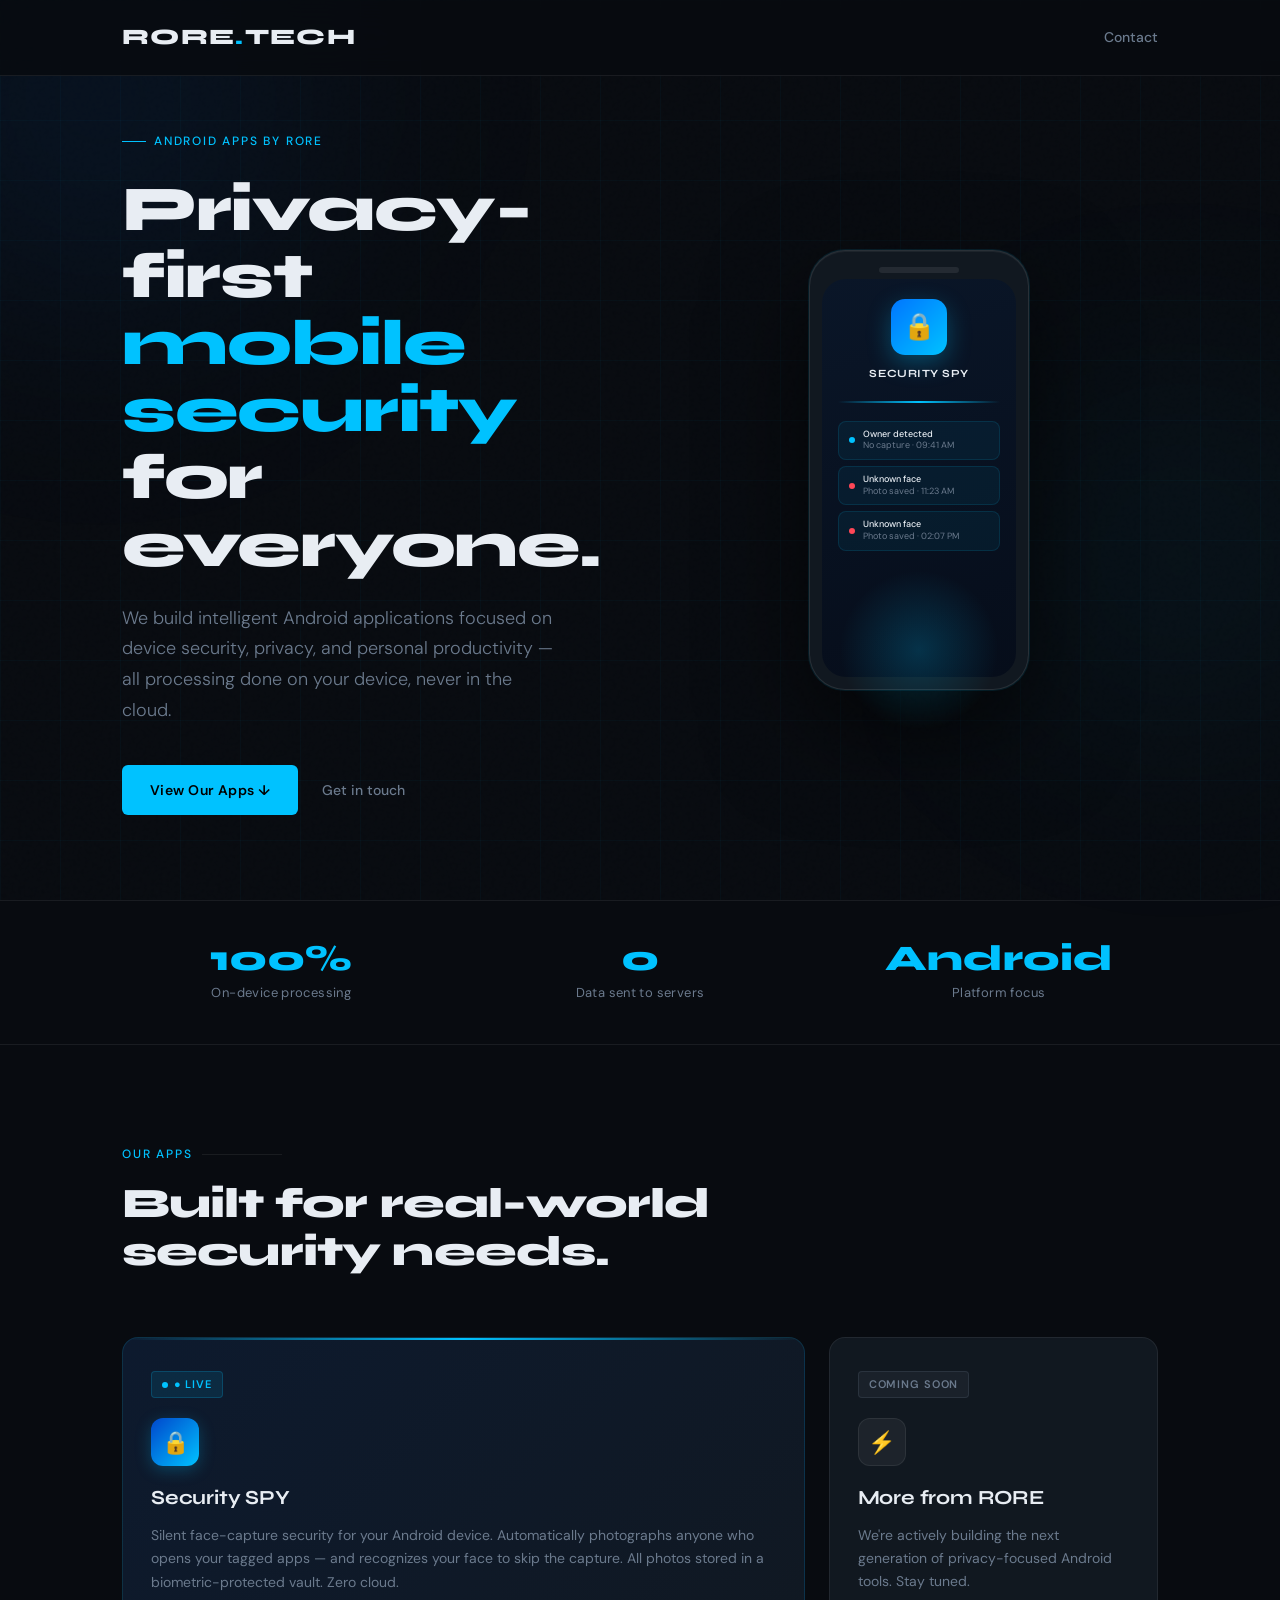
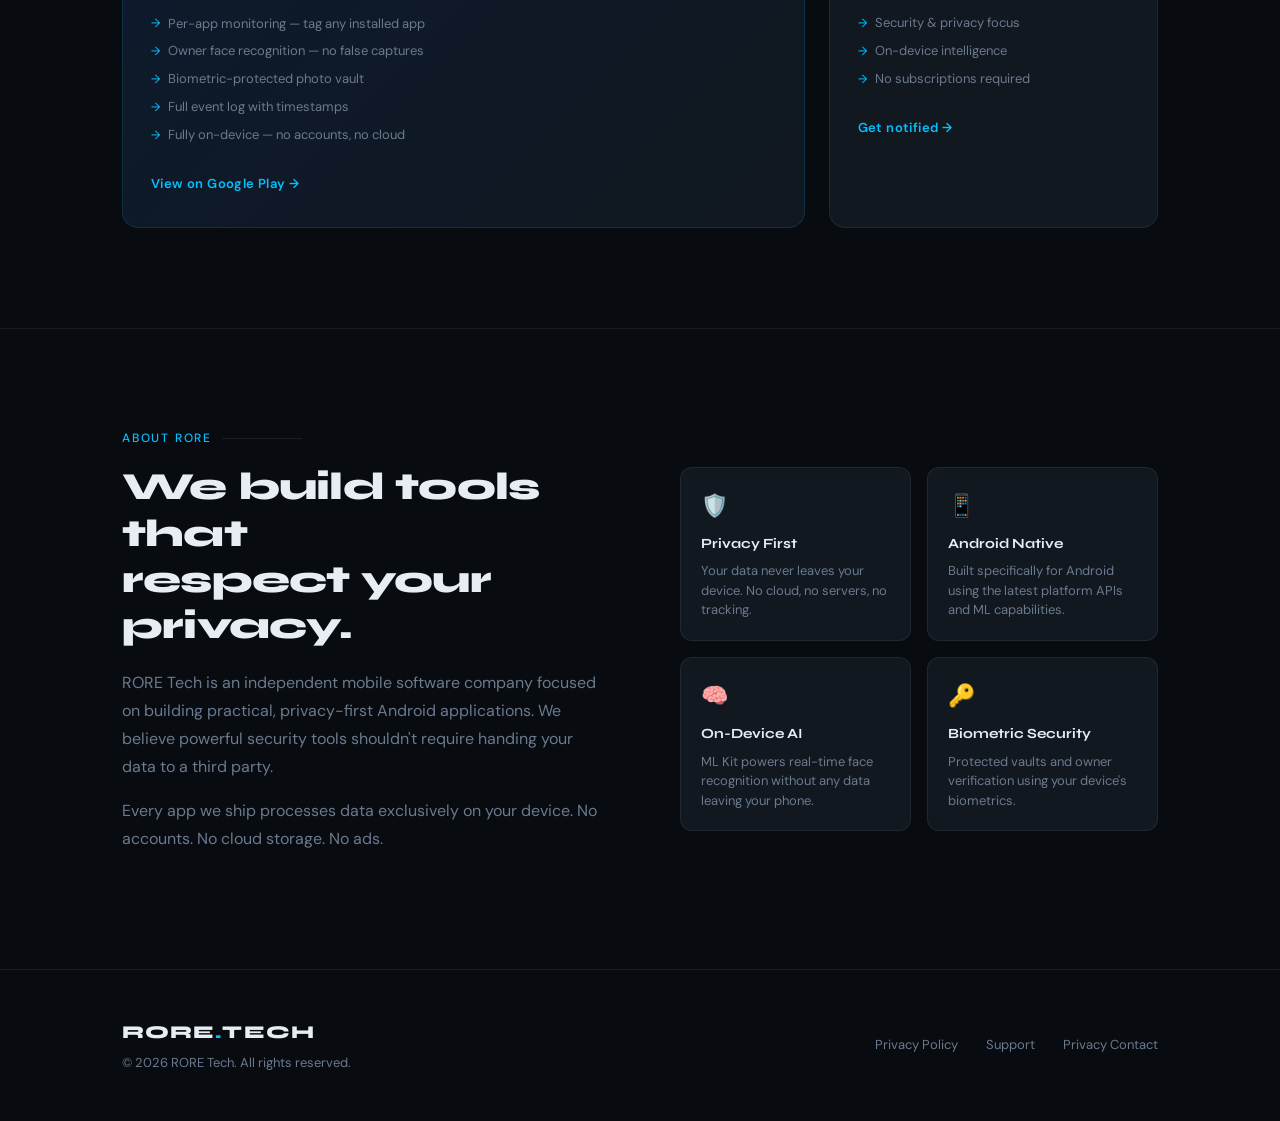
==== index.html @ 44d368b2 "Add files via upload" ====
<!DOCTYPE html>
<html lang="en">
<head>
  <meta charset="UTF-8">
  <meta name="viewport" content="width=device-width, initial-scale=1.0">
  <title>RORE Tech — Mobile Security & Productivity Apps</title>
  <meta name="description" content="RORE Tech builds intelligent mobile applications focused on security, privacy, and productivity. Made for Android.">
  <link rel="preconnect" href="https://fonts.googleapis.com">
  <link rel="preconnect" href="https://fonts.gstatic.com" crossorigin>
  <link href="https://fonts.googleapis.com/css2?family=Syne:wght@400;600;700;800&family=DM+Sans:ital,opsz,wght@0,9..40,300;0,9..40,400;0,9..40,500;1,9..40,300&display=swap" rel="stylesheet">
  <style>
    *, *::before, *::after { box-sizing: border-box; margin: 0; padding: 0; }

    :root {
      --bg:        #080B10;
      --bg2:       #0D1117;
      --surface:   #111820;
      --border:    rgba(255,255,255,0.07);
      --accent:    #00C2FF;
      --accent2:   #0076FF;
      --text:      #E8EDF3;
      --muted:     #6B7A8D;
      --card-glow: rgba(0,194,255,0.08);
    }

    html { scroll-behavior: smooth; }

    body {
      background: var(--bg);
      color: var(--text);
      font-family: 'DM Sans', sans-serif;
      font-size: 16px;
      line-height: 1.6;
      overflow-x: hidden;
    }

    /* ── NOISE OVERLAY ── */
    body::before {
      content: '';
      position: fixed; inset: 0;
      background-image: url("data:image/svg+xml,%3Csvg viewBox='0 0 256 256' xmlns='http://www.w3.org/2000/svg'%3E%3Cfilter id='noise'%3E%3CfeTurbulence type='fractalNoise' baseFrequency='0.9' numOctaves='4' stitchTiles='stitch'/%3E%3C/filter%3E%3Crect width='100%25' height='100%25' filter='url(%23noise)' opacity='0.04'/%3E%3C/svg%3E");
      pointer-events: none;
      z-index: 0;
      opacity: 0.4;
    }

    /* ── GRID BACKGROUND ── */
    .grid-bg {
      position: fixed; inset: 0;
      background-image:
        linear-gradient(rgba(0,194,255,0.03) 1px, transparent 1px),
        linear-gradient(90deg, rgba(0,194,255,0.03) 1px, transparent 1px);
      background-size: 60px 60px;
      pointer-events: none;
      z-index: 0;
    }

    /* ── GLOW ORBS ── */
    .orb {
      position: fixed;
      border-radius: 50%;
      filter: blur(120px);
      pointer-events: none;
      z-index: 0;
    }
    .orb-1 {
      width: 600px; height: 600px;
      background: radial-gradient(circle, rgba(0,118,255,0.12), transparent 70%);
      top: -200px; left: -200px;
    }
    .orb-2 {
      width: 500px; height: 500px;
      background: radial-gradient(circle, rgba(0,194,255,0.08), transparent 70%);
      bottom: 10%; right: -150px;
    }

    /* ── LAYOUT ── */
    .container {
      max-width: 1100px;
      margin: 0 auto;
      padding: 0 32px;
      position: relative;
      z-index: 1;
    }

    /* ── NAV ── */
    nav {
      position: fixed; top: 0; left: 0; right: 0;
      z-index: 100;
      padding: 20px 0;
      background: rgba(8,11,16,0.85);
      backdrop-filter: blur(20px);
      border-bottom: 1px solid var(--border);
    }
    nav .container {
      display: flex;
      align-items: center;
      justify-content: space-between;
    }
    .logo {
      font-family: 'Syne', sans-serif;
      font-weight: 800;
      font-size: 22px;
      letter-spacing: 0.06em;
      color: var(--text);
      text-decoration: none;
    }
    .logo span {
      color: var(--accent);
    }
    nav a.nav-link {
      font-size: 14px;
      font-weight: 500;
      color: var(--muted);
      text-decoration: none;
      transition: color 0.2s;
    }
    nav a.nav-link:hover { color: var(--text); }

    /* ── HERO ── */
    .hero {
      min-height: 100vh;
      display: flex;
      align-items: center;
      padding: 120px 0 80px;
    }
    .hero-inner {
      display: grid;
      grid-template-columns: 1fr 1fr;
      gap: 80px;
      align-items: center;
    }
    .hero-eyebrow {
      display: inline-flex;
      align-items: center;
      gap: 8px;
      font-size: 12px;
      font-weight: 500;
      letter-spacing: 0.15em;
      text-transform: uppercase;
      color: var(--accent);
      margin-bottom: 24px;
    }
    .hero-eyebrow::before {
      content: '';
      display: block;
      width: 24px; height: 1px;
      background: var(--accent);
    }
    h1 {
      font-family: 'Syne', sans-serif;
      font-weight: 800;
      font-size: clamp(42px, 5vw, 64px);
      line-height: 1.05;
      letter-spacing: -0.02em;
      margin-bottom: 24px;
    }
    h1 .line-accent { color: var(--accent); }
    .hero-sub {
      font-size: 18px;
      font-weight: 300;
      color: var(--muted);
      line-height: 1.7;
      max-width: 440px;
      margin-bottom: 40px;
    }
    .btn-primary {
      display: inline-flex;
      align-items: center;
      gap: 10px;
      background: var(--accent);
      color: #000;
      font-family: 'DM Sans', sans-serif;
      font-size: 14px;
      font-weight: 600;
      letter-spacing: 0.03em;
      padding: 14px 28px;
      border-radius: 6px;
      text-decoration: none;
      transition: all 0.2s;
    }
    .btn-primary:hover {
      background: #33CEFF;
      transform: translateY(-1px);
      box-shadow: 0 8px 32px rgba(0,194,255,0.25);
    }
    .btn-ghost {
      display: inline-flex;
      align-items: center;
      gap: 10px;
      color: var(--muted);
      font-size: 14px;
      font-weight: 500;
      text-decoration: none;
      margin-left: 20px;
      transition: color 0.2s;
    }
    .btn-ghost:hover { color: var(--text); }

    /* ── HERO VISUAL ── */
    .hero-visual {
      display: flex;
      justify-content: center;
      align-items: center;
      animation: float 6s ease-in-out infinite;
    }
    @keyframes float {
      0%, 100% { transform: translateY(0); }
      50% { transform: translateY(-16px); }
    }
    .phone-mockup {
      width: 220px;
      height: 440px;
      background: var(--surface);
      border-radius: 36px;
      border: 1.5px solid rgba(255,255,255,0.1);
      position: relative;
      box-shadow:
        0 0 0 1px rgba(0,194,255,0.1),
        0 40px 100px rgba(0,0,0,0.6),
        inset 0 1px 0 rgba(255,255,255,0.05);
      overflow: hidden;
    }
    .phone-mockup::before {
      content: '';
      position: absolute;
      top: 16px; left: 50%; transform: translateX(-50%);
      width: 80px; height: 6px;
      background: rgba(255,255,255,0.08);
      border-radius: 3px;
    }
    .phone-screen {
      position: absolute;
      inset: 28px 12px 12px;
      background: linear-gradient(160deg, #0a1628 0%, #060d1a 100%);
      border-radius: 24px;
      overflow: hidden;
      display: flex;
      flex-direction: column;
      align-items: center;
      padding: 20px 16px;
    }
    .phone-app-icon {
      width: 56px; height: 56px;
      background: linear-gradient(135deg, var(--accent2), var(--accent));
      border-radius: 14px;
      margin-bottom: 10px;
      display: flex;
      align-items: center;
      justify-content: center;
      font-size: 26px;
      box-shadow: 0 8px 24px rgba(0,194,255,0.3);
    }
    .phone-app-name {
      font-family: 'Syne', sans-serif;
      font-size: 11px;
      font-weight: 700;
      color: var(--text);
      letter-spacing: 0.05em;
      margin-bottom: 18px;
    }
    .phone-scan-line {
      width: 100%;
      height: 2px;
      background: linear-gradient(90deg, transparent, var(--accent), transparent);
      animation: scan 2.5s ease-in-out infinite;
    }
    @keyframes scan {
      0% { transform: translateY(0); opacity: 0; }
      20% { opacity: 1; }
      80% { opacity: 1; }
      100% { transform: translateY(120px); opacity: 0; }
    }
    .phone-log-items {
      width: 100%;
      margin-top: 18px;
      display: flex;
      flex-direction: column;
      gap: 6px;
    }
    .phone-log-item {
      background: rgba(0,194,255,0.06);
      border: 1px solid rgba(0,194,255,0.12);
      border-radius: 8px;
      padding: 7px 10px;
      display: flex;
      align-items: center;
      gap: 8px;
    }
    .log-dot {
      width: 6px; height: 6px;
      border-radius: 50%;
      background: var(--accent);
      flex-shrink: 0;
    }
    .log-dot.red { background: #FF4757; }
    .log-text {
      font-size: 9px;
      color: var(--muted);
      line-height: 1.3;
    }
    .log-text strong { color: var(--text); font-weight: 500; }
    .phone-glow {
      position: absolute;
      bottom: -40px; left: 50%; transform: translateX(-50%);
      width: 160px; height: 160px;
      background: radial-gradient(circle, rgba(0,194,255,0.2), transparent 70%);
      border-radius: 50%;
      pointer-events: none;
    }

    /* ── STATS ── */
    .stats-bar {
      border-top: 1px solid var(--border);
      border-bottom: 1px solid var(--border);
      padding: 40px 0;
      margin: 0;
    }
    .stats-bar .container {
      display: grid;
      grid-template-columns: repeat(3, 1fr);
      gap: 40px;
      text-align: center;
    }
    .stat-num {
      font-family: 'Syne', sans-serif;
      font-size: 36px;
      font-weight: 800;
      color: var(--accent);
      line-height: 1;
      margin-bottom: 6px;
    }
    .stat-label {
      font-size: 13px;
      color: var(--muted);
      font-weight: 400;
      letter-spacing: 0.03em;
    }

    /* ── PRODUCTS ── */
    .section {
      padding: 100px 0;
    }
    .section-label {
      font-size: 12px;
      font-weight: 500;
      letter-spacing: 0.15em;
      text-transform: uppercase;
      color: var(--accent);
      margin-bottom: 16px;
      display: flex;
      align-items: center;
      gap: 10px;
    }
    .section-label::after {
      content: '';
      flex: 1;
      height: 1px;
      background: var(--border);
      max-width: 80px;
    }
    .section-title {
      font-family: 'Syne', sans-serif;
      font-weight: 800;
      font-size: clamp(28px, 3.5vw, 42px);
      letter-spacing: -0.02em;
      margin-bottom: 60px;
      line-height: 1.15;
    }

    .products-grid {
      display: grid;
      grid-template-columns: repeat(3, 1fr);
      gap: 24px;
    }

    .product-card {
      background: var(--surface);
      border: 1px solid var(--border);
      border-radius: 16px;
      padding: 32px 28px;
      position: relative;
      overflow: hidden;
      transition: all 0.3s;
    }
    .product-card:hover {
      border-color: rgba(0,194,255,0.2);
      transform: translateY(-4px);
      box-shadow: 0 20px 60px rgba(0,0,0,0.4), 0 0 0 1px rgba(0,194,255,0.1);
    }
    .product-card.featured {
      grid-column: span 2;
      background: linear-gradient(135deg, #0D1A2E 0%, var(--surface) 100%);
      border-color: rgba(0,194,255,0.15);
    }
    .product-card::before {
      content: '';
      position: absolute;
      top: 0; left: 0; right: 0;
      height: 2px;
      background: linear-gradient(90deg, transparent, var(--accent), transparent);
      opacity: 0;
      transition: opacity 0.3s;
    }
    .product-card:hover::before { opacity: 1; }
    .product-card.featured::before { opacity: 1; }

    .product-badge {
      display: inline-flex;
      align-items: center;
      gap: 6px;
      font-size: 11px;
      font-weight: 600;
      letter-spacing: 0.08em;
      text-transform: uppercase;
      padding: 4px 10px;
      border-radius: 4px;
      margin-bottom: 20px;
    }
    .badge-live {
      background: rgba(0,194,255,0.1);
      color: var(--accent);
      border: 1px solid rgba(0,194,255,0.2);
    }
    .badge-live::before {
      content: '';
      width: 6px; height: 6px;
      background: var(--accent);
      border-radius: 50%;
      animation: pulse 2s infinite;
    }
    @keyframes pulse {
      0%, 100% { opacity: 1; transform: scale(1); }
      50% { opacity: 0.5; transform: scale(0.8); }
    }
    .badge-soon {
      background: rgba(107,122,141,0.1);
      color: var(--muted);
      border: 1px solid rgba(107,122,141,0.2);
    }

    .product-icon {
      width: 48px; height: 48px;
      border-radius: 12px;
      display: flex;
      align-items: center;
      justify-content: center;
      font-size: 22px;
      margin-bottom: 16px;
    }
    .icon-blue { background: linear-gradient(135deg, #0047CC, #00C2FF); box-shadow: 0 4px 16px rgba(0,194,255,0.25); }
    .icon-muted { background: rgba(255,255,255,0.05); border: 1px solid var(--border); }

    .product-name {
      font-family: 'Syne', sans-serif;
      font-weight: 700;
      font-size: 20px;
      letter-spacing: -0.01em;
      margin-bottom: 10px;
    }
    .product-desc {
      font-size: 14px;
      color: var(--muted);
      line-height: 1.65;
      margin-bottom: 20px;
    }
    .product-features {
      list-style: none;
      display: flex;
      flex-direction: column;
      gap: 7px;
      margin-bottom: 24px;
    }
    .product-features li {
      font-size: 13px;
      color: var(--muted);
      display: flex;
      align-items: center;
      gap: 8px;
    }
    .product-features li::before {
      content: '→';
      color: var(--accent);
      font-size: 12px;
      flex-shrink: 0;
    }
    .product-link {
      font-size: 13px;
      font-weight: 600;
      color: var(--accent);
      text-decoration: none;
      letter-spacing: 0.03em;
      display: inline-flex;
      align-items: center;
      gap: 6px;
      transition: gap 0.2s;
    }
    .product-link:hover { gap: 10px; }

    /* ── ABOUT ── */
    .about-section {
      padding: 100px 0;
      border-top: 1px solid var(--border);
    }
    .about-grid {
      display: grid;
      grid-template-columns: 1fr 1fr;
      gap: 80px;
      align-items: center;
    }
    .about-text h2 {
      font-family: 'Syne', sans-serif;
      font-weight: 800;
      font-size: clamp(28px, 3vw, 40px);
      letter-spacing: -0.02em;
      margin-bottom: 20px;
      line-height: 1.2;
    }
    .about-text p {
      font-size: 16px;
      color: var(--muted);
      line-height: 1.75;
      margin-bottom: 16px;
    }
    .pillars {
      display: grid;
      grid-template-columns: 1fr 1fr;
      gap: 16px;
    }
    .pillar {
      background: var(--surface);
      border: 1px solid var(--border);
      border-radius: 12px;
      padding: 20px;
      transition: border-color 0.2s;
    }
    .pillar:hover { border-color: rgba(0,194,255,0.2); }
    .pillar-icon { font-size: 22px; margin-bottom: 10px; }
    .pillar-title {
      font-family: 'Syne', sans-serif;
      font-weight: 700;
      font-size: 14px;
      margin-bottom: 6px;
    }
    .pillar-text { font-size: 13px; color: var(--muted); line-height: 1.5; }

    /* ── FOOTER ── */
    footer {
      border-top: 1px solid var(--border);
      padding: 48px 0;
    }
    footer .container {
      display: flex;
      align-items: center;
      justify-content: space-between;
      flex-wrap: wrap;
      gap: 16px;
    }
    .footer-left .logo { font-size: 18px; }
    .footer-copy {
      font-size: 13px;
      color: var(--muted);
      margin-top: 6px;
    }
    .footer-links {
      display: flex;
      gap: 28px;
    }
    .footer-links a {
      font-size: 13px;
      color: var(--muted);
      text-decoration: none;
      transition: color 0.2s;
    }
    .footer-links a:hover { color: var(--text); }

    /* ── ANIMATIONS ── */
    .fade-up {
      opacity: 0;
      transform: translateY(24px);
      animation: fadeUp 0.7s ease forwards;
    }
    @keyframes fadeUp {
      to { opacity: 1; transform: translateY(0); }
    }
    .delay-1 { animation-delay: 0.1s; }
    .delay-2 { animation-delay: 0.2s; }
    .delay-3 { animation-delay: 0.35s; }
    .delay-4 { animation-delay: 0.5s; }

    /* ── RESPONSIVE ── */
    @media (max-width: 768px) {
      .hero-inner, .about-grid { grid-template-columns: 1fr; gap: 40px; }
      .hero-visual { display: none; }
      .products-grid { grid-template-columns: 1fr; }
      .product-card.featured { grid-column: span 1; }
      .stats-bar .container { grid-template-columns: 1fr; gap: 24px; }
      .pillars { grid-template-columns: 1fr; }
      footer .container { flex-direction: column; align-items: flex-start; }
    }
  </style>
</head>
<body>

<div class="grid-bg"></div>
<div class="orb orb-1"></div>
<div class="orb orb-2"></div>

<!-- NAV -->
<nav>
  <div class="container">
    <a href="/" class="logo">RORE<span>.</span>TECH</a>
    <a href="mailto:support@roretech.com" class="nav-link">Contact</a>
  </div>
</nav>

<!-- HERO -->
<section class="hero">
  <div class="container">
    <div class="hero-inner">
      <div>
        <div class="hero-eyebrow fade-up">Android Apps by RORE</div>
        <h1 class="fade-up delay-1">
          Privacy-first<br>
          <span class="line-accent">mobile security</span><br>
          for everyone.
        </h1>
        <p class="hero-sub fade-up delay-2">
          We build intelligent Android applications focused on device security, privacy, and personal productivity — all processing done on your device, never in the cloud.
        </p>
        <div class="fade-up delay-3">
          <a href="#products" class="btn-primary">View Our Apps ↓</a>
          <a href="mailto:support@roretech.com" class="btn-ghost">Get in touch</a>
        </div>
      </div>
      <div class="hero-visual fade-up delay-4">
        <div style="position:relative;">
          <div class="phone-mockup">
            <div class="phone-screen">
              <div class="phone-app-icon">🔒</div>
              <div class="phone-app-name">SECURITY SPY</div>
              <div class="phone-scan-line"></div>
              <div class="phone-log-items">
                <div class="phone-log-item">
                  <div class="log-dot"></div>
                  <div class="log-text"><strong>Owner detected</strong><br>No capture · 09:41 AM</div>
                </div>
                <div class="phone-log-item">
                  <div class="log-dot red"></div>
                  <div class="log-text"><strong>Unknown face</strong><br>Photo saved · 11:23 AM</div>
                </div>
                <div class="phone-log-item">
                  <div class="log-dot red"></div>
                  <div class="log-text"><strong>Unknown face</strong><br>Photo saved · 02:07 PM</div>
                </div>
              </div>
            </div>
          </div>
          <div class="phone-glow"></div>
        </div>
      </div>
    </div>
  </div>
</section>

<!-- STATS -->
<div class="stats-bar">
  <div class="container">
    <div>
      <div class="stat-num">100%</div>
      <div class="stat-label">On-device processing</div>
    </div>
    <div>
      <div class="stat-num">0</div>
      <div class="stat-label">Data sent to servers</div>
    </div>
    <div>
      <div class="stat-num">Android</div>
      <div class="stat-label">Platform focus</div>
    </div>
  </div>
</div>

<!-- PRODUCTS -->
<section class="section" id="products">
  <div class="container">
    <div class="section-label">Our Apps</div>
    <h2 class="section-title">Built for real-world<br>security needs.</h2>

    <div class="products-grid">
      <!-- Security SPY — featured -->
      <div class="product-card featured">
        <div class="product-badge badge-live">● Live</div>
        <div class="product-icon icon-blue">🔒</div>
        <div class="product-name">Security SPY</div>
        <p class="product-desc">
          Silent face-capture security for your Android device. Automatically photographs anyone who opens your tagged apps — and recognizes your face to skip the capture. All photos stored in a biometric-protected vault. Zero cloud.
        </p>
        <ul class="product-features">
          <li>Per-app monitoring — tag any installed app</li>
          <li>Owner face recognition — no false captures</li>
          <li>Biometric-protected photo vault</li>
          <li>Full event log with timestamps</li>
          <li>Fully on-device — no accounts, no cloud</li>
        </ul>
        <a href="https://play.google.com/store/apps/details?id=com.rore.securityspy" class="product-link">
          View on Google Play →
        </a>
      </div>

      <!-- Coming soon cards -->
      <div class="product-card">
        <div class="product-badge badge-soon">Coming Soon</div>
        <div class="product-icon icon-muted">⚡</div>
        <div class="product-name">More from RORE</div>
        <p class="product-desc">
          We're actively building the next generation of privacy-focused Android tools. Stay tuned.
        </p>
        <ul class="product-features">
          <li>Security & privacy focus</li>
          <li>On-device intelligence</li>
          <li>No subscriptions required</li>
        </ul>
        <a href="mailto:support@roretech.com" class="product-link">
          Get notified →
        </a>
      </div>
    </div>
  </div>
</section>

<!-- ABOUT -->
<section class="about-section">
  <div class="container">
    <div class="about-grid">
      <div class="about-text">
        <div class="section-label">About RORE</div>
        <h2>We build tools that<br>respect your privacy.</h2>
        <p>
          RORE Tech is an independent mobile software company focused on building practical, privacy-first Android applications. We believe powerful security tools shouldn't require handing your data to a third party.
        </p>
        <p>
          Every app we ship processes data exclusively on your device. No accounts. No cloud storage. No ads.
        </p>
      </div>
      <div class="pillars">
        <div class="pillar">
          <div class="pillar-icon">🛡️</div>
          <div class="pillar-title">Privacy First</div>
          <p class="pillar-text">Your data never leaves your device. No cloud, no servers, no tracking.</p>
        </div>
        <div class="pillar">
          <div class="pillar-icon">📱</div>
          <div class="pillar-title">Android Native</div>
          <p class="pillar-text">Built specifically for Android using the latest platform APIs and ML capabilities.</p>
        </div>
        <div class="pillar">
          <div class="pillar-icon">🧠</div>
          <div class="pillar-title">On-Device AI</div>
          <p class="pillar-text">ML Kit powers real-time face recognition without any data leaving your phone.</p>
        </div>
        <div class="pillar">
          <div class="pillar-icon">🔑</div>
          <div class="pillar-title">Biometric Security</div>
          <p class="pillar-text">Protected vaults and owner verification using your device's biometrics.</p>
        </div>
      </div>
    </div>
  </div>
</section>

<!-- FOOTER -->
<footer>
  <div class="container">
    <div class="footer-left">
      <a href="/" class="logo">RORE<span>.</span>TECH</a>
      <p class="footer-copy">© 2026 RORE Tech. All rights reserved.</p>
    </div>
    <div class="footer-links">
      <a href="/privacy.html">Privacy Policy</a>
      <a href="mailto:support@roretech.com">Support</a>
      <a href="mailto:privacy@roretech.com">Privacy Contact</a>
    </div>
  </div>
</footer>

</body>
</html>
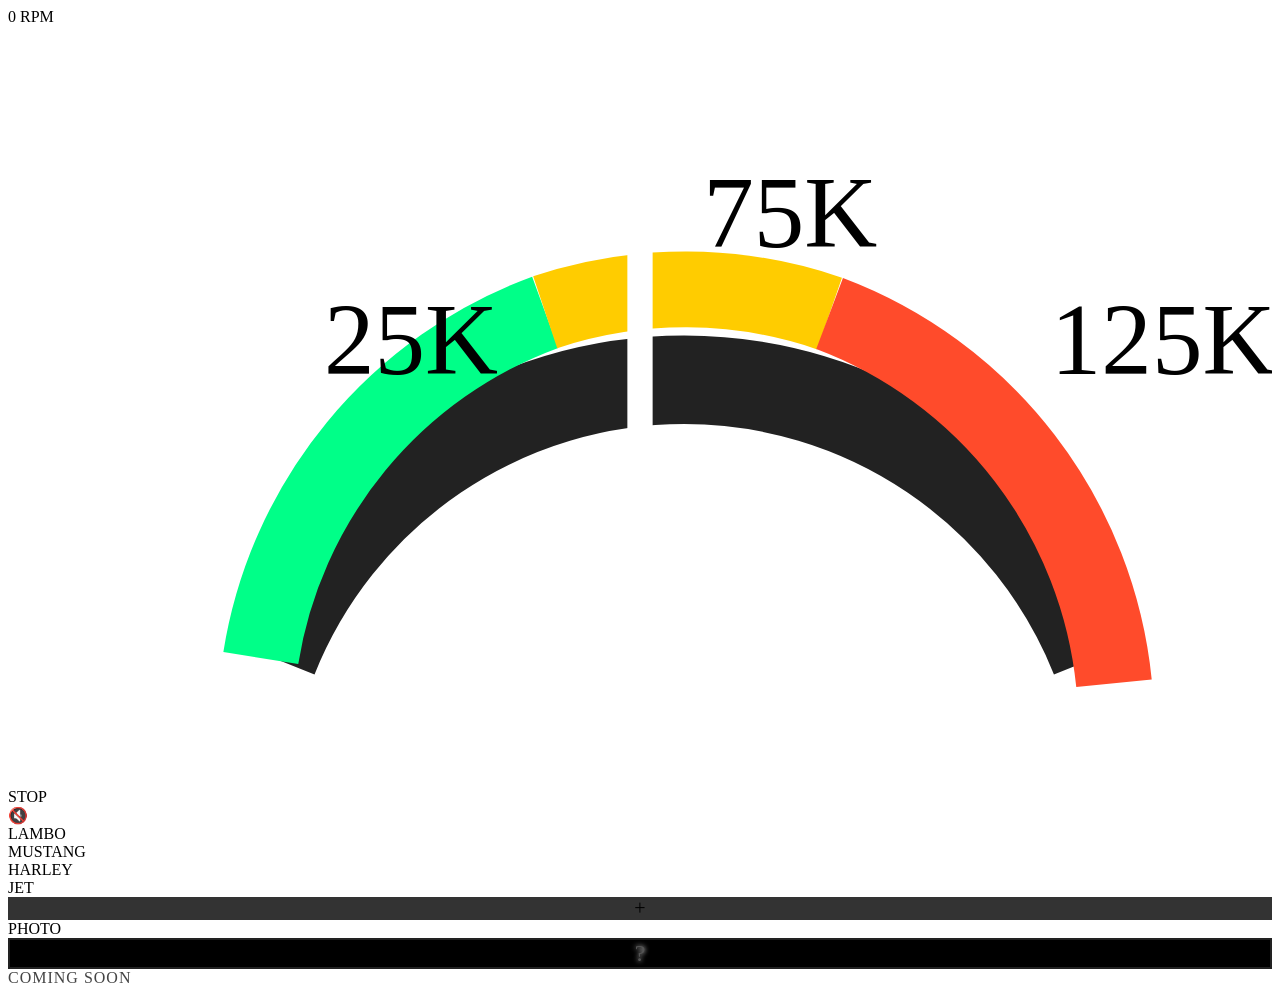
==== commit c6bd1a25: "Fix manifest and SW paths for vibespinner subfolder" ====
--- a/index.html
+++ b/index.html
@@ -1,788 +1,91 @@
 <!DOCTYPE html>
 <html lang="en">
+
+<link rel="manifest" href="/games/vibespinner/manifest.json">
+<script>
+  if ('serviceWorker' in navigator) {
+    window.addEventListener('load', () => {
+      navigator.serviceWorker.register('/games/vibespinner/service-worker.js')
+        .then(reg => console.log('SW registered:', reg.scope))
+        .catch(err => console.log('SW failed:', err));
+    });
+  }
+</script>
+
 <head>
-  <meta charset="UTF-8">
-  <meta name="viewport" content="width=device-width, initial-scale=1.0">
-  <title>RORE Tech — Mobile Security & Productivity Apps</title>
-  <meta name="description" content="RORE Tech builds intelligent mobile applications focused on security, privacy, and productivity. Made for Android.">
-  <link rel="preconnect" href="https://fonts.googleapis.com">
-  <link rel="preconnect" href="https://fonts.gstatic.com" crossorigin>
-  <link href="https://fonts.googleapis.com/css2?family=Syne:wght@400;600;700;800&family=DM+Sans:ital,opsz,wght@0,9..40,300;0,9..40,400;0,9..40,500;1,9..40,300&display=swap" rel="stylesheet">
-  <style>
-    *, *::before, *::after { box-sizing: border-box; margin: 0; padding: 0; }
-
-    :root {
-      --bg:        #080B10;
-      --bg2:       #0D1117;
-      --surface:   #111820;
-      --border:    rgba(255,255,255,0.07);
-      --accent:    #00C2FF;
-      --accent2:   #0076FF;
-      --text:      #E8EDF3;
-      --muted:     #6B7A8D;
-      --card-glow: rgba(0,194,255,0.08);
-    }
-
-    html { scroll-behavior: smooth; }
-
-    body {
-      background: var(--bg);
-      color: var(--text);
-      font-family: 'DM Sans', sans-serif;
-      font-size: 16px;
-      line-height: 1.6;
-      overflow-x: hidden;
-    }
-
-    /* ── NOISE OVERLAY ── */
-    body::before {
-      content: '';
-      position: fixed; inset: 0;
-      background-image: url("data:image/svg+xml,%3Csvg viewBox='0 0 256 256' xmlns='http://www.w3.org/2000/svg'%3E%3Cfilter id='noise'%3E%3CfeTurbulence type='fractalNoise' baseFrequency='0.9' numOctaves='4' stitchTiles='stitch'/%3E%3C/filter%3E%3Crect width='100%25' height='100%25' filter='url(%23noise)' opacity='0.04'/%3E%3C/svg%3E");
-      pointer-events: none;
-      z-index: 0;
-      opacity: 0.4;
-    }
-
-    /* ── GRID BACKGROUND ── */
-    .grid-bg {
-      position: fixed; inset: 0;
-      background-image:
-        linear-gradient(rgba(0,194,255,0.03) 1px, transparent 1px),
-        linear-gradient(90deg, rgba(0,194,255,0.03) 1px, transparent 1px);
-      background-size: 60px 60px;
-      pointer-events: none;
-      z-index: 0;
-    }
-
-    /* ── GLOW ORBS ── */
-    .orb {
-      position: fixed;
-      border-radius: 50%;
-      filter: blur(120px);
-      pointer-events: none;
-      z-index: 0;
-    }
-    .orb-1 {
-      width: 600px; height: 600px;
-      background: radial-gradient(circle, rgba(0,118,255,0.12), transparent 70%);
-      top: -200px; left: -200px;
-    }
-    .orb-2 {
-      width: 500px; height: 500px;
-      background: radial-gradient(circle, rgba(0,194,255,0.08), transparent 70%);
-      bottom: 10%; right: -150px;
-    }
-
-    /* ── LAYOUT ── */
-    .container {
-      max-width: 1100px;
-      margin: 0 auto;
-      padding: 0 32px;
-      position: relative;
-      z-index: 1;
-    }
-
-    /* ── NAV ── */
-    nav {
-      position: fixed; top: 0; left: 0; right: 0;
-      z-index: 100;
-      padding: 20px 0;
-      background: rgba(8,11,16,0.85);
-      backdrop-filter: blur(20px);
-      border-bottom: 1px solid var(--border);
-    }
-    nav .container {
-      display: flex;
-      align-items: center;
-      justify-content: space-between;
-    }
-    .logo {
-      font-family: 'Syne', sans-serif;
-      font-weight: 800;
-      font-size: 22px;
-      letter-spacing: 0.06em;
-      color: var(--text);
-      text-decoration: none;
-    }
-    .logo span {
-      color: var(--accent);
-    }
-    nav a.nav-link {
-      font-size: 14px;
-      font-weight: 500;
-      color: var(--muted);
-      text-decoration: none;
-      transition: color 0.2s;
-    }
-    nav a.nav-link:hover { color: var(--text); }
-
-    /* ── HERO ── */
-    .hero {
-      min-height: 100vh;
-      display: flex;
-      align-items: center;
-      padding: 120px 0 80px;
-    }
-    .hero-inner {
-      display: grid;
-      grid-template-columns: 1fr 1fr;
-      gap: 80px;
-      align-items: center;
-    }
-    .hero-eyebrow {
-      display: inline-flex;
-      align-items: center;
-      gap: 8px;
-      font-size: 12px;
-      font-weight: 500;
-      letter-spacing: 0.15em;
-      text-transform: uppercase;
-      color: var(--accent);
-      margin-bottom: 24px;
-    }
-    .hero-eyebrow::before {
-      content: '';
-      display: block;
-      width: 24px; height: 1px;
-      background: var(--accent);
-    }
-    h1 {
-      font-family: 'Syne', sans-serif;
-      font-weight: 800;
-      font-size: clamp(42px, 5vw, 64px);
-      line-height: 1.05;
-      letter-spacing: -0.02em;
-      margin-bottom: 24px;
-    }
-    h1 .line-accent { color: var(--accent); }
-    .hero-sub {
-      font-size: 18px;
-      font-weight: 300;
-      color: var(--muted);
-      line-height: 1.7;
-      max-width: 440px;
-      margin-bottom: 40px;
-    }
-    .btn-primary {
-      display: inline-flex;
-      align-items: center;
-      gap: 10px;
-      background: var(--accent);
-      color: #000;
-      font-family: 'DM Sans', sans-serif;
-      font-size: 14px;
-      font-weight: 600;
-      letter-spacing: 0.03em;
-      padding: 14px 28px;
-      border-radius: 6px;
-      text-decoration: none;
-      transition: all 0.2s;
-    }
-    .btn-primary:hover {
-      background: #33CEFF;
-      transform: translateY(-1px);
-      box-shadow: 0 8px 32px rgba(0,194,255,0.25);
-    }
-    .btn-ghost {
-      display: inline-flex;
-      align-items: center;
-      gap: 10px;
-      color: var(--muted);
-      font-size: 14px;
-      font-weight: 500;
-      text-decoration: none;
-      margin-left: 20px;
-      transition: color 0.2s;
-    }
-    .btn-ghost:hover { color: var(--text); }
-
-    /* ── HERO VISUAL ── */
-    .hero-visual {
-      display: flex;
-      justify-content: center;
-      align-items: center;
-      animation: float 6s ease-in-out infinite;
-    }
-    @keyframes float {
-      0%, 100% { transform: translateY(0); }
-      50% { transform: translateY(-16px); }
-    }
-    .phone-mockup {
-      width: 220px;
-      height: 440px;
-      background: var(--surface);
-      border-radius: 36px;
-      border: 1.5px solid rgba(255,255,255,0.1);
-      position: relative;
-      box-shadow:
-        0 0 0 1px rgba(0,194,255,0.1),
-        0 40px 100px rgba(0,0,0,0.6),
-        inset 0 1px 0 rgba(255,255,255,0.05);
-      overflow: hidden;
-    }
-    .phone-mockup::before {
-      content: '';
-      position: absolute;
-      top: 16px; left: 50%; transform: translateX(-50%);
-      width: 80px; height: 6px;
-      background: rgba(255,255,255,0.08);
-      border-radius: 3px;
-    }
-    .phone-screen {
-      position: absolute;
-      inset: 28px 12px 12px;
-      background: linear-gradient(160deg, #0a1628 0%, #060d1a 100%);
-      border-radius: 24px;
-      overflow: hidden;
-      display: flex;
-      flex-direction: column;
-      align-items: center;
-      padding: 20px 16px;
-    }
-    .phone-app-icon {
-      width: 56px; height: 56px;
-      background: linear-gradient(135deg, var(--accent2), var(--accent));
-      border-radius: 14px;
-      margin-bottom: 10px;
-      display: flex;
-      align-items: center;
-      justify-content: center;
-      font-size: 26px;
-      box-shadow: 0 8px 24px rgba(0,194,255,0.3);
-    }
-    .phone-app-name {
-      font-family: 'Syne', sans-serif;
-      font-size: 11px;
-      font-weight: 700;
-      color: var(--text);
-      letter-spacing: 0.05em;
-      margin-bottom: 18px;
-    }
-    .phone-scan-line {
-      width: 100%;
-      height: 2px;
-      background: linear-gradient(90deg, transparent, var(--accent), transparent);
-      animation: scan 2.5s ease-in-out infinite;
-    }
-    @keyframes scan {
-      0% { transform: translateY(0); opacity: 0; }
-      20% { opacity: 1; }
-      80% { opacity: 1; }
-      100% { transform: translateY(120px); opacity: 0; }
-    }
-    .phone-log-items {
-      width: 100%;
-      margin-top: 18px;
-      display: flex;
-      flex-direction: column;
-      gap: 6px;
-    }
-    .phone-log-item {
-      background: rgba(0,194,255,0.06);
-      border: 1px solid rgba(0,194,255,0.12);
-      border-radius: 8px;
-      padding: 7px 10px;
-      display: flex;
-      align-items: center;
-      gap: 8px;
-    }
-    .log-dot {
-      width: 6px; height: 6px;
-      border-radius: 50%;
-      background: var(--accent);
-      flex-shrink: 0;
-    }
-    .log-dot.red { background: #FF4757; }
-    .log-text {
-      font-size: 9px;
-      color: var(--muted);
-      line-height: 1.3;
-    }
-    .log-text strong { color: var(--text); font-weight: 500; }
-    .phone-glow {
-      position: absolute;
-      bottom: -40px; left: 50%; transform: translateX(-50%);
-      width: 160px; height: 160px;
-      background: radial-gradient(circle, rgba(0,194,255,0.2), transparent 70%);
-      border-radius: 50%;
-      pointer-events: none;
-    }
-
-    /* ── STATS ── */
-    .stats-bar {
-      border-top: 1px solid var(--border);
-      border-bottom: 1px solid var(--border);
-      padding: 40px 0;
-      margin: 0;
-    }
-    .stats-bar .container {
-      display: grid;
-      grid-template-columns: repeat(3, 1fr);
-      gap: 40px;
-      text-align: center;
-    }
-    .stat-num {
-      font-family: 'Syne', sans-serif;
-      font-size: 36px;
-      font-weight: 800;
-      color: var(--accent);
-      line-height: 1;
-      margin-bottom: 6px;
-    }
-    .stat-label {
-      font-size: 13px;
-      color: var(--muted);
-      font-weight: 400;
-      letter-spacing: 0.03em;
-    }
-
-    /* ── PRODUCTS ── */
-    .section {
-      padding: 100px 0;
-    }
-    .section-label {
-      font-size: 12px;
-      font-weight: 500;
-      letter-spacing: 0.15em;
-      text-transform: uppercase;
-      color: var(--accent);
-      margin-bottom: 16px;
-      display: flex;
-      align-items: center;
-      gap: 10px;
-    }
-    .section-label::after {
-      content: '';
-      flex: 1;
-      height: 1px;
-      background: var(--border);
-      max-width: 80px;
-    }
-    .section-title {
-      font-family: 'Syne', sans-serif;
-      font-weight: 800;
-      font-size: clamp(28px, 3.5vw, 42px);
-      letter-spacing: -0.02em;
-      margin-bottom: 60px;
-      line-height: 1.15;
-    }
-
-    .products-grid {
-      display: grid;
-      grid-template-columns: repeat(3, 1fr);
-      gap: 24px;
-    }
-
-    .product-card {
-      background: var(--surface);
-      border: 1px solid var(--border);
-      border-radius: 16px;
-      padding: 32px 28px;
-      position: relative;
-      overflow: hidden;
-      transition: all 0.3s;
-    }
-    .product-card:hover {
-      border-color: rgba(0,194,255,0.2);
-      transform: translateY(-4px);
-      box-shadow: 0 20px 60px rgba(0,0,0,0.4), 0 0 0 1px rgba(0,194,255,0.1);
-    }
-    .product-card.featured {
-      grid-column: span 2;
-      background: linear-gradient(135deg, #0D1A2E 0%, var(--surface) 100%);
-      border-color: rgba(0,194,255,0.15);
-    }
-    .product-card::before {
-      content: '';
-      position: absolute;
-      top: 0; left: 0; right: 0;
-      height: 2px;
-      background: linear-gradient(90deg, transparent, var(--accent), transparent);
-      opacity: 0;
-      transition: opacity 0.3s;
-    }
-    .product-card:hover::before { opacity: 1; }
-    .product-card.featured::before { opacity: 1; }
-
-    .product-badge {
-      display: inline-flex;
-      align-items: center;
-      gap: 6px;
-      font-size: 11px;
-      font-weight: 600;
-      letter-spacing: 0.08em;
-      text-transform: uppercase;
-      padding: 4px 10px;
-      border-radius: 4px;
-      margin-bottom: 20px;
-    }
-    .badge-live {
-      background: rgba(0,194,255,0.1);
-      color: var(--accent);
-      border: 1px solid rgba(0,194,255,0.2);
-    }
-    .badge-live::before {
-      content: '';
-      width: 6px; height: 6px;
-      background: var(--accent);
-      border-radius: 50%;
-      animation: pulse 2s infinite;
-    }
-    @keyframes pulse {
-      0%, 100% { opacity: 1; transform: scale(1); }
-      50% { opacity: 0.5; transform: scale(0.8); }
-    }
-    .badge-soon {
-      background: rgba(107,122,141,0.1);
-      color: var(--muted);
-      border: 1px solid rgba(107,122,141,0.2);
-    }
-
-    .product-icon {
-      width: 48px; height: 48px;
-      border-radius: 12px;
-      display: flex;
-      align-items: center;
-      justify-content: center;
-      font-size: 22px;
-      margin-bottom: 16px;
-    }
-    .icon-blue { background: linear-gradient(135deg, #0047CC, #00C2FF); box-shadow: 0 4px 16px rgba(0,194,255,0.25); }
-    .icon-muted { background: rgba(255,255,255,0.05); border: 1px solid var(--border); }
-
-    .product-name {
-      font-family: 'Syne', sans-serif;
-      font-weight: 700;
-      font-size: 20px;
-      letter-spacing: -0.01em;
-      margin-bottom: 10px;
-    }
-    .product-desc {
-      font-size: 14px;
-      color: var(--muted);
-      line-height: 1.65;
-      margin-bottom: 20px;
-    }
-    .product-features {
-      list-style: none;
-      display: flex;
-      flex-direction: column;
-      gap: 7px;
-      margin-bottom: 24px;
-    }
-    .product-features li {
-      font-size: 13px;
-      color: var(--muted);
-      display: flex;
-      align-items: center;
-      gap: 8px;
-    }
-    .product-features li::before {
-      content: '→';
-      color: var(--accent);
-      font-size: 12px;
-      flex-shrink: 0;
-    }
-    .product-link {
-      font-size: 13px;
-      font-weight: 600;
-      color: var(--accent);
-      text-decoration: none;
-      letter-spacing: 0.03em;
-      display: inline-flex;
-      align-items: center;
-      gap: 6px;
-      transition: gap 0.2s;
-    }
-    .product-link:hover { gap: 10px; }
-
-    /* ── ABOUT ── */
-    .about-section {
-      padding: 100px 0;
-      border-top: 1px solid var(--border);
-    }
-    .about-grid {
-      display: grid;
-      grid-template-columns: 1fr 1fr;
-      gap: 80px;
-      align-items: center;
-    }
-    .about-text h2 {
-      font-family: 'Syne', sans-serif;
-      font-weight: 800;
-      font-size: clamp(28px, 3vw, 40px);
-      letter-spacing: -0.02em;
-      margin-bottom: 20px;
-      line-height: 1.2;
-    }
-    .about-text p {
-      font-size: 16px;
-      color: var(--muted);
-      line-height: 1.75;
-      margin-bottom: 16px;
-    }
-    .pillars {
-      display: grid;
-      grid-template-columns: 1fr 1fr;
-      gap: 16px;
-    }
-    .pillar {
-      background: var(--surface);
-      border: 1px solid var(--border);
-      border-radius: 12px;
-      padding: 20px;
-      transition: border-color 0.2s;
-    }
-    .pillar:hover { border-color: rgba(0,194,255,0.2); }
-    .pillar-icon { font-size: 22px; margin-bottom: 10px; }
-    .pillar-title {
-      font-family: 'Syne', sans-serif;
-      font-weight: 700;
-      font-size: 14px;
-      margin-bottom: 6px;
-    }
-    .pillar-text { font-size: 13px; color: var(--muted); line-height: 1.5; }
-
-    /* ── FOOTER ── */
-    footer {
-      border-top: 1px solid var(--border);
-      padding: 48px 0;
-    }
-    footer .container {
-      display: flex;
-      align-items: center;
-      justify-content: space-between;
-      flex-wrap: wrap;
-      gap: 16px;
-    }
-    .footer-left .logo { font-size: 18px; }
-    .footer-copy {
-      font-size: 13px;
-      color: var(--muted);
-      margin-top: 6px;
-    }
-    .footer-links {
-      display: flex;
-      gap: 28px;
-    }
-    .footer-links a {
-      font-size: 13px;
-      color: var(--muted);
-      text-decoration: none;
-      transition: color 0.2s;
-    }
-    .footer-links a:hover { color: var(--text); }
-
-    /* ── ANIMATIONS ── */
-    .fade-up {
-      opacity: 0;
-      transform: translateY(24px);
-      animation: fadeUp 0.7s ease forwards;
-    }
-    @keyframes fadeUp {
-      to { opacity: 1; transform: translateY(0); }
-    }
-    .delay-1 { animation-delay: 0.1s; }
-    .delay-2 { animation-delay: 0.2s; }
-    .delay-3 { animation-delay: 0.35s; }
-    .delay-4 { animation-delay: 0.5s; }
-
-    /* ── RESPONSIVE ── */
-    @media (max-width: 768px) {
-      .hero-inner, .about-grid { grid-template-columns: 1fr; gap: 40px; }
-      .hero-visual { display: none; }
-      .products-grid { grid-template-columns: 1fr; }
-      .product-card.featured { grid-column: span 1; }
-      .stats-bar .container { grid-template-columns: 1fr; gap: 24px; }
-      .pillars { grid-template-columns: 1fr; }
-      footer .container { flex-direction: column; align-items: flex-start; }
-    }
-  </style>
+    <meta charset="UTF-8">
+    <meta name="viewport" content="width=device-width, initial-scale=1.0, maximum-scale=1.0, user-scalable=no">
+    <meta name="description" content="The ultimate high-RPM engine spinner. Feel the physics of 150,000 RPM with real engine sounds.">
+    <meta name="theme-color" content="#000000">
+    <title>Vibe Studios Spinner</title>
+    <link rel="stylesheet" href="vibe.css">
 </head>
 <body>
+    
+    <header id="header-bar">
+        <div class="header-section left">
+            <span id="stats">0</span>
+            <span id="unit">RPM</span>
+        </div>
+        
+        <div class="header-section center">
+            <div id="gauge-box">
+                <svg viewBox="0 0 200 120" id="gauge-svg">
+                    <path d="M 42 100 A 70 70 0 0 1 172 100" fill="none" stroke="#222" stroke-width="14" />
+                    <path d="M 40 100 A 70 70 0 0 1 85 45.3" fill="none" stroke="#00ff88" stroke-width="12" /> 
+                    <path d="M 85 45.3 A 70 70 0 0 1 130 45.5" fill="none" stroke="#ffcc00" stroke-width="12" />
+                    <path d="M 130 45.5 A 70 70 0 0 1 175 104" fill="none" stroke="#ff4b2b" stroke-width="12" />
+                    <text x="50" y="55" class="g-num">25K</text>
+                    <text x="110" y="35" class="g-num">75K</text>
+                    <text x="165" y="55" class="g-num">125K</text>
+                    <line x1="100" y1="100" x2="100" y2="35" id="needle" stroke="#fff" stroke-width="4" stroke-linecap="round" />
+                    <circle cx="100" cy="100" r="6" fill="#fff" />
+                </svg>
+            </div>
+        </div>
 
-<div class="grid-bg"></div>
-<div class="orb orb-1"></div>
-<div class="orb orb-2"></div>
-
-<!-- NAV -->
-<nav>
-  <div class="container">
-    <a href="/" class="logo">RORE<span>.</span>TECH</a>
-    <a href="mailto:support@roretech.com" class="nav-link">Contact</a>
-  </div>
-</nav>
-
-<!-- HERO -->
-<section class="hero">
-  <div class="container">
-    <div class="hero-inner">
-      <div>
-        <div class="hero-eyebrow fade-up">Android Apps by RORE</div>
-        <h1 class="fade-up delay-1">
-          Privacy-first<br>
-          <span class="line-accent">mobile security</span><br>
-          for everyone.
-        </h1>
-        <p class="hero-sub fade-up delay-2">
-          We build intelligent Android applications focused on device security, privacy, and personal productivity — all processing done on your device, never in the cloud.
-        </p>
-        <div class="fade-up delay-3">
-          <a href="#products" class="btn-primary">View Our Apps ↓</a>
-          <a href="mailto:support@roretech.com" class="btn-ghost">Get in touch</a>
+        <div class="header-section right" onclick="hardStop()">
+            <div id="stop-square"></div>
+            <span id="stop-label">STOP</span>
         </div>
-      </div>
-      <div class="hero-visual fade-up delay-4">
-        <div style="position:relative;">
-          <div class="phone-mockup">
-            <div class="phone-screen">
-              <div class="phone-app-icon">🔒</div>
-              <div class="phone-app-name">SECURITY SPY</div>
-              <div class="phone-scan-line"></div>
-              <div class="phone-log-items">
-                <div class="phone-log-item">
-                  <div class="log-dot"></div>
-                  <div class="log-text"><strong>Owner detected</strong><br>No capture · 09:41 AM</div>
-                </div>
-                <div class="phone-log-item">
-                  <div class="log-dot red"></div>
-                  <div class="log-text"><strong>Unknown face</strong><br>Photo saved · 11:23 AM</div>
-                </div>
-                <div class="phone-log-item">
-                  <div class="log-dot red"></div>
-                  <div class="log-text"><strong>Unknown face</strong><br>Photo saved · 02:07 PM</div>
-                </div>
-              </div>
+    </header>
+    
+    <div id="spinner-container">
+        <div id="spinner"></div>
+    </div>
+    
+    <div id="menu">
+        <div id="power-toggle" onclick="handlePowerClick()">🔇</div>
+        
+        <div id="skin-scroll">
+            <div class="skin-option" onclick="setSkin('lambo')">
+                <div class="skin-btn" style="background-image: url('https://www.car-logos.org/wp-content/uploads/2011/09/lamborghini.png'); background-color: #ffcc00;"></div>
+                <span>LAMBO</span>
             </div>
-          </div>
-          <div class="phone-glow"></div>
+            <div class="skin-option" onclick="setSkin('mustang')">
+                <div class="skin-btn" style="background-image: url('https://www.car-logos.org/wp-content/uploads/2011/09/ford_mustang.png'); background-color: #ff4b2b;"></div>
+                <span>MUSTANG</span>
+            </div>
+            <div class="skin-option" onclick="setSkin('harley')">
+                <div class="skin-btn" style="background-image: url('https://www.car-logos.org/wp-content/uploads/2011/09/harley-davidson.png'); background-color: #ff6600;"></div>
+                <span>HARLEY</span>
+            </div>
+            <div class="skin-option" onclick="setSkin('jet')">
+                <div class="skin-btn jet-solid"></div>
+                <span>JET</span>
+            </div>
+            <div class="skin-option" onclick="document.getElementById('photo-input').click()">
+                <div class="skin-btn" style="background:#333; display:flex; align-items:center; justify-content:center; font-size:20px;">+</div>
+                <span>PHOTO</span>
+            </div>
+            <div class="skin-option" style="cursor: help;">
+                <div class="skin-btn" style="background: #000; border: 2px solid #222; display: flex; align-items: center; justify-content: center; font-size: 24px; color: #555; text-shadow: 0 0 5px #fff;">?</div>
+                <span style="color: #444; letter-spacing: 1px;">COMING SOON</span>
+            </div>
         </div>
-      </div>
     </div>
-  </div>
-</section>
-
-<!-- STATS -->
-<div class="stats-bar">
-  <div class="container">
-    <div>
-      <div class="stat-num">100%</div>
-      <div class="stat-label">On-device processing</div>
-    </div>
-    <div>
-      <div class="stat-num">0</div>
-      <div class="stat-label">Data sent to servers</div>
-    </div>
-    <div>
-      <div class="stat-num">Android</div>
-      <div class="stat-label">Platform focus</div>
-    </div>
-  </div>
-</div>
-
-<!-- PRODUCTS -->
-<section class="section" id="products">
-  <div class="container">
-    <div class="section-label">Our Apps</div>
-    <h2 class="section-title">Built for real-world<br>security needs.</h2>
-
-    <div class="products-grid">
-      <!-- Security SPY — featured -->
-      <div class="product-card featured">
-        <div class="product-badge badge-live">● Live</div>
-        <div class="product-icon icon-blue">🔒</div>
-        <div class="product-name">Security SPY</div>
-        <p class="product-desc">
-          Silent face-capture security for your Android device. Automatically photographs anyone who opens your tagged apps — and recognizes your face to skip the capture. All photos stored in a biometric-protected vault. Zero cloud.
-        </p>
-        <ul class="product-features">
-          <li>Per-app monitoring — tag any installed app</li>
-          <li>Owner face recognition — no false captures</li>
-          <li>Biometric-protected photo vault</li>
-          <li>Full event log with timestamps</li>
-          <li>Fully on-device — no accounts, no cloud</li>
-        </ul>
-        <a href="https://play.google.com/store/apps/details?id=com.rore.securityspy" class="product-link">
-          View on Google Play →
-        </a>
-      </div>
-
-      <!-- Coming soon cards -->
-      <div class="product-card">
-        <div class="product-badge badge-soon">Coming Soon</div>
-        <div class="product-icon icon-muted">⚡</div>
-        <div class="product-name">More from RORE</div>
-        <p class="product-desc">
-          We're actively building the next generation of privacy-focused Android tools. Stay tuned.
-        </p>
-        <ul class="product-features">
-          <li>Security & privacy focus</li>
-          <li>On-device intelligence</li>
-          <li>No subscriptions required</li>
-        </ul>
-        <a href="mailto:support@roretech.com" class="product-link">
-          Get notified →
-        </a>
-      </div>
-    </div>
-  </div>
-</section>
-
-<!-- ABOUT -->
-<section class="about-section">
-  <div class="container">
-    <div class="about-grid">
-      <div class="about-text">
-        <div class="section-label">About RORE</div>
-        <h2>We build tools that<br>respect your privacy.</h2>
-        <p>
-          RORE Tech is an independent mobile software company focused on building practical, privacy-first Android applications. We believe powerful security tools shouldn't require handing your data to a third party.
-        </p>
-        <p>
-          Every app we ship processes data exclusively on your device. No accounts. No cloud storage. No ads.
-        </p>
-      </div>
-      <div class="pillars">
-        <div class="pillar">
-          <div class="pillar-icon">🛡️</div>
-          <div class="pillar-title">Privacy First</div>
-          <p class="pillar-text">Your data never leaves your device. No cloud, no servers, no tracking.</p>
-        </div>
-        <div class="pillar">
-          <div class="pillar-icon">📱</div>
-          <div class="pillar-title">Android Native</div>
-          <p class="pillar-text">Built specifically for Android using the latest platform APIs and ML capabilities.</p>
-        </div>
-        <div class="pillar">
-          <div class="pillar-icon">🧠</div>
-          <div class="pillar-title">On-Device AI</div>
-          <p class="pillar-text">ML Kit powers real-time face recognition without any data leaving your phone.</p>
-        </div>
-        <div class="pillar">
-          <div class="pillar-icon">🔑</div>
-          <div class="pillar-title">Biometric Security</div>
-          <p class="pillar-text">Protected vaults and owner verification using your device's biometrics.</p>
-        </div>
-      </div>
-    </div>
-  </div>
-</section>
-
-<!-- FOOTER -->
-<footer>
-  <div class="container">
-    <div class="footer-left">
-      <a href="/" class="logo">RORE<span>.</span>TECH</a>
-      <p class="footer-copy">© 2026 RORE Tech. All rights reserved.</p>
-    </div>
-    <div class="footer-links">
-      <a href="/privacy.html">Privacy Policy</a>
-      <a href="mailto:support@roretech.com">Support</a>
-      <a href="mailto:privacy@roretech.com">Privacy Contact</a>
-    </div>
-  </div>
-</footer>
-
+    
+    <input type="file" id="photo-input" accept="image/*" style="display: none;" onchange="loadPhoto(event)">
+    <script src="logic.js"></script>
 </body>
-</html>
+</html>
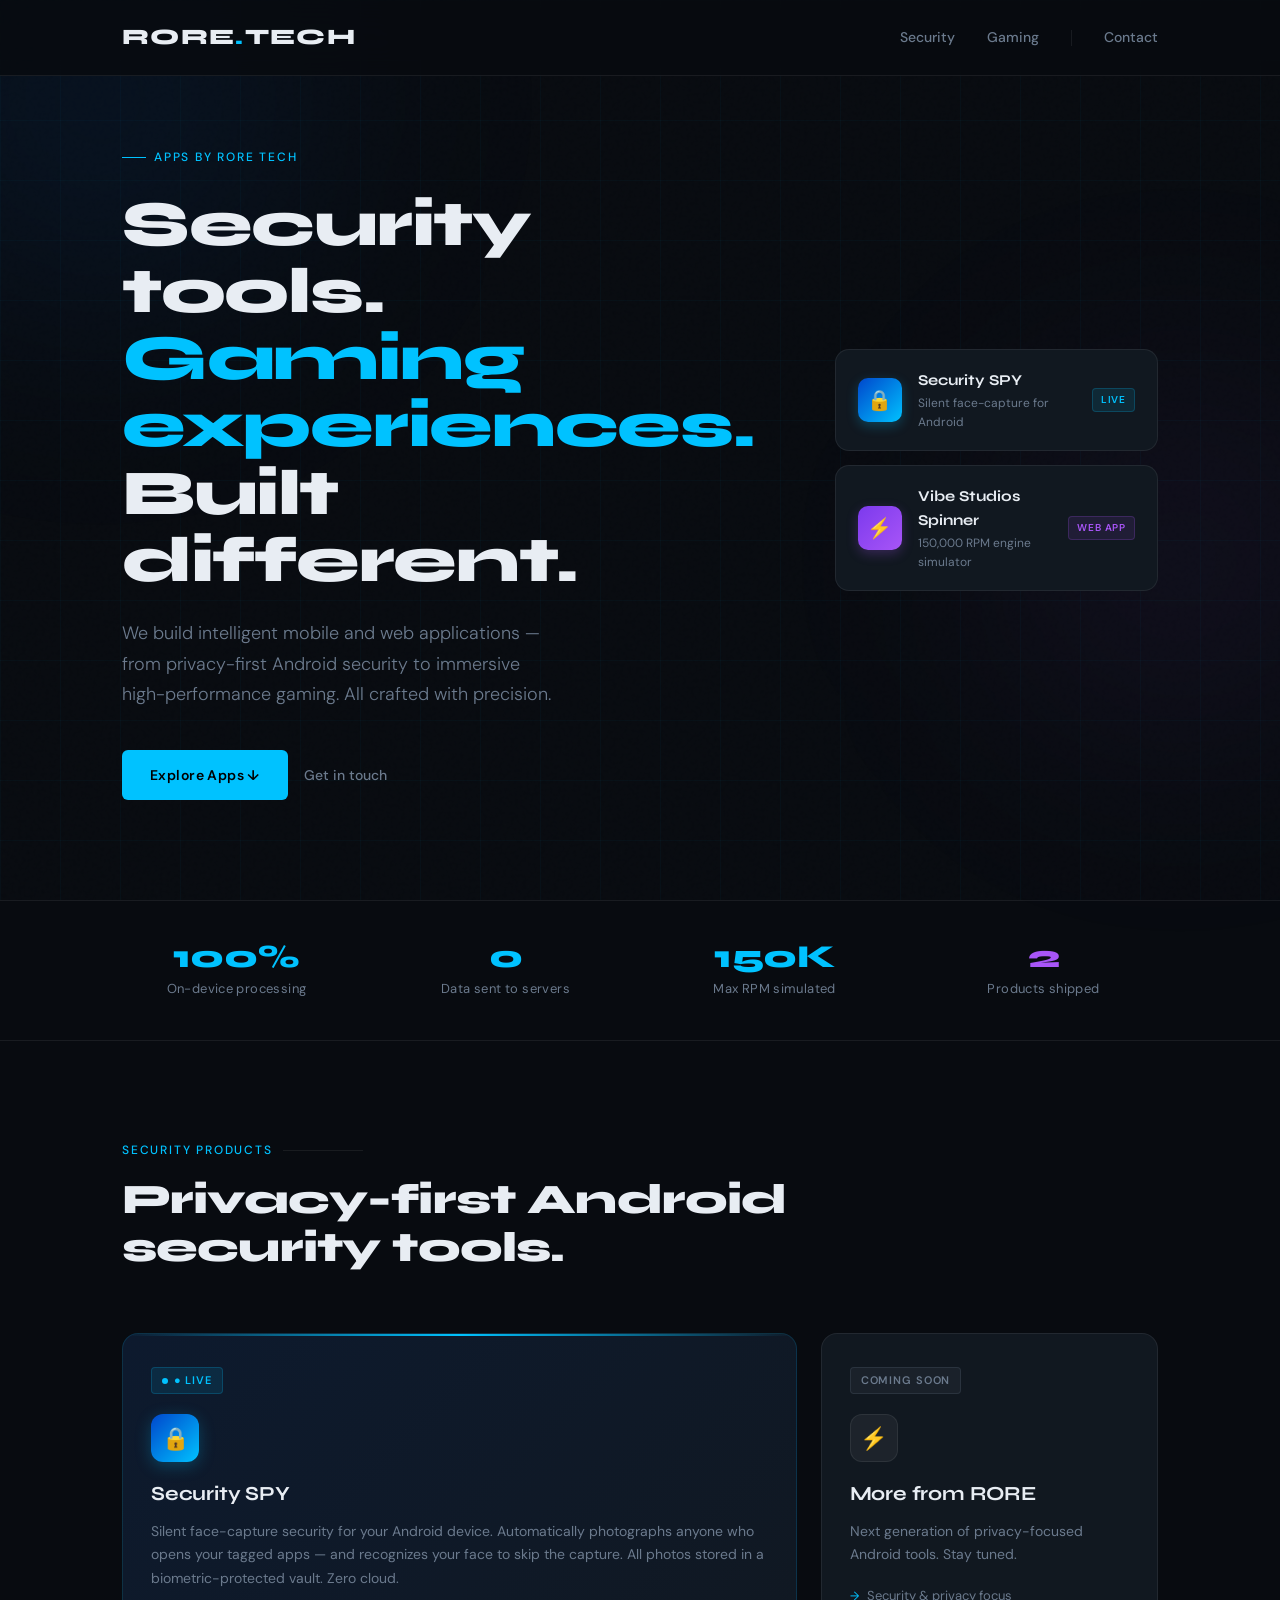
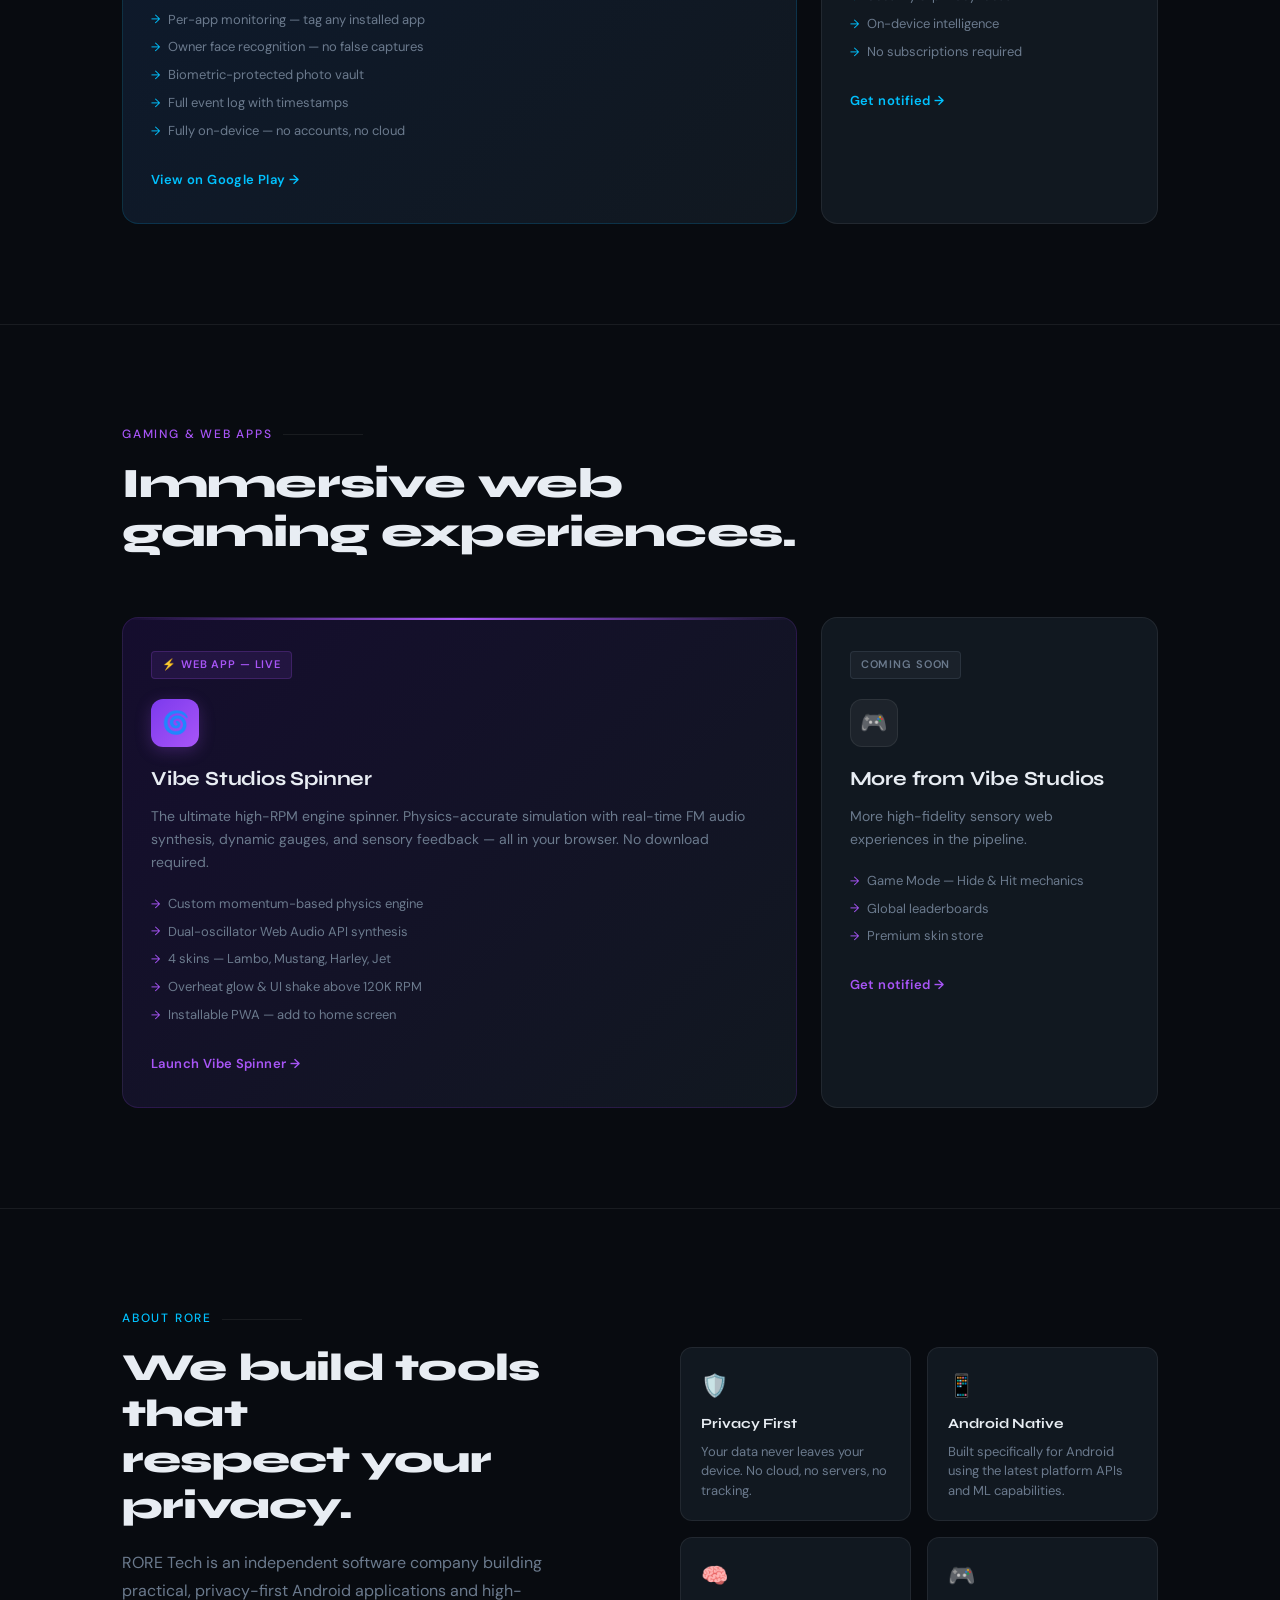
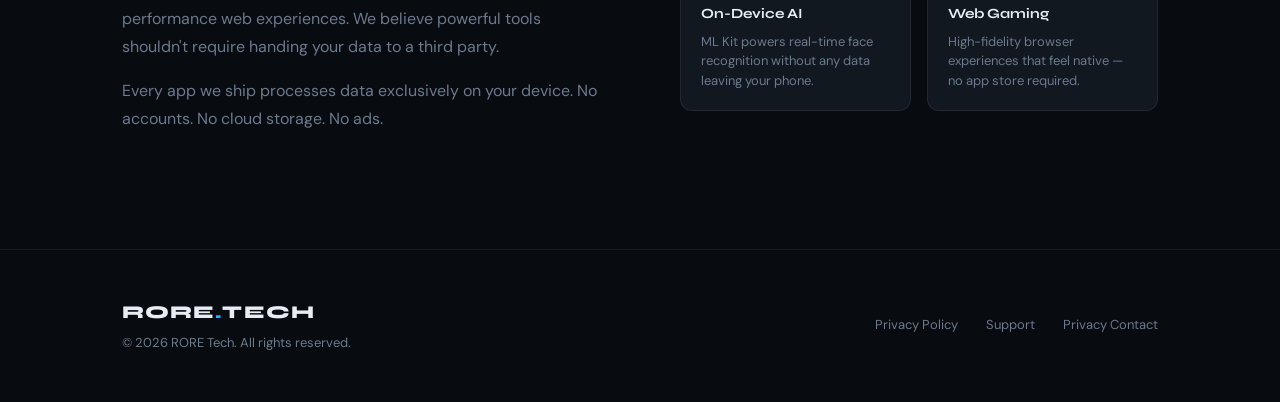
==== commit 1ca3a4e6: "Redesign homepage — Security SPY + Vibe Studios Gaming section" ====
--- a/index.html
+++ b/index.html
@@ -1,91 +1,335 @@
 <!DOCTYPE html>
 <html lang="en">
-
-<link rel="manifest" href="/games/vibespinner/manifest.json">
-<script>
-  if ('serviceWorker' in navigator) {
-    window.addEventListener('load', () => {
-      navigator.serviceWorker.register('/games/vibespinner/service-worker.js')
-        .then(reg => console.log('SW registered:', reg.scope))
-        .catch(err => console.log('SW failed:', err));
-    });
-  }
-</script>
-
 <head>
-    <meta charset="UTF-8">
-    <meta name="viewport" content="width=device-width, initial-scale=1.0, maximum-scale=1.0, user-scalable=no">
-    <meta name="description" content="The ultimate high-RPM engine spinner. Feel the physics of 150,000 RPM with real engine sounds.">
-    <meta name="theme-color" content="#000000">
-    <title>Vibe Studios Spinner</title>
-    <link rel="stylesheet" href="vibe.css">
+  <meta charset="UTF-8">
+  <meta name="viewport" content="width=device-width, initial-scale=1.0">
+  <title>RORE Tech — Mobile Security & Gaming Apps</title>
+  <meta name="description" content="RORE Tech builds intelligent mobile applications — privacy-first Android security tools and immersive web gaming experiences.">
+  <link rel="preconnect" href="https://fonts.googleapis.com">
+  <link rel="preconnect" href="https://fonts.gstatic.com" crossorigin>
+  <link href="https://fonts.googleapis.com/css2?family=Syne:wght@400;600;700;800&family=DM+Sans:ital,opsz,wght@0,9..40,300;0,9..40,400;0,9..40,500;1,9..40,300&display=swap" rel="stylesheet">
+  <style>
+    *, *::before, *::after { box-sizing: border-box; margin: 0; padding: 0; }
+    :root {
+      --bg:#080B10; --bg2:#0D1117; --surface:#111820; --border:rgba(255,255,255,0.07);
+      --accent:#00C2FF; --accent2:#0076FF; --vibe:#A855F7; --vibe2:#7C3AED;
+      --text:#E8EDF3; --muted:#6B7A8D;
+    }
+    html { scroll-behavior: smooth; }
+    body { background:var(--bg); color:var(--text); font-family:'DM Sans',sans-serif; font-size:16px; line-height:1.6; overflow-x:hidden; }
+    body::before { content:''; position:fixed; inset:0; background-image:url("data:image/svg+xml,%3Csvg viewBox='0 0 256 256' xmlns='http://www.w3.org/2000/svg'%3E%3Cfilter id='noise'%3E%3CfeTurbulence type='fractalNoise' baseFrequency='0.9' numOctaves='4' stitchTiles='stitch'/%3E%3C/filter%3E%3Crect width='100%25' height='100%25' filter='url(%23noise)' opacity='0.04'/%3E%3C/svg%3E"); pointer-events:none; z-index:0; opacity:0.4; }
+    .grid-bg { position:fixed; inset:0; background-image:linear-gradient(rgba(0,194,255,0.03) 1px,transparent 1px),linear-gradient(90deg,rgba(0,194,255,0.03) 1px,transparent 1px); background-size:60px 60px; pointer-events:none; z-index:0; }
+    .orb { position:fixed; border-radius:50%; filter:blur(120px); pointer-events:none; z-index:0; }
+    .orb-1 { width:600px; height:600px; background:radial-gradient(circle,rgba(0,118,255,0.12),transparent 70%); top:-200px; left:-200px; }
+    .orb-2 { width:500px; height:500px; background:radial-gradient(circle,rgba(168,85,247,0.1),transparent 70%); bottom:10%; right:-150px; }
+    .container { max-width:1100px; margin:0 auto; padding:0 32px; position:relative; z-index:1; }
+
+    /* NAV */
+    nav { position:fixed; top:0; left:0; right:0; z-index:100; padding:20px 0; background:rgba(8,11,16,0.85); backdrop-filter:blur(20px); border-bottom:1px solid var(--border); }
+    nav .container { display:flex; align-items:center; justify-content:space-between; }
+    .logo { font-family:'Syne',sans-serif; font-weight:800; font-size:22px; letter-spacing:0.06em; color:var(--text); text-decoration:none; }
+    .logo span { color:var(--accent); }
+    .nav-links { display:flex; gap:32px; align-items:center; }
+    nav a.nav-link { font-size:14px; font-weight:500; color:var(--muted); text-decoration:none; transition:color 0.2s; }
+    nav a.nav-link:hover { color:var(--text); }
+    .nav-divider { width:1px; height:16px; background:var(--border); }
+
+    /* HERO */
+    .hero { min-height:100vh; display:flex; align-items:center; padding:120px 0 80px; }
+    .hero-inner { display:grid; grid-template-columns:1fr 1fr; gap:80px; align-items:center; }
+    .hero-eyebrow { display:inline-flex; align-items:center; gap:8px; font-size:12px; font-weight:500; letter-spacing:0.15em; text-transform:uppercase; color:var(--accent); margin-bottom:24px; }
+    .hero-eyebrow::before { content:''; display:block; width:24px; height:1px; background:var(--accent); }
+    h1 { font-family:'Syne',sans-serif; font-weight:800; font-size:clamp(42px,5vw,64px); line-height:1.05; letter-spacing:-0.02em; margin-bottom:24px; }
+    h1 .line-accent { color:var(--accent); }
+    .hero-sub { font-size:18px; font-weight:300; color:var(--muted); line-height:1.7; max-width:440px; margin-bottom:40px; }
+    .btn-group { display:flex; align-items:center; gap:16px; flex-wrap:wrap; }
+    .btn-primary { display:inline-flex; align-items:center; gap:10px; background:var(--accent); color:#000; font-family:'DM Sans',sans-serif; font-size:14px; font-weight:600; letter-spacing:0.03em; padding:14px 28px; border-radius:6px; text-decoration:none; transition:all 0.2s; }
+    .btn-primary:hover { background:#33CEFF; transform:translateY(-1px); box-shadow:0 8px 32px rgba(0,194,255,0.25); }
+    .btn-ghost { display:inline-flex; align-items:center; gap:8px; color:var(--muted); font-size:14px; font-weight:500; text-decoration:none; transition:color 0.2s; }
+    .btn-ghost:hover { color:var(--text); }
+
+    /* HERO PILLS */
+    .hero-pills { display:flex; flex-direction:column; gap:14px; animation:float 6s ease-in-out infinite; }
+    @keyframes float { 0%,100%{transform:translateY(0)} 50%{transform:translateY(-12px)} }
+    .product-pill { display:flex; align-items:center; gap:16px; background:var(--surface); border:1px solid var(--border); border-radius:14px; padding:18px 22px; transition:all 0.3s; text-decoration:none; color:var(--text); }
+    .product-pill:hover { transform:translateX(6px); border-color:rgba(0,194,255,0.25); }
+    .product-pill.vibe:hover { border-color:rgba(168,85,247,0.25); }
+    .pill-icon { width:44px; height:44px; border-radius:10px; display:flex; align-items:center; justify-content:center; font-size:20px; flex-shrink:0; }
+    .pill-icon.security { background:linear-gradient(135deg,#0047CC,#00C2FF); box-shadow:0 4px 12px rgba(0,194,255,0.25); }
+    .pill-icon.gaming { background:linear-gradient(135deg,#7C3AED,#A855F7); box-shadow:0 4px 12px rgba(168,85,247,0.25); }
+    .pill-info { flex:1; }
+    .pill-name { font-family:'Syne',sans-serif; font-weight:700; font-size:15px; margin-bottom:2px; }
+    .pill-desc { font-size:12px; color:var(--muted); }
+    .pill-badge { font-size:10px; font-weight:600; letter-spacing:0.08em; text-transform:uppercase; padding:3px 8px; border-radius:4px; white-space:nowrap; }
+    .pill-badge.live { background:rgba(0,194,255,0.1); color:var(--accent); border:1px solid rgba(0,194,255,0.2); }
+    .pill-badge.web { background:rgba(168,85,247,0.1); color:var(--vibe); border:1px solid rgba(168,85,247,0.2); }
+
+    /* STATS */
+    .stats-bar { border-top:1px solid var(--border); border-bottom:1px solid var(--border); padding:40px 0; }
+    .stats-bar .container { display:grid; grid-template-columns:repeat(4,1fr); gap:40px; text-align:center; }
+    .stat-num { font-family:'Syne',sans-serif; font-size:32px; font-weight:800; color:var(--accent); line-height:1; margin-bottom:6px; }
+    .stat-num.purple { color:var(--vibe); }
+    .stat-label { font-size:13px; color:var(--muted); font-weight:400; letter-spacing:0.03em; }
+
+    /* SECTIONS */
+    .section { padding:100px 0; }
+    .section-label { font-size:12px; font-weight:500; letter-spacing:0.15em; text-transform:uppercase; color:var(--accent); margin-bottom:16px; display:flex; align-items:center; gap:10px; }
+    .section-label.purple { color:var(--vibe); }
+    .section-label::after { content:''; flex:1; height:1px; background:var(--border); max-width:80px; }
+    .section-title { font-family:'Syne',sans-serif; font-weight:800; font-size:clamp(28px,3.5vw,42px); letter-spacing:-0.02em; margin-bottom:60px; line-height:1.15; }
+
+    /* CARDS */
+    .security-grid { display:grid; grid-template-columns:2fr 1fr; gap:24px; }
+    .vibe-grid { display:grid; grid-template-columns:2fr 1fr; gap:24px; }
+    .product-card { background:var(--surface); border:1px solid var(--border); border-radius:16px; padding:32px 28px; position:relative; overflow:hidden; transition:all 0.3s; }
+    .product-card:hover { border-color:rgba(0,194,255,0.2); transform:translateY(-4px); box-shadow:0 20px 60px rgba(0,0,0,0.4),0 0 0 1px rgba(0,194,255,0.1); }
+    .product-card::before { content:''; position:absolute; top:0; left:0; right:0; height:2px; background:linear-gradient(90deg,transparent,var(--accent),transparent); opacity:0; transition:opacity 0.3s; }
+    .product-card:hover::before,.product-card.featured::before { opacity:1; }
+    .product-card.featured { background:linear-gradient(135deg,#0D1A2E 0%,var(--surface) 100%); border-color:rgba(0,194,255,0.15); }
+    .vibe-card { background:var(--surface); border:1px solid var(--border); border-radius:16px; padding:32px 28px; position:relative; overflow:hidden; transition:all 0.3s; }
+    .vibe-card:hover { border-color:rgba(168,85,247,0.25); transform:translateY(-4px); box-shadow:0 20px 60px rgba(0,0,0,0.4),0 0 0 1px rgba(168,85,247,0.1); }
+    .vibe-card::before { content:''; position:absolute; top:0; left:0; right:0; height:2px; background:linear-gradient(90deg,transparent,var(--vibe),transparent); opacity:0; transition:opacity 0.3s; }
+    .vibe-card:hover::before,.vibe-card.featured::before { opacity:1; }
+    .vibe-card.featured { background:linear-gradient(135deg,#150D2E 0%,var(--surface) 100%); border-color:rgba(168,85,247,0.15); }
+
+    .product-badge { display:inline-flex; align-items:center; gap:6px; font-size:11px; font-weight:600; letter-spacing:0.08em; text-transform:uppercase; padding:4px 10px; border-radius:4px; margin-bottom:20px; }
+    .badge-live { background:rgba(0,194,255,0.1); color:var(--accent); border:1px solid rgba(0,194,255,0.2); }
+    .badge-live::before { content:''; width:6px; height:6px; background:var(--accent); border-radius:50%; animation:pulse 2s infinite; }
+    .badge-web { background:rgba(168,85,247,0.1); color:var(--vibe); border:1px solid rgba(168,85,247,0.2); }
+    .badge-soon { background:rgba(107,122,141,0.1); color:var(--muted); border:1px solid rgba(107,122,141,0.2); }
+    @keyframes pulse { 0%,100%{opacity:1;transform:scale(1)} 50%{opacity:0.5;transform:scale(0.8)} }
+
+    .product-icon { width:48px; height:48px; border-radius:12px; display:flex; align-items:center; justify-content:center; font-size:22px; margin-bottom:16px; }
+    .icon-blue { background:linear-gradient(135deg,#0047CC,#00C2FF); box-shadow:0 4px 16px rgba(0,194,255,0.25); }
+    .icon-purple { background:linear-gradient(135deg,#7C3AED,#A855F7); box-shadow:0 4px 16px rgba(168,85,247,0.25); }
+    .icon-muted { background:rgba(255,255,255,0.05); border:1px solid var(--border); }
+    .product-name { font-family:'Syne',sans-serif; font-weight:700; font-size:20px; letter-spacing:-0.01em; margin-bottom:10px; }
+    .product-desc { font-size:14px; color:var(--muted); line-height:1.65; margin-bottom:20px; }
+    .product-features { list-style:none; display:flex; flex-direction:column; gap:7px; margin-bottom:24px; }
+    .product-features li { font-size:13px; color:var(--muted); display:flex; align-items:center; gap:8px; }
+    .product-features li::before { content:'→'; color:var(--accent); font-size:12px; flex-shrink:0; }
+    .product-features.purple li::before { color:var(--vibe); }
+    .product-link { font-size:13px; font-weight:600; color:var(--accent); text-decoration:none; letter-spacing:0.03em; display:inline-flex; align-items:center; gap:6px; transition:gap 0.2s; }
+    .product-link:hover { gap:10px; }
+    .product-link.purple { color:var(--vibe); }
+
+    /* ABOUT */
+    .about-section { padding:100px 0; border-top:1px solid var(--border); }
+    .about-grid { display:grid; grid-template-columns:1fr 1fr; gap:80px; align-items:center; }
+    .about-text h2 { font-family:'Syne',sans-serif; font-weight:800; font-size:clamp(28px,3vw,40px); letter-spacing:-0.02em; margin-bottom:20px; line-height:1.2; }
+    .about-text p { font-size:16px; color:var(--muted); line-height:1.75; margin-bottom:16px; }
+    .pillars { display:grid; grid-template-columns:1fr 1fr; gap:16px; }
+    .pillar { background:var(--surface); border:1px solid var(--border); border-radius:12px; padding:20px; transition:border-color 0.2s; }
+    .pillar:hover { border-color:rgba(0,194,255,0.2); }
+    .pillar-icon { font-size:22px; margin-bottom:10px; }
+    .pillar-title { font-family:'Syne',sans-serif; font-weight:700; font-size:14px; margin-bottom:6px; }
+    .pillar-text { font-size:13px; color:var(--muted); line-height:1.5; }
+
+    /* GAMING SECTION BORDER */
+    .vibe-section { padding:100px 0; border-top:1px solid var(--border); }
+
+    /* FOOTER */
+    footer { border-top:1px solid var(--border); padding:48px 0; }
+    footer .container { display:flex; align-items:center; justify-content:space-between; flex-wrap:wrap; gap:16px; }
+    .footer-left .logo { font-size:18px; }
+    .footer-copy { font-size:13px; color:var(--muted); margin-top:6px; }
+    .footer-links { display:flex; gap:28px; }
+    .footer-links a { font-size:13px; color:var(--muted); text-decoration:none; transition:color 0.2s; }
+    .footer-links a:hover { color:var(--text); }
+
+    /* ANIMATIONS */
+    .fade-up { opacity:0; transform:translateY(24px); animation:fadeUp 0.7s ease forwards; }
+    @keyframes fadeUp { to { opacity:1; transform:translateY(0); } }
+    .delay-1{animation-delay:0.1s} .delay-2{animation-delay:0.2s} .delay-3{animation-delay:0.35s} .delay-4{animation-delay:0.5s}
+
+    /* RESPONSIVE */
+    @media(max-width:768px){
+      .hero-inner,.about-grid{grid-template-columns:1fr;gap:40px}
+      .hero-pills{display:none}
+      .security-grid,.vibe-grid{grid-template-columns:1fr}
+      .stats-bar .container{grid-template-columns:repeat(2,1fr);gap:24px}
+      .pillars{grid-template-columns:1fr}
+      footer .container{flex-direction:column;align-items:flex-start}
+      .nav-links{gap:16px}
+    }
+  </style>
 </head>
 <body>
-    
-    <header id="header-bar">
-        <div class="header-section left">
-            <span id="stats">0</span>
-            <span id="unit">RPM</span>
+
+<div class="grid-bg"></div>
+<div class="orb orb-1"></div>
+<div class="orb orb-2"></div>
+
+<!-- NAV -->
+<nav>
+  <div class="container">
+    <a href="/" class="logo">RORE<span>.</span>TECH</a>
+    <div class="nav-links">
+      <a href="#security" class="nav-link">Security</a>
+      <a href="#gaming" class="nav-link">Gaming</a>
+      <div class="nav-divider"></div>
+      <a href="mailto:support@roretech.com" class="nav-link">Contact</a>
+    </div>
+  </div>
+</nav>
+
+<!-- HERO -->
+<section class="hero">
+  <div class="container">
+    <div class="hero-inner">
+      <div>
+        <div class="hero-eyebrow fade-up">Apps by RORE Tech</div>
+        <h1 class="fade-up delay-1">
+          Security tools.<br>
+          <span class="line-accent">Gaming experiences.</span><br>
+          Built different.
+        </h1>
+        <p class="hero-sub fade-up delay-2">
+          We build intelligent mobile and web applications — from privacy-first Android security to immersive high-performance gaming. All crafted with precision.
+        </p>
+        <div class="btn-group fade-up delay-3">
+          <a href="#security" class="btn-primary">Explore Apps ↓</a>
+          <a href="mailto:support@roretech.com" class="btn-ghost">Get in touch</a>
         </div>
-        
-        <div class="header-section center">
-            <div id="gauge-box">
-                <svg viewBox="0 0 200 120" id="gauge-svg">
-                    <path d="M 42 100 A 70 70 0 0 1 172 100" fill="none" stroke="#222" stroke-width="14" />
-                    <path d="M 40 100 A 70 70 0 0 1 85 45.3" fill="none" stroke="#00ff88" stroke-width="12" /> 
-                    <path d="M 85 45.3 A 70 70 0 0 1 130 45.5" fill="none" stroke="#ffcc00" stroke-width="12" />
-                    <path d="M 130 45.5 A 70 70 0 0 1 175 104" fill="none" stroke="#ff4b2b" stroke-width="12" />
-                    <text x="50" y="55" class="g-num">25K</text>
-                    <text x="110" y="35" class="g-num">75K</text>
-                    <text x="165" y="55" class="g-num">125K</text>
-                    <line x1="100" y1="100" x2="100" y2="35" id="needle" stroke="#fff" stroke-width="4" stroke-linecap="round" />
-                    <circle cx="100" cy="100" r="6" fill="#fff" />
-                </svg>
-            </div>
-        </div>
-
-        <div class="header-section right" onclick="hardStop()">
-            <div id="stop-square"></div>
-            <span id="stop-label">STOP</span>
-        </div>
-    </header>
-    
-    <div id="spinner-container">
-        <div id="spinner"></div>
-    </div>
-    
-    <div id="menu">
-        <div id="power-toggle" onclick="handlePowerClick()">🔇</div>
-        
-        <div id="skin-scroll">
-            <div class="skin-option" onclick="setSkin('lambo')">
-                <div class="skin-btn" style="background-image: url('https://www.car-logos.org/wp-content/uploads/2011/09/lamborghini.png'); background-color: #ffcc00;"></div>
-                <span>LAMBO</span>
-            </div>
-            <div class="skin-option" onclick="setSkin('mustang')">
-                <div class="skin-btn" style="background-image: url('https://www.car-logos.org/wp-content/uploads/2011/09/ford_mustang.png'); background-color: #ff4b2b;"></div>
-                <span>MUSTANG</span>
-            </div>
-            <div class="skin-option" onclick="setSkin('harley')">
-                <div class="skin-btn" style="background-image: url('https://www.car-logos.org/wp-content/uploads/2011/09/harley-davidson.png'); background-color: #ff6600;"></div>
-                <span>HARLEY</span>
-            </div>
-            <div class="skin-option" onclick="setSkin('jet')">
-                <div class="skin-btn jet-solid"></div>
-                <span>JET</span>
-            </div>
-            <div class="skin-option" onclick="document.getElementById('photo-input').click()">
-                <div class="skin-btn" style="background:#333; display:flex; align-items:center; justify-content:center; font-size:20px;">+</div>
-                <span>PHOTO</span>
-            </div>
-            <div class="skin-option" style="cursor: help;">
-                <div class="skin-btn" style="background: #000; border: 2px solid #222; display: flex; align-items: center; justify-content: center; font-size: 24px; color: #555; text-shadow: 0 0 5px #fff;">?</div>
-                <span style="color: #444; letter-spacing: 1px;">COMING SOON</span>
-            </div>
-        </div>
-    </div>
-    
-    <input type="file" id="photo-input" accept="image/*" style="display: none;" onchange="loadPhoto(event)">
-    <script src="logic.js"></script>
+      </div>
+      <div class="hero-pills fade-up delay-4">
+        <a href="#security" class="product-pill">
+          <div class="pill-icon security">🔒</div>
+          <div class="pill-info">
+            <div class="pill-name">Security SPY</div>
+            <div class="pill-desc">Silent face-capture for Android</div>
+          </div>
+          <span class="pill-badge live">Live</span>
+        </a>
+        <a href="#gaming" class="product-pill vibe">
+          <div class="pill-icon gaming">⚡</div>
+          <div class="pill-info">
+            <div class="pill-name">Vibe Studios Spinner</div>
+            <div class="pill-desc">150,000 RPM engine simulator</div>
+          </div>
+          <span class="pill-badge web">Web App</span>
+        </a>
+      </div>
+    </div>
+  </div>
+</section>
+
+<!-- STATS -->
+<div class="stats-bar">
+  <div class="container">
+    <div><div class="stat-num">100%</div><div class="stat-label">On-device processing</div></div>
+    <div><div class="stat-num">0</div><div class="stat-label">Data sent to servers</div></div>
+    <div><div class="stat-num">150K</div><div class="stat-label">Max RPM simulated</div></div>
+    <div><div class="stat-num purple">2</div><div class="stat-label">Products shipped</div></div>
+  </div>
+</div>
+
+<!-- SECURITY -->
+<section class="section" id="security">
+  <div class="container">
+    <div class="section-label">Security Products</div>
+    <h2 class="section-title">Privacy-first Android<br>security tools.</h2>
+    <div class="security-grid">
+      <div class="product-card featured">
+        <div class="product-badge badge-live">● Live</div>
+        <div class="product-icon icon-blue">🔒</div>
+        <div class="product-name">Security SPY</div>
+        <p class="product-desc">Silent face-capture security for your Android device. Automatically photographs anyone who opens your tagged apps — and recognizes your face to skip the capture. All photos stored in a biometric-protected vault. Zero cloud.</p>
+        <ul class="product-features">
+          <li>Per-app monitoring — tag any installed app</li>
+          <li>Owner face recognition — no false captures</li>
+          <li>Biometric-protected photo vault</li>
+          <li>Full event log with timestamps</li>
+          <li>Fully on-device — no accounts, no cloud</li>
+        </ul>
+        <a href="https://play.google.com/store/apps/details?id=com.rore.securityspy" class="product-link">View on Google Play →</a>
+      </div>
+      <div class="product-card">
+        <div class="product-badge badge-soon">Coming Soon</div>
+        <div class="product-icon icon-muted">⚡</div>
+        <div class="product-name">More from RORE</div>
+        <p class="product-desc">Next generation of privacy-focused Android tools. Stay tuned.</p>
+        <ul class="product-features">
+          <li>Security & privacy focus</li>
+          <li>On-device intelligence</li>
+          <li>No subscriptions required</li>
+        </ul>
+        <a href="mailto:support@roretech.com" class="product-link">Get notified →</a>
+      </div>
+    </div>
+  </div>
+</section>
+
+<!-- GAMING -->
+<section class="vibe-section" id="gaming">
+  <div class="container">
+    <div class="section-label purple">Gaming & Web Apps</div>
+    <h2 class="section-title">Immersive web<br>gaming experiences.</h2>
+    <div class="vibe-grid">
+      <div class="vibe-card featured">
+        <div class="product-badge badge-web">⚡ Web App — Live</div>
+        <div class="product-icon icon-purple">🌀</div>
+        <div class="product-name">Vibe Studios Spinner</div>
+        <p class="product-desc">The ultimate high-RPM engine spinner. Physics-accurate simulation with real-time FM audio synthesis, dynamic gauges, and sensory feedback — all in your browser. No download required.</p>
+        <ul class="product-features purple">
+          <li>Custom momentum-based physics engine</li>
+          <li>Dual-oscillator Web Audio API synthesis</li>
+          <li>4 skins — Lambo, Mustang, Harley, Jet</li>
+          <li>Overheat glow & UI shake above 120K RPM</li>
+          <li>Installable PWA — add to home screen</li>
+        </ul>
+        <a href="/games/vibespinner/" class="product-link purple">Launch Vibe Spinner →</a>
+      </div>
+      <div class="vibe-card">
+        <div class="product-badge badge-soon">Coming Soon</div>
+        <div class="product-icon icon-muted">🎮</div>
+        <div class="product-name">More from Vibe Studios</div>
+        <p class="product-desc">More high-fidelity sensory web experiences in the pipeline.</p>
+        <ul class="product-features purple">
+          <li>Game Mode — Hide & Hit mechanics</li>
+          <li>Global leaderboards</li>
+          <li>Premium skin store</li>
+        </ul>
+        <a href="mailto:support@roretech.com" class="product-link purple">Get notified →</a>
+      </div>
+    </div>
+  </div>
+</section>
+
+<!-- ABOUT -->
+<section class="about-section">
+  <div class="container">
+    <div class="about-grid">
+      <div class="about-text">
+        <div class="section-label">About RORE</div>
+        <h2>We build tools that<br>respect your privacy.</h2>
+        <p>RORE Tech is an independent software company building practical, privacy-first Android applications and high-performance web experiences. We believe powerful tools shouldn't require handing your data to a third party.</p>
+        <p>Every app we ship processes data exclusively on your device. No accounts. No cloud storage. No ads.</p>
+      </div>
+      <div class="pillars">
+        <div class="pillar"><div class="pillar-icon">🛡️</div><div class="pillar-title">Privacy First</div><p class="pillar-text">Your data never leaves your device. No cloud, no servers, no tracking.</p></div>
+        <div class="pillar"><div class="pillar-icon">📱</div><div class="pillar-title">Android Native</div><p class="pillar-text">Built specifically for Android using the latest platform APIs and ML capabilities.</p></div>
+        <div class="pillar"><div class="pillar-icon">🧠</div><div class="pillar-title">On-Device AI</div><p class="pillar-text">ML Kit powers real-time face recognition without any data leaving your phone.</p></div>
+        <div class="pillar"><div class="pillar-icon">🎮</div><div class="pillar-title">Web Gaming</div><p class="pillar-text">High-fidelity browser experiences that feel native — no app store required.</p></div>
+      </div>
+    </div>
+  </div>
+</section>
+
+<!-- FOOTER -->
+<footer>
+  <div class="container">
+    <div class="footer-left">
+      <a href="/" class="logo">RORE<span>.</span>TECH</a>
+      <p class="footer-copy">© 2026 RORE Tech. All rights reserved.</p>
+    </div>
+    <div class="footer-links">
+      <a href="/privacy.html">Privacy Policy</a>
+      <a href="mailto:support@roretech.com">Support</a>
+      <a href="mailto:privacy@roretech.com">Privacy Contact</a>
+    </div>
+  </div>
+</footer>
+
 </body>
-</html>+</html>
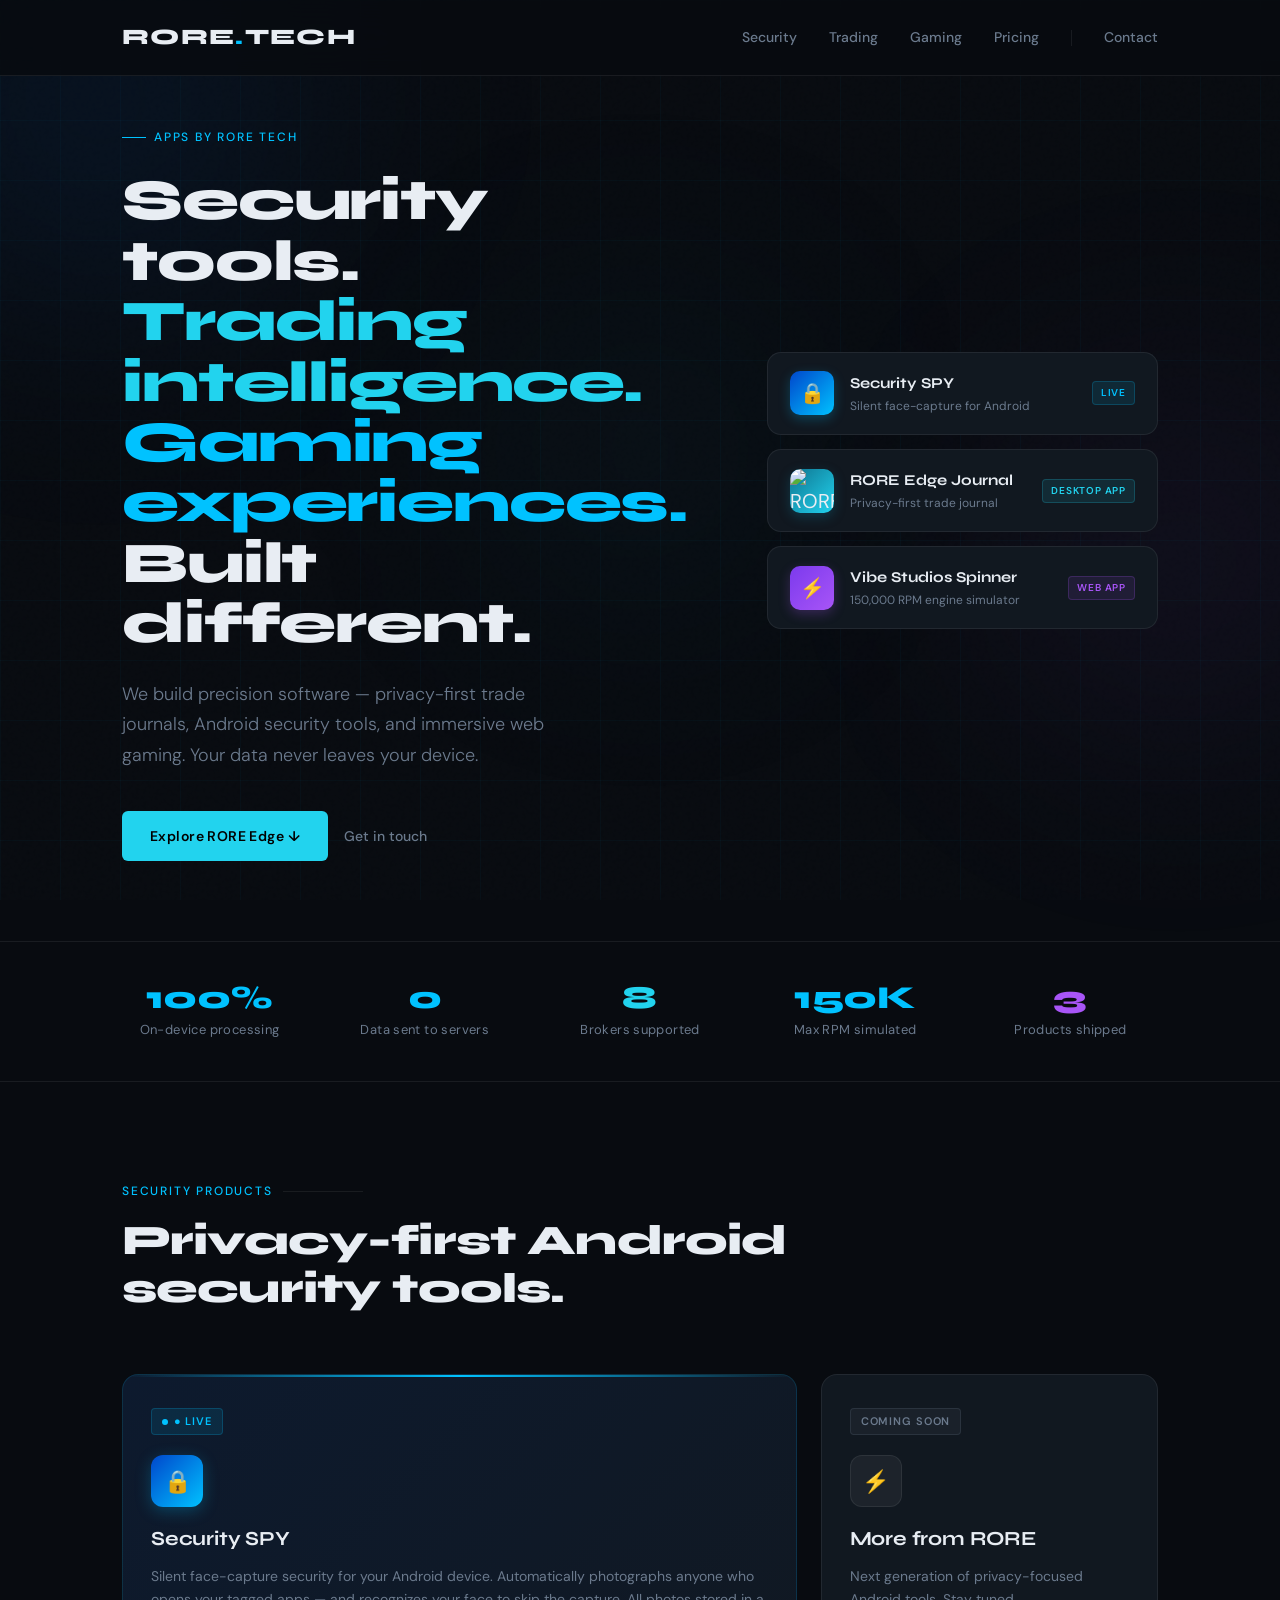
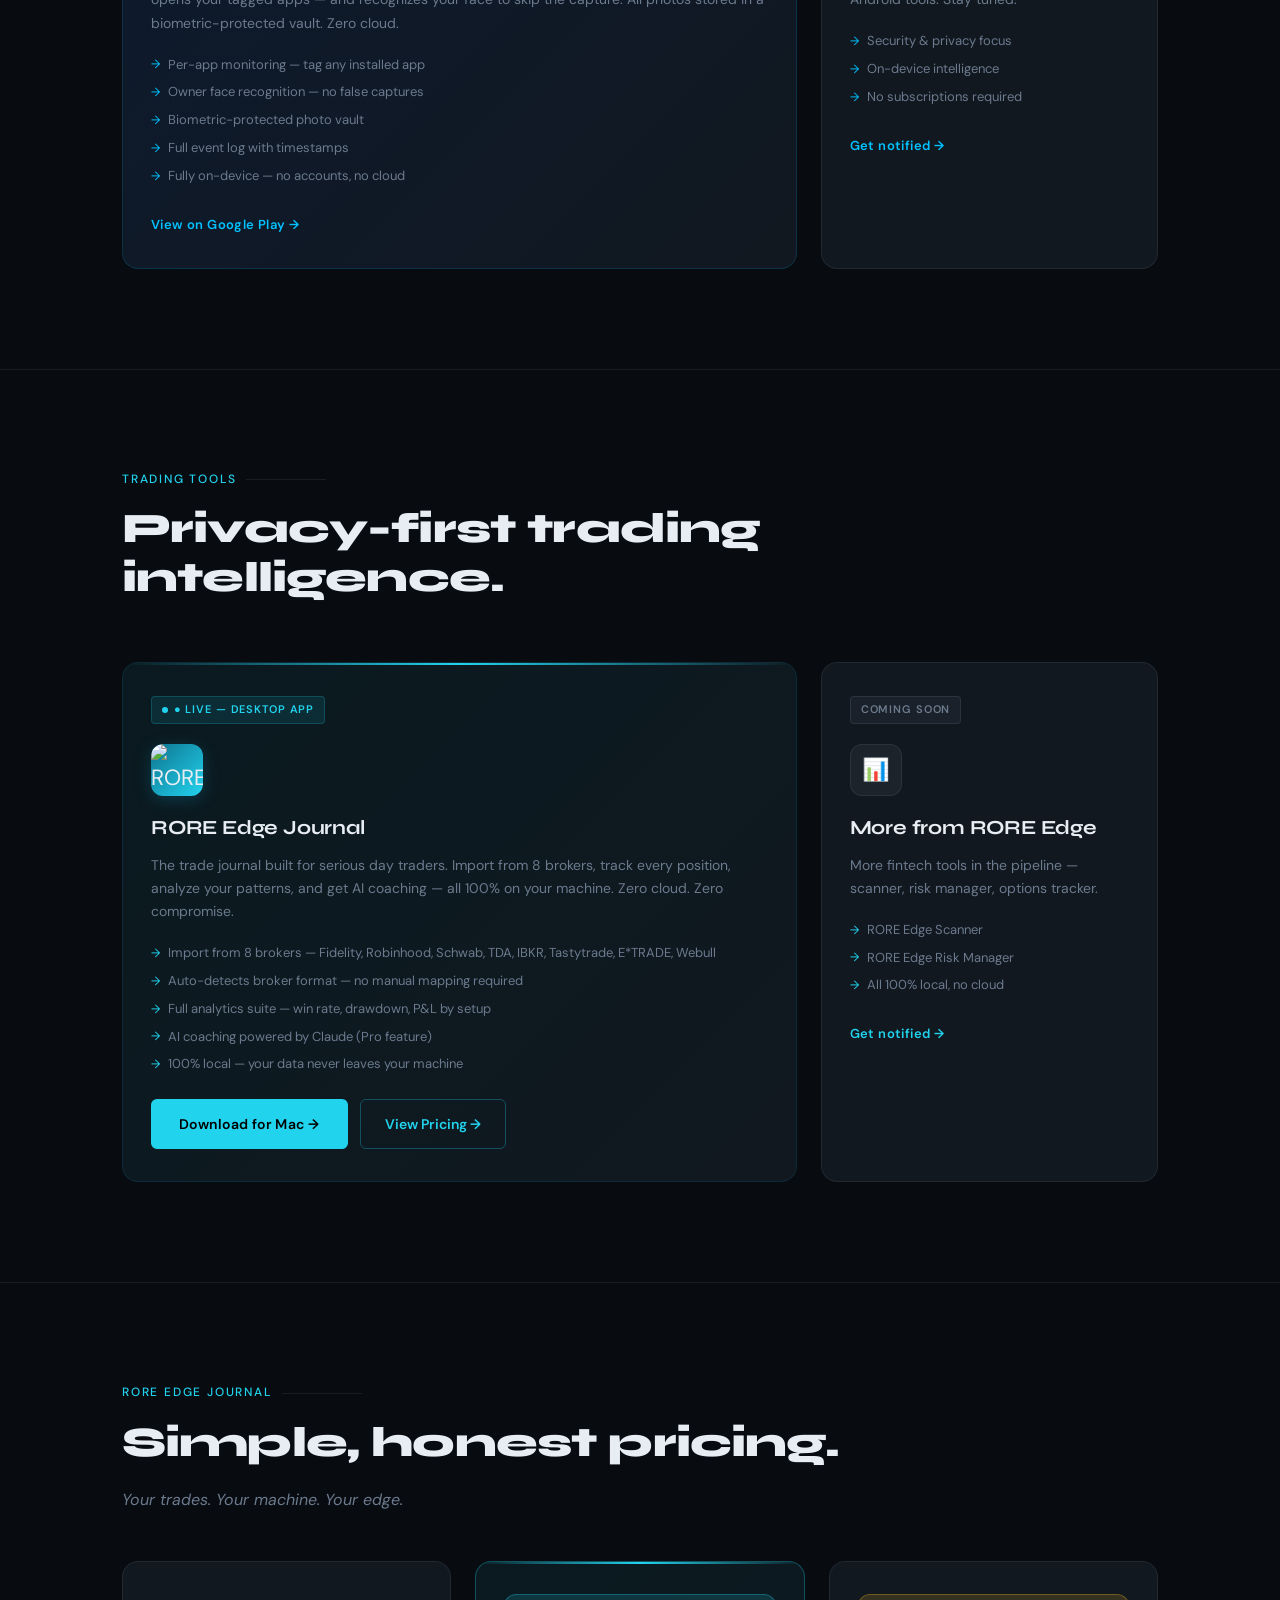
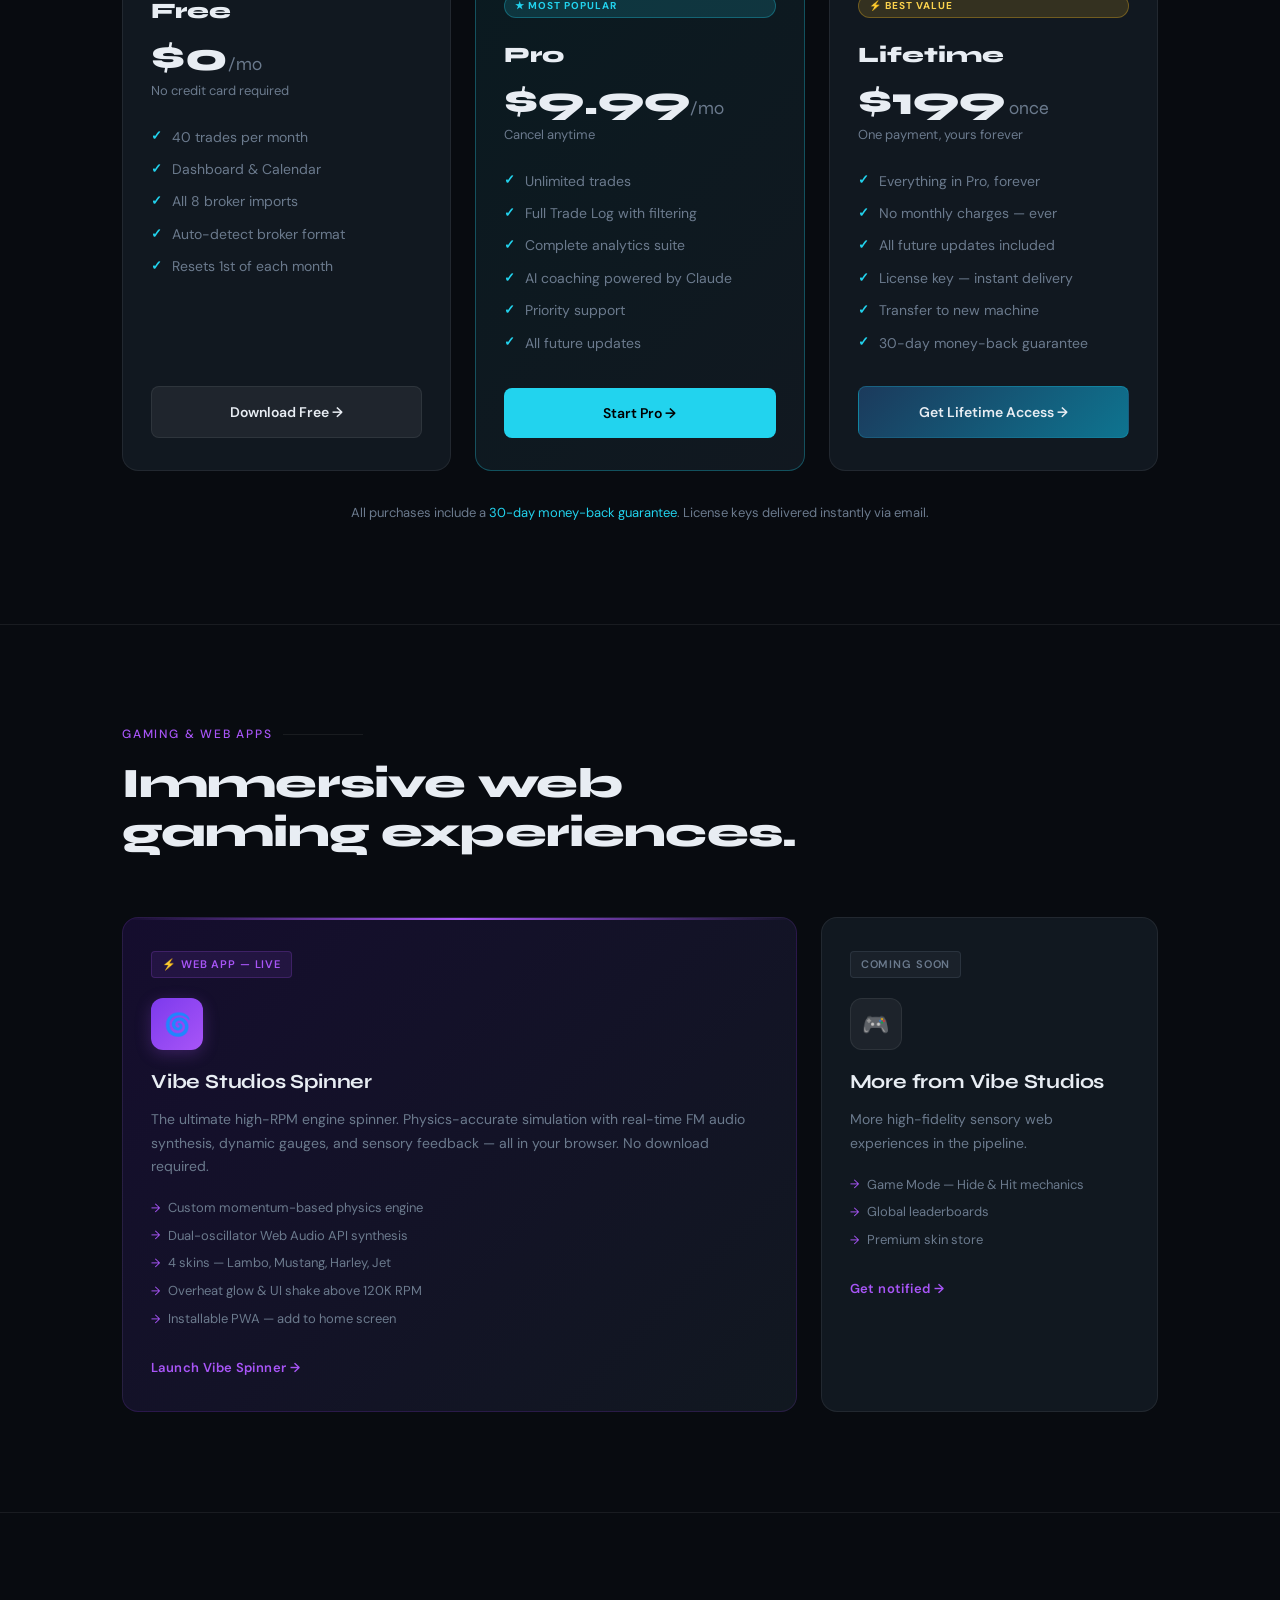
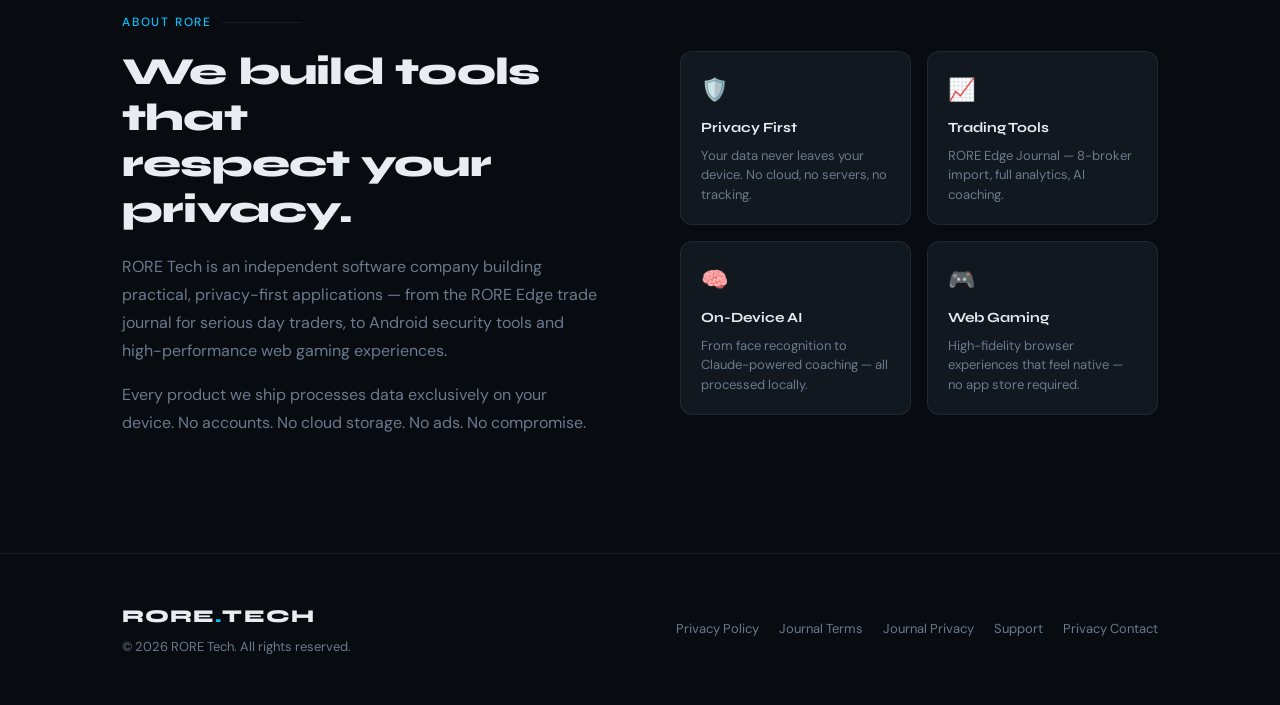
==== commit b9e1ee32: "Add RORE Edge Journal — trading section, pricing, legal pages" ====
--- a/index.html
+++ b/index.html
@@ -3,8 +3,8 @@
 <head>
   <meta charset="UTF-8">
   <meta name="viewport" content="width=device-width, initial-scale=1.0">
-  <title>RORE Tech — Mobile Security & Gaming Apps</title>
-  <meta name="description" content="RORE Tech builds intelligent mobile applications — privacy-first Android security tools and immersive web gaming experiences.">
+  <title>RORE Tech — Security, Trading & Gaming Apps</title>
+  <meta name="description" content="RORE Tech builds privacy-first desktop and mobile applications — trade journals, Android security tools, and immersive web gaming experiences.">
   <link rel="preconnect" href="https://fonts.googleapis.com">
   <link rel="preconnect" href="https://fonts.gstatic.com" crossorigin>
   <link href="https://fonts.googleapis.com/css2?family=Syne:wght@400;600;700;800&family=DM+Sans:ital,opsz,wght@0,9..40,300;0,9..40,400;0,9..40,500;1,9..40,300&display=swap" rel="stylesheet">
@@ -13,6 +13,7 @@
     :root {
       --bg:#080B10; --bg2:#0D1117; --surface:#111820; --border:rgba(255,255,255,0.07);
       --accent:#00C2FF; --accent2:#0076FF; --vibe:#A855F7; --vibe2:#7C3AED;
+      --fintech:#0E7490; --fintech2:#22D3EE; --fintech-light:rgba(14,116,144,0.15);
       --text:#E8EDF3; --muted:#6B7A8D;
     }
     html { scroll-behavior: smooth; }
@@ -22,6 +23,7 @@
     .orb { position:fixed; border-radius:50%; filter:blur(120px); pointer-events:none; z-index:0; }
     .orb-1 { width:600px; height:600px; background:radial-gradient(circle,rgba(0,118,255,0.12),transparent 70%); top:-200px; left:-200px; }
     .orb-2 { width:500px; height:500px; background:radial-gradient(circle,rgba(168,85,247,0.1),transparent 70%); bottom:10%; right:-150px; }
+    .orb-3 { width:400px; height:400px; background:radial-gradient(circle,rgba(14,116,144,0.12),transparent 70%); top:50%; left:50%; transform:translate(-50%,-50%); }
     .container { max-width:1100px; margin:0 auto; padding:0 32px; position:relative; z-index:1; }
 
     /* NAV */
@@ -39,12 +41,17 @@
     .hero-inner { display:grid; grid-template-columns:1fr 1fr; gap:80px; align-items:center; }
     .hero-eyebrow { display:inline-flex; align-items:center; gap:8px; font-size:12px; font-weight:500; letter-spacing:0.15em; text-transform:uppercase; color:var(--accent); margin-bottom:24px; }
     .hero-eyebrow::before { content:''; display:block; width:24px; height:1px; background:var(--accent); }
-    h1 { font-family:'Syne',sans-serif; font-weight:800; font-size:clamp(42px,5vw,64px); line-height:1.05; letter-spacing:-0.02em; margin-bottom:24px; }
+    h1 { font-family:'Syne',sans-serif; font-weight:800; font-size:clamp(38px,4.5vw,58px); line-height:1.05; letter-spacing:-0.02em; margin-bottom:24px; }
     h1 .line-accent { color:var(--accent); }
+    h1 .line-fintech { color:var(--fintech2); }
     .hero-sub { font-size:18px; font-weight:300; color:var(--muted); line-height:1.7; max-width:440px; margin-bottom:40px; }
     .btn-group { display:flex; align-items:center; gap:16px; flex-wrap:wrap; }
     .btn-primary { display:inline-flex; align-items:center; gap:10px; background:var(--accent); color:#000; font-family:'DM Sans',sans-serif; font-size:14px; font-weight:600; letter-spacing:0.03em; padding:14px 28px; border-radius:6px; text-decoration:none; transition:all 0.2s; }
     .btn-primary:hover { background:#33CEFF; transform:translateY(-1px); box-shadow:0 8px 32px rgba(0,194,255,0.25); }
+    .btn-primary.fintech { background:var(--fintech2); color:#000; }
+    .btn-primary.fintech:hover { background:#38e4ff; box-shadow:0 8px 32px rgba(34,211,238,0.25); }
+    .btn-outline-fintech { display:inline-flex; align-items:center; gap:8px; color:var(--fintech2); font-size:14px; font-weight:600; text-decoration:none; border:1px solid rgba(34,211,238,0.3); padding:13px 24px; border-radius:6px; transition:all 0.2s; }
+    .btn-outline-fintech:hover { background:rgba(34,211,238,0.08); border-color:var(--fintech2); }
     .btn-ghost { display:inline-flex; align-items:center; gap:8px; color:var(--muted); font-size:14px; font-weight:500; text-decoration:none; transition:color 0.2s; }
     .btn-ghost:hover { color:var(--text); }
 
@@ -54,38 +61,50 @@
     .product-pill { display:flex; align-items:center; gap:16px; background:var(--surface); border:1px solid var(--border); border-radius:14px; padding:18px 22px; transition:all 0.3s; text-decoration:none; color:var(--text); }
     .product-pill:hover { transform:translateX(6px); border-color:rgba(0,194,255,0.25); }
     .product-pill.vibe:hover { border-color:rgba(168,85,247,0.25); }
-    .pill-icon { width:44px; height:44px; border-radius:10px; display:flex; align-items:center; justify-content:center; font-size:20px; flex-shrink:0; }
+    .product-pill.fintech:hover { border-color:rgba(34,211,238,0.25); }
+    .pill-icon { width:44px; height:44px; border-radius:10px; display:flex; align-items:center; justify-content:center; font-size:20px; flex-shrink:0; overflow:hidden; }
     .pill-icon.security { background:linear-gradient(135deg,#0047CC,#00C2FF); box-shadow:0 4px 12px rgba(0,194,255,0.25); }
     .pill-icon.gaming { background:linear-gradient(135deg,#7C3AED,#A855F7); box-shadow:0 4px 12px rgba(168,85,247,0.25); }
+    .pill-icon.trading { background:linear-gradient(135deg,#0E7490,#22D3EE); box-shadow:0 4px 12px rgba(14,116,144,0.35); }
+    .pill-icon img { width:100%; height:100%; object-fit:cover; border-radius:10px; }
     .pill-info { flex:1; }
     .pill-name { font-family:'Syne',sans-serif; font-weight:700; font-size:15px; margin-bottom:2px; }
     .pill-desc { font-size:12px; color:var(--muted); }
     .pill-badge { font-size:10px; font-weight:600; letter-spacing:0.08em; text-transform:uppercase; padding:3px 8px; border-radius:4px; white-space:nowrap; }
     .pill-badge.live { background:rgba(0,194,255,0.1); color:var(--accent); border:1px solid rgba(0,194,255,0.2); }
     .pill-badge.web { background:rgba(168,85,247,0.1); color:var(--vibe); border:1px solid rgba(168,85,247,0.2); }
+    .pill-badge.desktop { background:rgba(34,211,238,0.1); color:var(--fintech2); border:1px solid rgba(34,211,238,0.2); }
 
     /* STATS */
     .stats-bar { border-top:1px solid var(--border); border-bottom:1px solid var(--border); padding:40px 0; }
-    .stats-bar .container { display:grid; grid-template-columns:repeat(4,1fr); gap:40px; text-align:center; }
+    .stats-bar .container { display:grid; grid-template-columns:repeat(5,1fr); gap:40px; text-align:center; }
     .stat-num { font-family:'Syne',sans-serif; font-size:32px; font-weight:800; color:var(--accent); line-height:1; margin-bottom:6px; }
     .stat-num.purple { color:var(--vibe); }
+    .stat-num.teal { color:var(--fintech2); }
     .stat-label { font-size:13px; color:var(--muted); font-weight:400; letter-spacing:0.03em; }
 
     /* SECTIONS */
     .section { padding:100px 0; }
     .section-label { font-size:12px; font-weight:500; letter-spacing:0.15em; text-transform:uppercase; color:var(--accent); margin-bottom:16px; display:flex; align-items:center; gap:10px; }
     .section-label.purple { color:var(--vibe); }
+    .section-label.teal { color:var(--fintech2); }
     .section-label::after { content:''; flex:1; height:1px; background:var(--border); max-width:80px; }
     .section-title { font-family:'Syne',sans-serif; font-weight:800; font-size:clamp(28px,3.5vw,42px); letter-spacing:-0.02em; margin-bottom:60px; line-height:1.15; }
 
     /* CARDS */
     .security-grid { display:grid; grid-template-columns:2fr 1fr; gap:24px; }
     .vibe-grid { display:grid; grid-template-columns:2fr 1fr; gap:24px; }
+    .trading-grid { display:grid; grid-template-columns:2fr 1fr; gap:24px; }
     .product-card { background:var(--surface); border:1px solid var(--border); border-radius:16px; padding:32px 28px; position:relative; overflow:hidden; transition:all 0.3s; }
     .product-card:hover { border-color:rgba(0,194,255,0.2); transform:translateY(-4px); box-shadow:0 20px 60px rgba(0,0,0,0.4),0 0 0 1px rgba(0,194,255,0.1); }
     .product-card::before { content:''; position:absolute; top:0; left:0; right:0; height:2px; background:linear-gradient(90deg,transparent,var(--accent),transparent); opacity:0; transition:opacity 0.3s; }
     .product-card:hover::before,.product-card.featured::before { opacity:1; }
     .product-card.featured { background:linear-gradient(135deg,#0D1A2E 0%,var(--surface) 100%); border-color:rgba(0,194,255,0.15); }
+    .trading-card { background:var(--surface); border:1px solid var(--border); border-radius:16px; padding:32px 28px; position:relative; overflow:hidden; transition:all 0.3s; }
+    .trading-card:hover { border-color:rgba(34,211,238,0.25); transform:translateY(-4px); box-shadow:0 20px 60px rgba(0,0,0,0.4),0 0 0 1px rgba(34,211,238,0.1); }
+    .trading-card::before { content:''; position:absolute; top:0; left:0; right:0; height:2px; background:linear-gradient(90deg,transparent,var(--fintech2),transparent); opacity:0; transition:opacity 0.3s; }
+    .trading-card:hover::before,.trading-card.featured::before { opacity:1; }
+    .trading-card.featured { background:linear-gradient(135deg,#0A1A20 0%,var(--surface) 100%); border-color:rgba(14,116,144,0.2); }
     .vibe-card { background:var(--surface); border:1px solid var(--border); border-radius:16px; padding:32px 28px; position:relative; overflow:hidden; transition:all 0.3s; }
     .vibe-card:hover { border-color:rgba(168,85,247,0.25); transform:translateY(-4px); box-shadow:0 20px 60px rgba(0,0,0,0.4),0 0 0 1px rgba(168,85,247,0.1); }
     .vibe-card::before { content:''; position:absolute; top:0; left:0; right:0; height:2px; background:linear-gradient(90deg,transparent,var(--vibe),transparent); opacity:0; transition:opacity 0.3s; }
@@ -95,13 +114,17 @@
     .product-badge { display:inline-flex; align-items:center; gap:6px; font-size:11px; font-weight:600; letter-spacing:0.08em; text-transform:uppercase; padding:4px 10px; border-radius:4px; margin-bottom:20px; }
     .badge-live { background:rgba(0,194,255,0.1); color:var(--accent); border:1px solid rgba(0,194,255,0.2); }
     .badge-live::before { content:''; width:6px; height:6px; background:var(--accent); border-radius:50%; animation:pulse 2s infinite; }
+    .badge-live-teal { background:rgba(34,211,238,0.1); color:var(--fintech2); border:1px solid rgba(34,211,238,0.2); }
+    .badge-live-teal::before { content:''; width:6px; height:6px; background:var(--fintech2); border-radius:50%; animation:pulse 2s infinite; }
     .badge-web { background:rgba(168,85,247,0.1); color:var(--vibe); border:1px solid rgba(168,85,247,0.2); }
     .badge-soon { background:rgba(107,122,141,0.1); color:var(--muted); border:1px solid rgba(107,122,141,0.2); }
     @keyframes pulse { 0%,100%{opacity:1;transform:scale(1)} 50%{opacity:0.5;transform:scale(0.8)} }
 
-    .product-icon { width:48px; height:48px; border-radius:12px; display:flex; align-items:center; justify-content:center; font-size:22px; margin-bottom:16px; }
+    .product-icon { width:52px; height:52px; border-radius:12px; display:flex; align-items:center; justify-content:center; font-size:22px; margin-bottom:16px; overflow:hidden; }
+    .product-icon img { width:100%; height:100%; object-fit:cover; border-radius:12px; }
     .icon-blue { background:linear-gradient(135deg,#0047CC,#00C2FF); box-shadow:0 4px 16px rgba(0,194,255,0.25); }
     .icon-purple { background:linear-gradient(135deg,#7C3AED,#A855F7); box-shadow:0 4px 16px rgba(168,85,247,0.25); }
+    .icon-teal { background:linear-gradient(135deg,#0E7490,#22D3EE); box-shadow:0 4px 16px rgba(14,116,144,0.35); }
     .icon-muted { background:rgba(255,255,255,0.05); border:1px solid var(--border); }
     .product-name { font-family:'Syne',sans-serif; font-weight:700; font-size:20px; letter-spacing:-0.01em; margin-bottom:10px; }
     .product-desc { font-size:14px; color:var(--muted); line-height:1.65; margin-bottom:20px; }
@@ -109,9 +132,39 @@
     .product-features li { font-size:13px; color:var(--muted); display:flex; align-items:center; gap:8px; }
     .product-features li::before { content:'→'; color:var(--accent); font-size:12px; flex-shrink:0; }
     .product-features.purple li::before { color:var(--vibe); }
+    .product-features.teal li::before { color:var(--fintech2); }
     .product-link { font-size:13px; font-weight:600; color:var(--accent); text-decoration:none; letter-spacing:0.03em; display:inline-flex; align-items:center; gap:6px; transition:gap 0.2s; }
     .product-link:hover { gap:10px; }
     .product-link.purple { color:var(--vibe); }
+    .product-link.teal { color:var(--fintech2); }
+    .card-btn-group { display:flex; gap:12px; flex-wrap:wrap; }
+
+    /* PRICING */
+    .pricing-section { padding:100px 0; border-top:1px solid var(--border); }
+    .pricing-grid { display:grid; grid-template-columns:repeat(3,1fr); gap:24px; margin-bottom:32px; }
+    .pricing-card { background:var(--surface); border:1px solid var(--border); border-radius:16px; padding:32px 28px; position:relative; overflow:hidden; transition:all 0.3s; display:flex; flex-direction:column; }
+    .pricing-card:hover { transform:translateY(-4px); }
+    .pricing-card.popular { border-color:rgba(34,211,238,0.3); background:linear-gradient(135deg,#0A1A20 0%,var(--surface) 100%); }
+    .pricing-card.popular::before { content:''; position:absolute; top:0; left:0; right:0; height:2px; background:linear-gradient(90deg,transparent,var(--fintech2),transparent); }
+    .pricing-badge { display:inline-block; font-size:10px; font-weight:700; letter-spacing:0.1em; text-transform:uppercase; padding:3px 10px; border-radius:20px; margin-bottom:20px; }
+    .pricing-badge.popular-badge { background:rgba(34,211,238,0.15); color:var(--fintech2); border:1px solid rgba(34,211,238,0.3); }
+    .pricing-badge.value-badge { background:rgba(251,191,36,0.15); color:#FCD34D; border:1px solid rgba(251,191,36,0.3); }
+    .pricing-name { font-family:'Syne',sans-serif; font-weight:800; font-size:22px; margin-bottom:8px; }
+    .pricing-price { font-family:'Syne',sans-serif; font-weight:800; font-size:40px; line-height:1; margin-bottom:4px; }
+    .pricing-price span { font-size:18px; font-weight:400; color:var(--muted); }
+    .pricing-period { font-size:13px; color:var(--muted); margin-bottom:24px; }
+    .pricing-features { list-style:none; display:flex; flex-direction:column; gap:10px; margin-bottom:32px; flex:1; }
+    .pricing-features li { font-size:14px; color:var(--muted); display:flex; align-items:center; gap:10px; }
+    .pricing-features li::before { content:'✓'; color:var(--fintech2); font-size:13px; font-weight:700; flex-shrink:0; }
+    .pricing-btn { display:block; text-align:center; padding:14px 24px; border-radius:8px; font-size:14px; font-weight:600; text-decoration:none; transition:all 0.2s; }
+    .pricing-btn.free-btn { background:rgba(255,255,255,0.06); color:var(--text); border:1px solid var(--border); }
+    .pricing-btn.free-btn:hover { background:rgba(255,255,255,0.1); }
+    .pricing-btn.pro-btn { background:var(--fintech2); color:#000; }
+    .pricing-btn.pro-btn:hover { background:#38e4ff; box-shadow:0 8px 32px rgba(34,211,238,0.3); }
+    .pricing-btn.lifetime-btn { background:linear-gradient(135deg,#1B3A5C,#0E7490); color:var(--text); border:1px solid rgba(34,211,238,0.2); }
+    .pricing-btn.lifetime-btn:hover { border-color:var(--fintech2); box-shadow:0 8px 32px rgba(14,116,144,0.3); }
+    .pricing-guarantee { text-align:center; font-size:13px; color:var(--muted); }
+    .pricing-guarantee span { color:var(--fintech2); }
 
     /* ABOUT */
     .about-section { padding:100px 0; border-top:1px solid var(--border); }
@@ -125,15 +178,16 @@
     .pillar-title { font-family:'Syne',sans-serif; font-weight:700; font-size:14px; margin-bottom:6px; }
     .pillar-text { font-size:13px; color:var(--muted); line-height:1.5; }
 
-    /* GAMING SECTION BORDER */
+    /* SECTION BORDERS */
     .vibe-section { padding:100px 0; border-top:1px solid var(--border); }
+    .trading-section { padding:100px 0; border-top:1px solid var(--border); }
 
     /* FOOTER */
     footer { border-top:1px solid var(--border); padding:48px 0; }
     footer .container { display:flex; align-items:center; justify-content:space-between; flex-wrap:wrap; gap:16px; }
     .footer-left .logo { font-size:18px; }
     .footer-copy { font-size:13px; color:var(--muted); margin-top:6px; }
-    .footer-links { display:flex; gap:28px; }
+    .footer-links { display:flex; gap:20px; flex-wrap:wrap; }
     .footer-links a { font-size:13px; color:var(--muted); text-decoration:none; transition:color 0.2s; }
     .footer-links a:hover { color:var(--text); }
 
@@ -146,11 +200,12 @@
     @media(max-width:768px){
       .hero-inner,.about-grid{grid-template-columns:1fr;gap:40px}
       .hero-pills{display:none}
-      .security-grid,.vibe-grid{grid-template-columns:1fr}
-      .stats-bar .container{grid-template-columns:repeat(2,1fr);gap:24px}
+      .security-grid,.vibe-grid,.trading-grid,.pricing-grid{grid-template-columns:1fr}
+      .stats-bar .container{grid-template-columns:repeat(2,1fr);gap:24px;padding:0 16px}
       .pillars{grid-template-columns:1fr}
       footer .container{flex-direction:column;align-items:flex-start}
       .nav-links{gap:16px}
+      .card-btn-group{flex-direction:column}
     }
   </style>
 </head>
@@ -159,6 +214,7 @@
 <div class="grid-bg"></div>
 <div class="orb orb-1"></div>
 <div class="orb orb-2"></div>
+<div class="orb orb-3"></div>
 
 <!-- NAV -->
 <nav>
@@ -166,7 +222,9 @@
     <a href="/" class="logo">RORE<span>.</span>TECH</a>
     <div class="nav-links">
       <a href="#security" class="nav-link">Security</a>
+      <a href="#trading" class="nav-link">Trading</a>
       <a href="#gaming" class="nav-link">Gaming</a>
+      <a href="#pricing" class="nav-link">Pricing</a>
       <div class="nav-divider"></div>
       <a href="mailto:support@roretech.com" class="nav-link">Contact</a>
     </div>
@@ -181,14 +239,15 @@
         <div class="hero-eyebrow fade-up">Apps by RORE Tech</div>
         <h1 class="fade-up delay-1">
           Security tools.<br>
+          <span class="line-fintech">Trading intelligence.</span><br>
           <span class="line-accent">Gaming experiences.</span><br>
           Built different.
         </h1>
         <p class="hero-sub fade-up delay-2">
-          We build intelligent mobile and web applications — from privacy-first Android security to immersive high-performance gaming. All crafted with precision.
+          We build precision software — privacy-first trade journals, Android security tools, and immersive web gaming. Your data never leaves your device.
         </p>
         <div class="btn-group fade-up delay-3">
-          <a href="#security" class="btn-primary">Explore Apps ↓</a>
+          <a href="#trading" class="btn-primary fintech">Explore RORE Edge ↓</a>
           <a href="mailto:support@roretech.com" class="btn-ghost">Get in touch</a>
         </div>
       </div>
@@ -201,6 +260,16 @@
           </div>
           <span class="pill-badge live">Live</span>
         </a>
+        <a href="#trading" class="product-pill fintech">
+          <div class="pill-icon trading">
+            <img src="assets/icon.png" alt="RORE Edge Journal">
+          </div>
+          <div class="pill-info">
+            <div class="pill-name">RORE Edge Journal</div>
+            <div class="pill-desc">Privacy-first trade journal</div>
+          </div>
+          <span class="pill-badge desktop">Desktop App</span>
+        </a>
         <a href="#gaming" class="product-pill vibe">
           <div class="pill-icon gaming">⚡</div>
           <div class="pill-info">
@@ -219,8 +288,9 @@
   <div class="container">
     <div><div class="stat-num">100%</div><div class="stat-label">On-device processing</div></div>
     <div><div class="stat-num">0</div><div class="stat-label">Data sent to servers</div></div>
+    <div><div class="stat-num teal">8</div><div class="stat-label">Brokers supported</div></div>
     <div><div class="stat-num">150K</div><div class="stat-label">Max RPM simulated</div></div>
-    <div><div class="stat-num purple">2</div><div class="stat-label">Products shipped</div></div>
+    <div><div class="stat-num purple">3</div><div class="stat-label">Products shipped</div></div>
   </div>
 </div>
 
@@ -250,7 +320,7 @@
         <div class="product-name">More from RORE</div>
         <p class="product-desc">Next generation of privacy-focused Android tools. Stay tuned.</p>
         <ul class="product-features">
-          <li>Security & privacy focus</li>
+          <li>Security &amp; privacy focus</li>
           <li>On-device intelligence</li>
           <li>No subscriptions required</li>
         </ul>
@@ -260,10 +330,113 @@
   </div>
 </section>
 
+<!-- TRADING -->
+<section class="trading-section" id="trading">
+  <div class="container">
+    <div class="section-label teal">Trading Tools</div>
+    <h2 class="section-title">Privacy-first trading<br>intelligence.</h2>
+    <div class="trading-grid">
+      <div class="trading-card featured">
+        <div class="product-badge badge-live-teal">● Live — Desktop App</div>
+        <div class="product-icon icon-teal">
+          <img src="assets/icon.png" alt="RORE Edge Journal icon">
+        </div>
+        <div class="product-name">RORE Edge Journal</div>
+        <p class="product-desc">The trade journal built for serious day traders. Import from 8 brokers, track every position, analyze your patterns, and get AI coaching — all 100% on your machine. Zero cloud. Zero compromise.</p>
+        <ul class="product-features teal">
+          <li>Import from 8 brokers — Fidelity, Robinhood, Schwab, TDA, IBKR, Tastytrade, E*TRADE, Webull</li>
+          <li>Auto-detects broker format — no manual mapping required</li>
+          <li>Full analytics suite — win rate, drawdown, P&amp;L by setup</li>
+          <li>AI coaching powered by Claude (Pro feature)</li>
+          <li>100% local — your data never leaves your machine</li>
+        </ul>
+        <div class="card-btn-group">
+          <a href="https://github.com/rj235417-ui/rore-edge-journal/releases" class="btn-primary fintech">Download for Mac →</a>
+          <a href="#pricing" class="btn-outline-fintech">View Pricing →</a>
+        </div>
+      </div>
+      <div class="trading-card">
+        <div class="product-badge badge-soon">Coming Soon</div>
+        <div class="product-icon icon-muted">📊</div>
+        <div class="product-name">More from RORE Edge</div>
+        <p class="product-desc">More fintech tools in the pipeline — scanner, risk manager, options tracker.</p>
+        <ul class="product-features teal">
+          <li>RORE Edge Scanner</li>
+          <li>RORE Edge Risk Manager</li>
+          <li>All 100% local, no cloud</li>
+        </ul>
+        <a href="mailto:support@roretech.com" class="product-link teal">Get notified →</a>
+      </div>
+    </div>
+  </div>
+</section>
+
+<!-- PRICING -->
+<section class="pricing-section" id="pricing">
+  <div class="container">
+    <div class="section-label teal">RORE Edge Journal</div>
+    <h2 class="section-title">Simple, honest pricing.</h2>
+    <p style="font-size:16px;color:var(--muted);margin-top:-40px;margin-bottom:48px;font-style:italic;">Your trades. Your machine. Your edge.</p>
+    <div class="pricing-grid">
+
+      <!-- FREE -->
+      <div class="pricing-card">
+        <div class="pricing-name">Free</div>
+        <div class="pricing-price">$0<span>/mo</span></div>
+        <div class="pricing-period">No credit card required</div>
+        <ul class="pricing-features">
+          <li>40 trades per month</li>
+          <li>Dashboard &amp; Calendar</li>
+          <li>All 8 broker imports</li>
+          <li>Auto-detect broker format</li>
+          <li>Resets 1st of each month</li>
+        </ul>
+        <a href="https://github.com/rj235417-ui/rore-edge-journal/releases" class="pricing-btn free-btn">Download Free →</a>
+      </div>
+
+      <!-- PRO -->
+      <div class="pricing-card popular">
+        <div class="pricing-badge popular-badge">★ Most Popular</div>
+        <div class="pricing-name">Pro</div>
+        <div class="pricing-price">$9.99<span>/mo</span></div>
+        <div class="pricing-period">Cancel anytime</div>
+        <ul class="pricing-features">
+          <li>Unlimited trades</li>
+          <li>Full Trade Log with filtering</li>
+          <li>Complete analytics suite</li>
+          <li>AI coaching powered by Claude</li>
+          <li>Priority support</li>
+          <li>All future updates</li>
+        </ul>
+        <a href="https://roretech.com/upgrade" class="pricing-btn pro-btn">Start Pro →</a>
+      </div>
+
+      <!-- LIFETIME -->
+      <div class="pricing-card">
+        <div class="pricing-badge value-badge">⚡ Best Value</div>
+        <div class="pricing-name">Lifetime</div>
+        <div class="pricing-price">$199<span> once</span></div>
+        <div class="pricing-period">One payment, yours forever</div>
+        <ul class="pricing-features">
+          <li>Everything in Pro, forever</li>
+          <li>No monthly charges — ever</li>
+          <li>All future updates included</li>
+          <li>License key — instant delivery</li>
+          <li>Transfer to new machine</li>
+          <li>30-day money-back guarantee</li>
+        </ul>
+        <a href="https://roretech.com/upgrade" class="pricing-btn lifetime-btn">Get Lifetime Access →</a>
+      </div>
+
+    </div>
+    <p class="pricing-guarantee">All purchases include a <span>30-day money-back guarantee</span>. License keys delivered instantly via email.</p>
+  </div>
+</section>
+
 <!-- GAMING -->
 <section class="vibe-section" id="gaming">
   <div class="container">
-    <div class="section-label purple">Gaming & Web Apps</div>
+    <div class="section-label purple">Gaming &amp; Web Apps</div>
     <h2 class="section-title">Immersive web<br>gaming experiences.</h2>
     <div class="vibe-grid">
       <div class="vibe-card featured">
@@ -275,7 +448,7 @@
           <li>Custom momentum-based physics engine</li>
           <li>Dual-oscillator Web Audio API synthesis</li>
           <li>4 skins — Lambo, Mustang, Harley, Jet</li>
-          <li>Overheat glow & UI shake above 120K RPM</li>
+          <li>Overheat glow &amp; UI shake above 120K RPM</li>
           <li>Installable PWA — add to home screen</li>
         </ul>
         <a href="/games/vibespinner/" class="product-link purple">Launch Vibe Spinner →</a>
@@ -286,7 +459,7 @@
         <div class="product-name">More from Vibe Studios</div>
         <p class="product-desc">More high-fidelity sensory web experiences in the pipeline.</p>
         <ul class="product-features purple">
-          <li>Game Mode — Hide & Hit mechanics</li>
+          <li>Game Mode — Hide &amp; Hit mechanics</li>
           <li>Global leaderboards</li>
           <li>Premium skin store</li>
         </ul>
@@ -303,13 +476,13 @@
       <div class="about-text">
         <div class="section-label">About RORE</div>
         <h2>We build tools that<br>respect your privacy.</h2>
-        <p>RORE Tech is an independent software company building practical, privacy-first Android applications and high-performance web experiences. We believe powerful tools shouldn't require handing your data to a third party.</p>
-        <p>Every app we ship processes data exclusively on your device. No accounts. No cloud storage. No ads.</p>
+        <p>RORE Tech is an independent software company building practical, privacy-first applications — from the RORE Edge trade journal for serious day traders, to Android security tools and high-performance web gaming experiences.</p>
+        <p>Every product we ship processes data exclusively on your device. No accounts. No cloud storage. No ads. No compromise.</p>
       </div>
       <div class="pillars">
         <div class="pillar"><div class="pillar-icon">🛡️</div><div class="pillar-title">Privacy First</div><p class="pillar-text">Your data never leaves your device. No cloud, no servers, no tracking.</p></div>
-        <div class="pillar"><div class="pillar-icon">📱</div><div class="pillar-title">Android Native</div><p class="pillar-text">Built specifically for Android using the latest platform APIs and ML capabilities.</p></div>
-        <div class="pillar"><div class="pillar-icon">🧠</div><div class="pillar-title">On-Device AI</div><p class="pillar-text">ML Kit powers real-time face recognition without any data leaving your phone.</p></div>
+        <div class="pillar"><div class="pillar-icon">📈</div><div class="pillar-title">Trading Tools</div><p class="pillar-text">RORE Edge Journal — 8-broker import, full analytics, AI coaching.</p></div>
+        <div class="pillar"><div class="pillar-icon">🧠</div><div class="pillar-title">On-Device AI</div><p class="pillar-text">From face recognition to Claude-powered coaching — all processed locally.</p></div>
         <div class="pillar"><div class="pillar-icon">🎮</div><div class="pillar-title">Web Gaming</div><p class="pillar-text">High-fidelity browser experiences that feel native — no app store required.</p></div>
       </div>
     </div>
@@ -325,6 +498,8 @@
     </div>
     <div class="footer-links">
       <a href="/privacy.html">Privacy Policy</a>
+      <a href="/journal/terms.html">Journal Terms</a>
+      <a href="/journal/privacy.html">Journal Privacy</a>
       <a href="mailto:support@roretech.com">Support</a>
       <a href="mailto:privacy@roretech.com">Privacy Contact</a>
     </div>
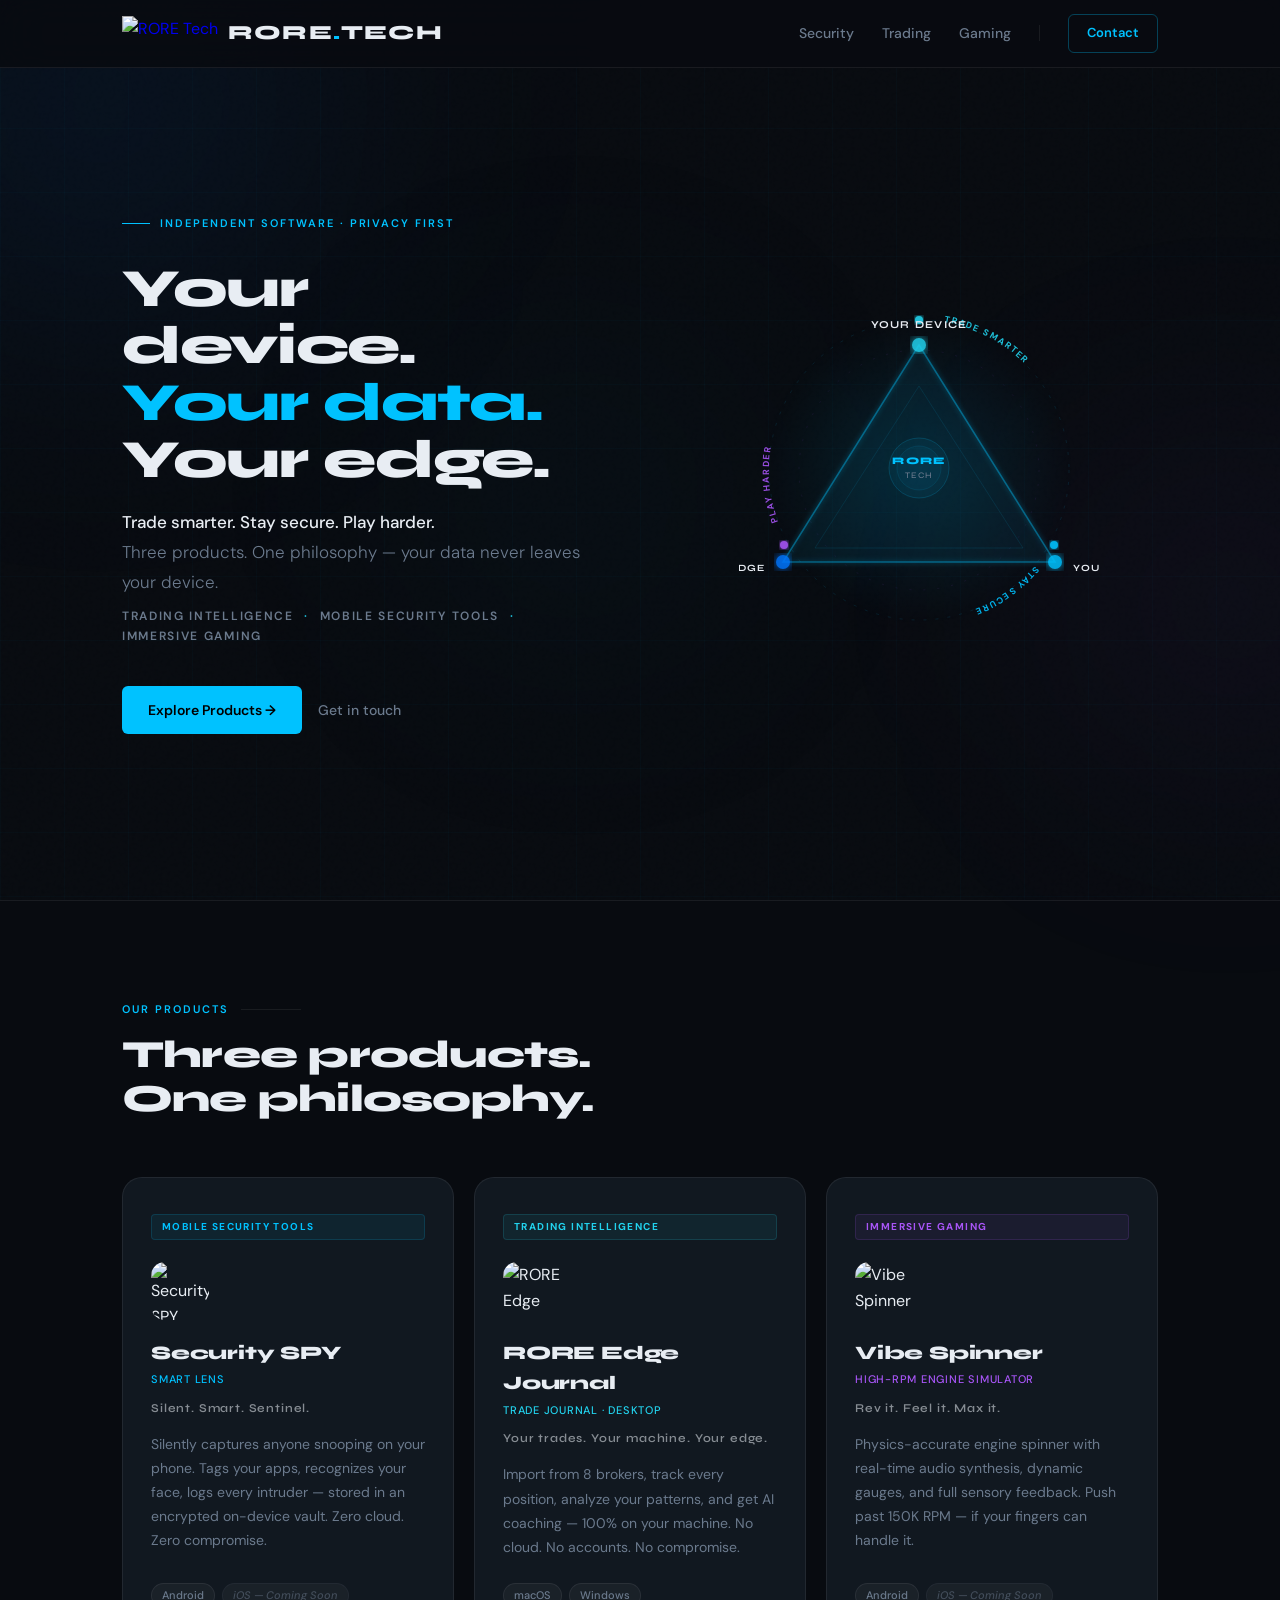
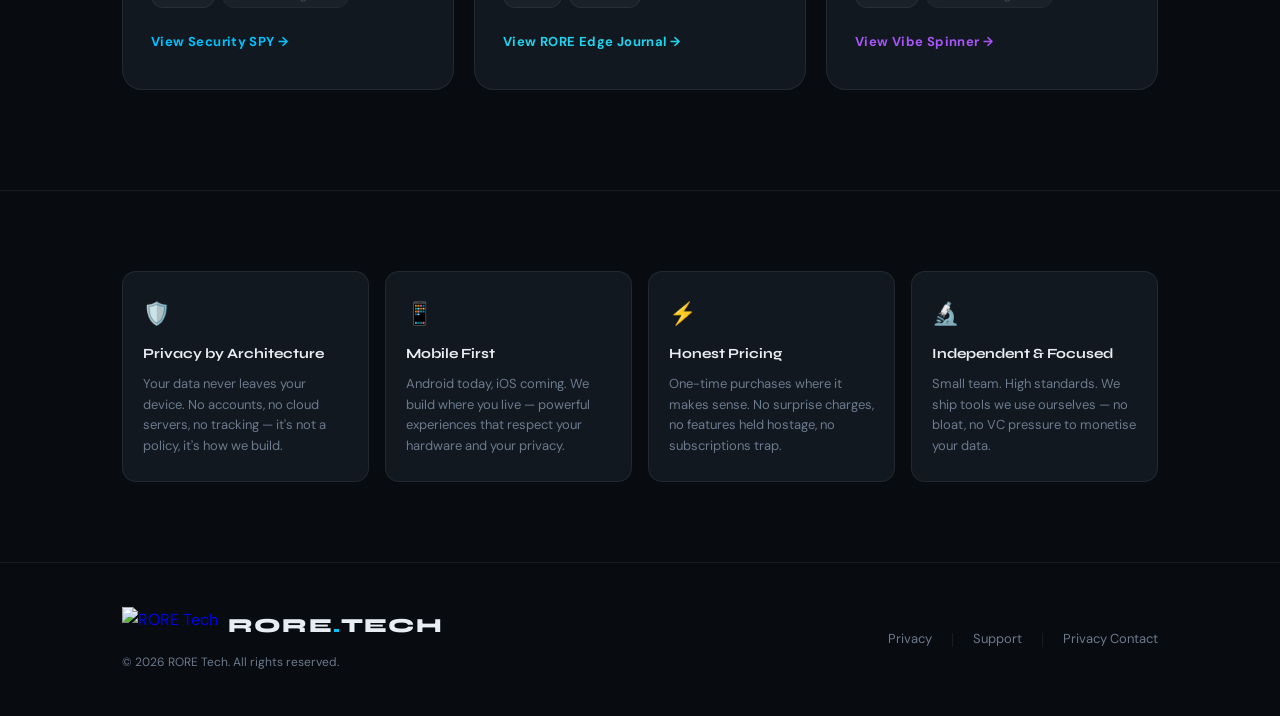
==== commit 60c17daf: "Full site rebuild — new architecture, product pages, nav logo update, Vibe Spinner rename" ====
--- a/index.html
+++ b/index.html
@@ -3,508 +3,373 @@
 <head>
   <meta charset="UTF-8">
   <meta name="viewport" content="width=device-width, initial-scale=1.0">
-  <title>RORE Tech — Security, Trading & Gaming Apps</title>
-  <meta name="description" content="RORE Tech builds privacy-first desktop and mobile applications — trade journals, Android security tools, and immersive web gaming experiences.">
+  <title>RORE Tech — Your Device. Your Data. Your Edge.</title>
+  <meta name="description" content="RORE Tech builds privacy-first mobile and desktop applications — trading intelligence, mobile security tools, and immersive gaming experiences.">
   <link rel="preconnect" href="https://fonts.googleapis.com">
   <link rel="preconnect" href="https://fonts.gstatic.com" crossorigin>
   <link href="https://fonts.googleapis.com/css2?family=Syne:wght@400;600;700;800&family=DM+Sans:ital,opsz,wght@0,9..40,300;0,9..40,400;0,9..40,500;1,9..40,300&display=swap" rel="stylesheet">
   <style>
     *, *::before, *::after { box-sizing: border-box; margin: 0; padding: 0; }
     :root {
-      --bg:#080B10; --bg2:#0D1117; --surface:#111820; --border:rgba(255,255,255,0.07);
-      --accent:#00C2FF; --accent2:#0076FF; --vibe:#A855F7; --vibe2:#7C3AED;
-      --fintech:#0E7490; --fintech2:#22D3EE; --fintech-light:rgba(14,116,144,0.15);
-      --text:#E8EDF3; --muted:#6B7A8D;
+      --bg: #080B10; --bg2: #0D1117; --surface: #111820;
+      --border: rgba(255,255,255,0.07);
+      --accent: #00C2FF; --accent2: #0076FF;
+      --vibe: #A855F7; --vibe2: #7C3AED;
+      --fintech: #0E7490; --fintech2: #22D3EE;
+      --text: #E8EDF3; --muted: #6B7A8D;
     }
     html { scroll-behavior: smooth; }
-    body { background:var(--bg); color:var(--text); font-family:'DM Sans',sans-serif; font-size:16px; line-height:1.6; overflow-x:hidden; }
-    body::before { content:''; position:fixed; inset:0; background-image:url("data:image/svg+xml,%3Csvg viewBox='0 0 256 256' xmlns='http://www.w3.org/2000/svg'%3E%3Cfilter id='noise'%3E%3CfeTurbulence type='fractalNoise' baseFrequency='0.9' numOctaves='4' stitchTiles='stitch'/%3E%3C/filter%3E%3Crect width='100%25' height='100%25' filter='url(%23noise)' opacity='0.04'/%3E%3C/svg%3E"); pointer-events:none; z-index:0; opacity:0.4; }
-    .grid-bg { position:fixed; inset:0; background-image:linear-gradient(rgba(0,194,255,0.03) 1px,transparent 1px),linear-gradient(90deg,rgba(0,194,255,0.03) 1px,transparent 1px); background-size:60px 60px; pointer-events:none; z-index:0; }
-    .orb { position:fixed; border-radius:50%; filter:blur(120px); pointer-events:none; z-index:0; }
-    .orb-1 { width:600px; height:600px; background:radial-gradient(circle,rgba(0,118,255,0.12),transparent 70%); top:-200px; left:-200px; }
-    .orb-2 { width:500px; height:500px; background:radial-gradient(circle,rgba(168,85,247,0.1),transparent 70%); bottom:10%; right:-150px; }
-    .orb-3 { width:400px; height:400px; background:radial-gradient(circle,rgba(14,116,144,0.12),transparent 70%); top:50%; left:50%; transform:translate(-50%,-50%); }
-    .container { max-width:1100px; margin:0 auto; padding:0 32px; position:relative; z-index:1; }
+    body { background: var(--bg); color: var(--text); font-family: 'DM Sans', sans-serif; font-size: 16px; line-height: 1.6; overflow-x: hidden; }
+    body::before { content: ''; position: fixed; inset: 0; background-image: url("data:image/svg+xml,%3Csvg viewBox='0 0 256 256' xmlns='http://www.w3.org/2000/svg'%3E%3Cfilter id='noise'%3E%3CfeTurbulence type='fractalNoise' baseFrequency='0.9' numOctaves='4' stitchTiles='stitch'/%3E%3C/filter%3E%3Crect width='100%25' height='100%25' filter='url(%23noise)' opacity='0.04'/%3E%3C/svg%3E"); pointer-events: none; z-index: 0; opacity: 0.4; }
+    .grid-bg { position: fixed; inset: 0; background-image: linear-gradient(rgba(0,194,255,0.025) 1px, transparent 1px), linear-gradient(90deg, rgba(0,194,255,0.025) 1px, transparent 1px); background-size: 64px 64px; pointer-events: none; z-index: 0; }
+    .orb { position: fixed; border-radius: 50%; filter: blur(130px); pointer-events: none; z-index: 0; }
+    .orb-1 { width: 700px; height: 700px; background: radial-gradient(circle, rgba(0,118,255,0.1), transparent 70%); top: -250px; left: -250px; }
+    .orb-2 { width: 500px; height: 500px; background: radial-gradient(circle, rgba(168,85,247,0.08), transparent 70%); bottom: 5%; right: -200px; }
+    .orb-3 { width: 400px; height: 400px; background: radial-gradient(circle, rgba(14,116,144,0.1), transparent 70%); top: 55%; left: 45%; transform: translate(-50%,-50%); }
+    .container { max-width: 1100px; margin: 0 auto; padding: 0 32px; position: relative; z-index: 1; }
 
     /* NAV */
-    nav { position:fixed; top:0; left:0; right:0; z-index:100; padding:20px 0; background:rgba(8,11,16,0.85); backdrop-filter:blur(20px); border-bottom:1px solid var(--border); }
-    nav .container { display:flex; align-items:center; justify-content:space-between; }
-    .logo { font-family:'Syne',sans-serif; font-weight:800; font-size:22px; letter-spacing:0.06em; color:var(--text); text-decoration:none; }
-    .logo span { color:var(--accent); }
-    .nav-links { display:flex; gap:32px; align-items:center; }
-    nav a.nav-link { font-size:14px; font-weight:500; color:var(--muted); text-decoration:none; transition:color 0.2s; }
-    nav a.nav-link:hover { color:var(--text); }
-    .nav-divider { width:1px; height:16px; background:var(--border); }
+    nav { position: fixed; top: 0; left: 0; right: 0; z-index: 100; padding: 14px 0; background: rgba(8,11,16,0.88); backdrop-filter: blur(24px); border-bottom: 1px solid var(--border); }
+    nav .container { display: flex; align-items: center; justify-content: space-between; }
+    .nav-logo { display: flex; align-items: center; gap: 10px; text-decoration: none; }
+    .nav-logo img { height: 34px; width: auto; display: block; }
+    .nav-logo-text { font-family: 'Syne', sans-serif; font-weight: 800; font-size: 20px; letter-spacing: 0.06em; color: var(--text); }
+    .nav-logo-text span { color: var(--accent); }
+    .nav-links { display: flex; gap: 28px; align-items: center; }
+    .nav-link { font-size: 14px; font-weight: 500; color: var(--muted); text-decoration: none; transition: color 0.2s; }
+    .nav-link:hover { color: var(--text); }
+    .nav-divider { width: 1px; height: 16px; background: var(--border); }
+    .nav-cta { font-size: 13px; font-weight: 600; color: var(--accent); text-decoration: none; border: 1px solid rgba(0,194,255,0.3); padding: 8px 18px; border-radius: 6px; transition: all 0.2s; }
+    .nav-cta:hover { background: rgba(0,194,255,0.08); }
 
     /* HERO */
-    .hero { min-height:100vh; display:flex; align-items:center; padding:120px 0 80px; }
-    .hero-inner { display:grid; grid-template-columns:1fr 1fr; gap:80px; align-items:center; }
-    .hero-eyebrow { display:inline-flex; align-items:center; gap:8px; font-size:12px; font-weight:500; letter-spacing:0.15em; text-transform:uppercase; color:var(--accent); margin-bottom:24px; }
-    .hero-eyebrow::before { content:''; display:block; width:24px; height:1px; background:var(--accent); }
-    h1 { font-family:'Syne',sans-serif; font-weight:800; font-size:clamp(38px,4.5vw,58px); line-height:1.05; letter-spacing:-0.02em; margin-bottom:24px; }
-    h1 .line-accent { color:var(--accent); }
-    h1 .line-fintech { color:var(--fintech2); }
-    .hero-sub { font-size:18px; font-weight:300; color:var(--muted); line-height:1.7; max-width:440px; margin-bottom:40px; }
-    .btn-group { display:flex; align-items:center; gap:16px; flex-wrap:wrap; }
-    .btn-primary { display:inline-flex; align-items:center; gap:10px; background:var(--accent); color:#000; font-family:'DM Sans',sans-serif; font-size:14px; font-weight:600; letter-spacing:0.03em; padding:14px 28px; border-radius:6px; text-decoration:none; transition:all 0.2s; }
-    .btn-primary:hover { background:#33CEFF; transform:translateY(-1px); box-shadow:0 8px 32px rgba(0,194,255,0.25); }
-    .btn-primary.fintech { background:var(--fintech2); color:#000; }
-    .btn-primary.fintech:hover { background:#38e4ff; box-shadow:0 8px 32px rgba(34,211,238,0.25); }
-    .btn-outline-fintech { display:inline-flex; align-items:center; gap:8px; color:var(--fintech2); font-size:14px; font-weight:600; text-decoration:none; border:1px solid rgba(34,211,238,0.3); padding:13px 24px; border-radius:6px; transition:all 0.2s; }
-    .btn-outline-fintech:hover { background:rgba(34,211,238,0.08); border-color:var(--fintech2); }
-    .btn-ghost { display:inline-flex; align-items:center; gap:8px; color:var(--muted); font-size:14px; font-weight:500; text-decoration:none; transition:color 0.2s; }
-    .btn-ghost:hover { color:var(--text); }
-
-    /* HERO PILLS */
-    .hero-pills { display:flex; flex-direction:column; gap:14px; animation:float 6s ease-in-out infinite; }
-    @keyframes float { 0%,100%{transform:translateY(0)} 50%{transform:translateY(-12px)} }
-    .product-pill { display:flex; align-items:center; gap:16px; background:var(--surface); border:1px solid var(--border); border-radius:14px; padding:18px 22px; transition:all 0.3s; text-decoration:none; color:var(--text); }
-    .product-pill:hover { transform:translateX(6px); border-color:rgba(0,194,255,0.25); }
-    .product-pill.vibe:hover { border-color:rgba(168,85,247,0.25); }
-    .product-pill.fintech:hover { border-color:rgba(34,211,238,0.25); }
-    .pill-icon { width:44px; height:44px; border-radius:10px; display:flex; align-items:center; justify-content:center; font-size:20px; flex-shrink:0; overflow:hidden; }
-    .pill-icon.security { background:linear-gradient(135deg,#0047CC,#00C2FF); box-shadow:0 4px 12px rgba(0,194,255,0.25); }
-    .pill-icon.gaming { background:linear-gradient(135deg,#7C3AED,#A855F7); box-shadow:0 4px 12px rgba(168,85,247,0.25); }
-    .pill-icon.trading { background:linear-gradient(135deg,#0E7490,#22D3EE); box-shadow:0 4px 12px rgba(14,116,144,0.35); }
-    .pill-icon img { width:100%; height:100%; object-fit:cover; border-radius:10px; }
-    .pill-info { flex:1; }
-    .pill-name { font-family:'Syne',sans-serif; font-weight:700; font-size:15px; margin-bottom:2px; }
-    .pill-desc { font-size:12px; color:var(--muted); }
-    .pill-badge { font-size:10px; font-weight:600; letter-spacing:0.08em; text-transform:uppercase; padding:3px 8px; border-radius:4px; white-space:nowrap; }
-    .pill-badge.live { background:rgba(0,194,255,0.1); color:var(--accent); border:1px solid rgba(0,194,255,0.2); }
-    .pill-badge.web { background:rgba(168,85,247,0.1); color:var(--vibe); border:1px solid rgba(168,85,247,0.2); }
-    .pill-badge.desktop { background:rgba(34,211,238,0.1); color:var(--fintech2); border:1px solid rgba(34,211,238,0.2); }
-
-    /* STATS */
-    .stats-bar { border-top:1px solid var(--border); border-bottom:1px solid var(--border); padding:40px 0; }
-    .stats-bar .container { display:grid; grid-template-columns:repeat(5,1fr); gap:40px; text-align:center; }
-    .stat-num { font-family:'Syne',sans-serif; font-size:32px; font-weight:800; color:var(--accent); line-height:1; margin-bottom:6px; }
-    .stat-num.purple { color:var(--vibe); }
-    .stat-num.teal { color:var(--fintech2); }
-    .stat-label { font-size:13px; color:var(--muted); font-weight:400; letter-spacing:0.03em; }
-
-    /* SECTIONS */
-    .section { padding:100px 0; }
-    .section-label { font-size:12px; font-weight:500; letter-spacing:0.15em; text-transform:uppercase; color:var(--accent); margin-bottom:16px; display:flex; align-items:center; gap:10px; }
-    .section-label.purple { color:var(--vibe); }
-    .section-label.teal { color:var(--fintech2); }
-    .section-label::after { content:''; flex:1; height:1px; background:var(--border); max-width:80px; }
-    .section-title { font-family:'Syne',sans-serif; font-weight:800; font-size:clamp(28px,3.5vw,42px); letter-spacing:-0.02em; margin-bottom:60px; line-height:1.15; }
-
-    /* CARDS */
-    .security-grid { display:grid; grid-template-columns:2fr 1fr; gap:24px; }
-    .vibe-grid { display:grid; grid-template-columns:2fr 1fr; gap:24px; }
-    .trading-grid { display:grid; grid-template-columns:2fr 1fr; gap:24px; }
-    .product-card { background:var(--surface); border:1px solid var(--border); border-radius:16px; padding:32px 28px; position:relative; overflow:hidden; transition:all 0.3s; }
-    .product-card:hover { border-color:rgba(0,194,255,0.2); transform:translateY(-4px); box-shadow:0 20px 60px rgba(0,0,0,0.4),0 0 0 1px rgba(0,194,255,0.1); }
-    .product-card::before { content:''; position:absolute; top:0; left:0; right:0; height:2px; background:linear-gradient(90deg,transparent,var(--accent),transparent); opacity:0; transition:opacity 0.3s; }
-    .product-card:hover::before,.product-card.featured::before { opacity:1; }
-    .product-card.featured { background:linear-gradient(135deg,#0D1A2E 0%,var(--surface) 100%); border-color:rgba(0,194,255,0.15); }
-    .trading-card { background:var(--surface); border:1px solid var(--border); border-radius:16px; padding:32px 28px; position:relative; overflow:hidden; transition:all 0.3s; }
-    .trading-card:hover { border-color:rgba(34,211,238,0.25); transform:translateY(-4px); box-shadow:0 20px 60px rgba(0,0,0,0.4),0 0 0 1px rgba(34,211,238,0.1); }
-    .trading-card::before { content:''; position:absolute; top:0; left:0; right:0; height:2px; background:linear-gradient(90deg,transparent,var(--fintech2),transparent); opacity:0; transition:opacity 0.3s; }
-    .trading-card:hover::before,.trading-card.featured::before { opacity:1; }
-    .trading-card.featured { background:linear-gradient(135deg,#0A1A20 0%,var(--surface) 100%); border-color:rgba(14,116,144,0.2); }
-    .vibe-card { background:var(--surface); border:1px solid var(--border); border-radius:16px; padding:32px 28px; position:relative; overflow:hidden; transition:all 0.3s; }
-    .vibe-card:hover { border-color:rgba(168,85,247,0.25); transform:translateY(-4px); box-shadow:0 20px 60px rgba(0,0,0,0.4),0 0 0 1px rgba(168,85,247,0.1); }
-    .vibe-card::before { content:''; position:absolute; top:0; left:0; right:0; height:2px; background:linear-gradient(90deg,transparent,var(--vibe),transparent); opacity:0; transition:opacity 0.3s; }
-    .vibe-card:hover::before,.vibe-card.featured::before { opacity:1; }
-    .vibe-card.featured { background:linear-gradient(135deg,#150D2E 0%,var(--surface) 100%); border-color:rgba(168,85,247,0.15); }
-
-    .product-badge { display:inline-flex; align-items:center; gap:6px; font-size:11px; font-weight:600; letter-spacing:0.08em; text-transform:uppercase; padding:4px 10px; border-radius:4px; margin-bottom:20px; }
-    .badge-live { background:rgba(0,194,255,0.1); color:var(--accent); border:1px solid rgba(0,194,255,0.2); }
-    .badge-live::before { content:''; width:6px; height:6px; background:var(--accent); border-radius:50%; animation:pulse 2s infinite; }
-    .badge-live-teal { background:rgba(34,211,238,0.1); color:var(--fintech2); border:1px solid rgba(34,211,238,0.2); }
-    .badge-live-teal::before { content:''; width:6px; height:6px; background:var(--fintech2); border-radius:50%; animation:pulse 2s infinite; }
-    .badge-web { background:rgba(168,85,247,0.1); color:var(--vibe); border:1px solid rgba(168,85,247,0.2); }
-    .badge-soon { background:rgba(107,122,141,0.1); color:var(--muted); border:1px solid rgba(107,122,141,0.2); }
-    @keyframes pulse { 0%,100%{opacity:1;transform:scale(1)} 50%{opacity:0.5;transform:scale(0.8)} }
-
-    .product-icon { width:52px; height:52px; border-radius:12px; display:flex; align-items:center; justify-content:center; font-size:22px; margin-bottom:16px; overflow:hidden; }
-    .product-icon img { width:100%; height:100%; object-fit:cover; border-radius:12px; }
-    .icon-blue { background:linear-gradient(135deg,#0047CC,#00C2FF); box-shadow:0 4px 16px rgba(0,194,255,0.25); }
-    .icon-purple { background:linear-gradient(135deg,#7C3AED,#A855F7); box-shadow:0 4px 16px rgba(168,85,247,0.25); }
-    .icon-teal { background:linear-gradient(135deg,#0E7490,#22D3EE); box-shadow:0 4px 16px rgba(14,116,144,0.35); }
-    .icon-muted { background:rgba(255,255,255,0.05); border:1px solid var(--border); }
-    .product-name { font-family:'Syne',sans-serif; font-weight:700; font-size:20px; letter-spacing:-0.01em; margin-bottom:10px; }
-    .product-desc { font-size:14px; color:var(--muted); line-height:1.65; margin-bottom:20px; }
-    .product-features { list-style:none; display:flex; flex-direction:column; gap:7px; margin-bottom:24px; }
-    .product-features li { font-size:13px; color:var(--muted); display:flex; align-items:center; gap:8px; }
-    .product-features li::before { content:'→'; color:var(--accent); font-size:12px; flex-shrink:0; }
-    .product-features.purple li::before { color:var(--vibe); }
-    .product-features.teal li::before { color:var(--fintech2); }
-    .product-link { font-size:13px; font-weight:600; color:var(--accent); text-decoration:none; letter-spacing:0.03em; display:inline-flex; align-items:center; gap:6px; transition:gap 0.2s; }
-    .product-link:hover { gap:10px; }
-    .product-link.purple { color:var(--vibe); }
-    .product-link.teal { color:var(--fintech2); }
-    .card-btn-group { display:flex; gap:12px; flex-wrap:wrap; }
-
-    /* PRICING */
-    .pricing-section { padding:100px 0; border-top:1px solid var(--border); }
-    .pricing-grid { display:grid; grid-template-columns:repeat(3,1fr); gap:24px; margin-bottom:32px; }
-    .pricing-card { background:var(--surface); border:1px solid var(--border); border-radius:16px; padding:32px 28px; position:relative; overflow:hidden; transition:all 0.3s; display:flex; flex-direction:column; }
-    .pricing-card:hover { transform:translateY(-4px); }
-    .pricing-card.popular { border-color:rgba(34,211,238,0.3); background:linear-gradient(135deg,#0A1A20 0%,var(--surface) 100%); }
-    .pricing-card.popular::before { content:''; position:absolute; top:0; left:0; right:0; height:2px; background:linear-gradient(90deg,transparent,var(--fintech2),transparent); }
-    .pricing-badge { display:inline-block; font-size:10px; font-weight:700; letter-spacing:0.1em; text-transform:uppercase; padding:3px 10px; border-radius:20px; margin-bottom:20px; }
-    .pricing-badge.popular-badge { background:rgba(34,211,238,0.15); color:var(--fintech2); border:1px solid rgba(34,211,238,0.3); }
-    .pricing-badge.value-badge { background:rgba(251,191,36,0.15); color:#FCD34D; border:1px solid rgba(251,191,36,0.3); }
-    .pricing-name { font-family:'Syne',sans-serif; font-weight:800; font-size:22px; margin-bottom:8px; }
-    .pricing-price { font-family:'Syne',sans-serif; font-weight:800; font-size:40px; line-height:1; margin-bottom:4px; }
-    .pricing-price span { font-size:18px; font-weight:400; color:var(--muted); }
-    .pricing-period { font-size:13px; color:var(--muted); margin-bottom:24px; }
-    .pricing-features { list-style:none; display:flex; flex-direction:column; gap:10px; margin-bottom:32px; flex:1; }
-    .pricing-features li { font-size:14px; color:var(--muted); display:flex; align-items:center; gap:10px; }
-    .pricing-features li::before { content:'✓'; color:var(--fintech2); font-size:13px; font-weight:700; flex-shrink:0; }
-    .pricing-btn { display:block; text-align:center; padding:14px 24px; border-radius:8px; font-size:14px; font-weight:600; text-decoration:none; transition:all 0.2s; }
-    .pricing-btn.free-btn { background:rgba(255,255,255,0.06); color:var(--text); border:1px solid var(--border); }
-    .pricing-btn.free-btn:hover { background:rgba(255,255,255,0.1); }
-    .pricing-btn.pro-btn { background:var(--fintech2); color:#000; }
-    .pricing-btn.pro-btn:hover { background:#38e4ff; box-shadow:0 8px 32px rgba(34,211,238,0.3); }
-    .pricing-btn.lifetime-btn { background:linear-gradient(135deg,#1B3A5C,#0E7490); color:var(--text); border:1px solid rgba(34,211,238,0.2); }
-    .pricing-btn.lifetime-btn:hover { border-color:var(--fintech2); box-shadow:0 8px 32px rgba(14,116,144,0.3); }
-    .pricing-guarantee { text-align:center; font-size:13px; color:var(--muted); }
-    .pricing-guarantee span { color:var(--fintech2); }
-
-    /* ABOUT */
-    .about-section { padding:100px 0; border-top:1px solid var(--border); }
-    .about-grid { display:grid; grid-template-columns:1fr 1fr; gap:80px; align-items:center; }
-    .about-text h2 { font-family:'Syne',sans-serif; font-weight:800; font-size:clamp(28px,3vw,40px); letter-spacing:-0.02em; margin-bottom:20px; line-height:1.2; }
-    .about-text p { font-size:16px; color:var(--muted); line-height:1.75; margin-bottom:16px; }
-    .pillars { display:grid; grid-template-columns:1fr 1fr; gap:16px; }
-    .pillar { background:var(--surface); border:1px solid var(--border); border-radius:12px; padding:20px; transition:border-color 0.2s; }
-    .pillar:hover { border-color:rgba(0,194,255,0.2); }
-    .pillar-icon { font-size:22px; margin-bottom:10px; }
-    .pillar-title { font-family:'Syne',sans-serif; font-weight:700; font-size:14px; margin-bottom:6px; }
-    .pillar-text { font-size:13px; color:var(--muted); line-height:1.5; }
-
-    /* SECTION BORDERS */
-    .vibe-section { padding:100px 0; border-top:1px solid var(--border); }
-    .trading-section { padding:100px 0; border-top:1px solid var(--border); }
+    .hero { min-height: 100vh; display: flex; align-items: center; padding: 120px 0 80px; }
+    .hero-inner { display: grid; grid-template-columns: 1fr 1fr; gap: 80px; align-items: center; }
+    @keyframes fadeUp { from { opacity: 0; transform: translateY(22px); } to { opacity: 1; transform: translateY(0); } }
+    .hero-eyebrow { display: inline-flex; align-items: center; gap: 10px; font-size: 11px; font-weight: 600; letter-spacing: 0.18em; text-transform: uppercase; color: var(--accent); margin-bottom: 28px; opacity: 0; animation: fadeUp 0.6s ease 0.1s forwards; }
+    .hero-eyebrow::before { content: ''; display: block; width: 28px; height: 1px; background: var(--accent); }
+    .hero-title { font-family: 'Syne', sans-serif; font-weight: 800; font-size: clamp(38px, 4.2vw, 56px); line-height: 1.06; letter-spacing: -0.025em; margin-bottom: 20px; opacity: 0; animation: fadeUp 0.6s ease 0.2s forwards; }
+    .t1 { color: var(--text); display: block; }
+    .t2 { color: var(--accent); display: block; }
+    .t3 { color: var(--text); display: block; }
+    .hero-sub { font-size: 17px; font-weight: 300; color: var(--muted); line-height: 1.75; margin-bottom: 10px; opacity: 0; animation: fadeUp 0.6s ease 0.3s forwards; }
+    .hero-sub strong { color: var(--text); font-weight: 500; }
+    .hero-tagline { font-size: 12px; font-weight: 600; letter-spacing: 0.14em; text-transform: uppercase; color: var(--muted); margin-bottom: 40px; opacity: 0; animation: fadeUp 0.6s ease 0.35s forwards; }
+    .hero-tagline span { color: var(--fintech2); margin: 0 6px; }
+    .btn-group { display: flex; align-items: center; gap: 16px; flex-wrap: wrap; opacity: 0; animation: fadeUp 0.6s ease 0.45s forwards; }
+    .btn-primary { display: inline-flex; align-items: center; gap: 8px; background: var(--accent); color: #000; font-size: 14px; font-weight: 600; padding: 13px 26px; border-radius: 6px; text-decoration: none; transition: all 0.2s; }
+    .btn-primary:hover { background: #33CEFF; transform: translateY(-2px); box-shadow: 0 10px 36px rgba(0,194,255,0.28); }
+    .btn-ghost { display: inline-flex; align-items: center; gap: 8px; color: var(--muted); font-size: 14px; font-weight: 500; text-decoration: none; transition: color 0.2s; }
+    .btn-ghost:hover { color: var(--text); }
+
+    /* TRIANGLE */
+    .hero-visual { display: flex; align-items: center; justify-content: center; opacity: 0; animation: fadeUp 0.9s ease 0.55s forwards; }
+    .tri-wrap { position: relative; width: 360px; height: 360px; }
+    @keyframes orbitSpin { from { transform: rotate(0deg); } to { transform: rotate(360deg); } }
+    @keyframes orbitSpinR { from { transform: rotate(0deg); } to { transform: rotate(-360deg); } }
+    @keyframes triPulse { 0%,100% { opacity:0.85; } 50% { opacity:1; } }
+    .g-orbit { animation: orbitSpin 20s linear infinite; transform-origin: 180px 180px; }
+    .g-orbit-r { animation: orbitSpinR 28s linear infinite; transform-origin: 180px 180px; }
+    .g-tri { animation: triPulse 5s ease-in-out infinite; }
+
+    /* DIVIDER */
+    hr.divider { border: none; border-top: 1px solid var(--border); }
+
+    /* PRODUCTS */
+    .products-section { padding: 100px 0; }
+    .section-eyebrow { font-size: 11px; font-weight: 600; letter-spacing: 0.18em; text-transform: uppercase; color: var(--accent); margin-bottom: 14px; display: flex; align-items: center; gap: 12px; }
+    .section-eyebrow::after { content: ''; flex: 1; height: 1px; background: var(--border); max-width: 60px; }
+    .section-title { font-family: 'Syne', sans-serif; font-weight: 800; font-size: clamp(28px, 3vw, 40px); letter-spacing: -0.02em; margin-bottom: 56px; line-height: 1.15; }
+    .products-grid { display: grid; grid-template-columns: repeat(3, 1fr); gap: 20px; }
+
+    /* CARD */
+    .product-card { background: var(--surface); border: 1px solid var(--border); border-radius: 20px; padding: 36px 28px; position: relative; overflow: hidden; transition: all 0.35s cubic-bezier(0.4,0,0.2,1); display: flex; flex-direction: column; text-decoration: none; color: var(--text); }
+    .product-card::before { content: ''; position: absolute; top: 0; left: 0; right: 0; height: 2px; opacity: 0; transition: opacity 0.35s; }
+    .product-card.pc-s::before { background: linear-gradient(90deg, transparent, var(--accent), transparent); }
+    .product-card.pc-t::before { background: linear-gradient(90deg, transparent, var(--fintech2), transparent); }
+    .product-card.pc-g::before { background: linear-gradient(90deg, transparent, var(--vibe), transparent); }
+    .product-card:hover { transform: translateY(-8px); }
+    .product-card.pc-s:hover { border-color: rgba(0,194,255,0.25); box-shadow: 0 28px 72px rgba(0,0,0,0.5), 0 0 0 1px rgba(0,194,255,0.06); }
+    .product-card.pc-s:hover::before { opacity: 1; }
+    .product-card.pc-t:hover { border-color: rgba(34,211,238,0.25); box-shadow: 0 28px 72px rgba(0,0,0,0.5), 0 0 0 1px rgba(34,211,238,0.06); }
+    .product-card.pc-t:hover::before { opacity: 1; }
+    .product-card.pc-g:hover { border-color: rgba(168,85,247,0.25); box-shadow: 0 28px 72px rgba(0,0,0,0.5), 0 0 0 1px rgba(168,85,247,0.06); }
+    .product-card.pc-g:hover::before { opacity: 1; }
+
+    .card-cat { font-size: 10px; font-weight: 700; letter-spacing: 0.14em; text-transform: uppercase; margin-bottom: 22px; padding: 4px 10px; border-radius: 4px; display: inline-block; }
+    .cc-s { background: rgba(0,194,255,0.07); color: var(--accent); border: 1px solid rgba(0,194,255,0.15); }
+    .cc-t { background: rgba(34,211,238,0.07); color: var(--fintech2); border: 1px solid rgba(34,211,238,0.15); }
+    .cc-g { background: rgba(168,85,247,0.07); color: var(--vibe); border: 1px solid rgba(168,85,247,0.15); }
+
+    .card-icon { width: 58px; height: 58px; border-radius: 14px; overflow: hidden; margin-bottom: 18px; }
+    .card-icon img { width: 100%; height: 100%; object-fit: cover; }
+
+    .card-name { font-family: 'Syne', sans-serif; font-weight: 800; font-size: 19px; letter-spacing: -0.01em; margin-bottom: 3px; }
+    .card-sub { font-size: 11px; font-weight: 500; letter-spacing: 0.07em; text-transform: uppercase; margin-bottom: 10px; }
+    .cs-s { color: var(--accent); } .cs-t { color: var(--fintech2); } .cs-g { color: var(--vibe); }
+    .card-tagline { font-family: 'Syne', sans-serif; font-size: 12px; font-weight: 600; letter-spacing: 0.07em; color: rgba(232,237,243,0.55); margin-bottom: 14px; }
+    .card-desc { font-size: 14px; color: var(--muted); line-height: 1.72; margin-bottom: 24px; flex: 1; }
+    .card-platforms { display: flex; gap: 7px; margin-bottom: 24px; flex-wrap: wrap; }
+    .ptag { font-size: 11px; font-weight: 500; color: var(--muted); background: rgba(255,255,255,0.04); border: 1px solid var(--border); padding: 3px 10px; border-radius: 20px; }
+    .ptag.soon { color: rgba(107,122,141,0.5); border-color: rgba(107,122,141,0.1); font-style: italic; }
+    .card-cta { font-size: 13px; font-weight: 700; letter-spacing: 0.03em; text-decoration: none; display: inline-flex; align-items: center; gap: 6px; transition: gap 0.2s; }
+    .cta-s { color: var(--accent); } .cta-t { color: var(--fintech2); } .cta-g { color: var(--vibe); }
+    .product-card:hover .card-cta { gap: 10px; }
+
+    /* PILLARS */
+    .pillars-section { padding: 80px 0; border-top: 1px solid var(--border); }
+    .pillars-grid { display: grid; grid-template-columns: repeat(4, 1fr); gap: 16px; }
+    .pillar { background: var(--surface); border: 1px solid var(--border); border-radius: 14px; padding: 24px 20px; transition: border-color 0.25s; }
+    .pillar:hover { border-color: rgba(0,194,255,0.15); }
+    .pillar-icon { font-size: 22px; margin-bottom: 12px; }
+    .pillar-title { font-family: 'Syne', sans-serif; font-weight: 700; font-size: 14px; margin-bottom: 8px; }
+    .pillar-text { font-size: 13px; color: var(--muted); line-height: 1.6; }
 
     /* FOOTER */
-    footer { border-top:1px solid var(--border); padding:48px 0; }
-    footer .container { display:flex; align-items:center; justify-content:space-between; flex-wrap:wrap; gap:16px; }
-    .footer-left .logo { font-size:18px; }
-    .footer-copy { font-size:13px; color:var(--muted); margin-top:6px; }
-    .footer-links { display:flex; gap:20px; flex-wrap:wrap; }
-    .footer-links a { font-size:13px; color:var(--muted); text-decoration:none; transition:color 0.2s; }
-    .footer-links a:hover { color:var(--text); }
-
-    /* ANIMATIONS */
-    .fade-up { opacity:0; transform:translateY(24px); animation:fadeUp 0.7s ease forwards; }
-    @keyframes fadeUp { to { opacity:1; transform:translateY(0); } }
-    .delay-1{animation-delay:0.1s} .delay-2{animation-delay:0.2s} .delay-3{animation-delay:0.35s} .delay-4{animation-delay:0.5s}
-
-    /* RESPONSIVE */
-    @media(max-width:768px){
-      .hero-inner,.about-grid{grid-template-columns:1fr;gap:40px}
-      .hero-pills{display:none}
-      .security-grid,.vibe-grid,.trading-grid,.pricing-grid{grid-template-columns:1fr}
-      .stats-bar .container{grid-template-columns:repeat(2,1fr);gap:24px;padding:0 16px}
-      .pillars{grid-template-columns:1fr}
-      footer .container{flex-direction:column;align-items:flex-start}
-      .nav-links{gap:16px}
-      .card-btn-group{flex-direction:column}
+    footer { border-top: 1px solid var(--border); padding: 44px 0; }
+    footer .container { display: flex; align-items: center; justify-content: space-between; flex-wrap: wrap; gap: 20px; }
+    .footer-logo img { height: 30px; width: auto; display: block; margin-bottom: 8px; }
+    .footer-copy { font-size: 12px; color: var(--muted); }
+    .footer-links { display: flex; gap: 20px; flex-wrap: wrap; align-items: center; }
+    .footer-links a { font-size: 13px; color: var(--muted); text-decoration: none; transition: color 0.2s; }
+    .footer-links a:hover { color: var(--text); }
+    .fdiv { width: 1px; height: 14px; background: var(--border); }
+
+    @media (max-width: 900px) {
+      .hero-inner { grid-template-columns: 1fr; gap: 48px; }
+      .hero-visual { display: none; }
+      .products-grid { grid-template-columns: 1fr; gap: 16px; }
+      .pillars-grid { grid-template-columns: 1fr 1fr; }
+    }
+    @media (max-width: 600px) {
+      .container { padding: 0 20px; }
+      .pillars-grid { grid-template-columns: 1fr; }
+      .nav-links { gap: 14px; }
+      footer .container { flex-direction: column; align-items: flex-start; }
     }
   </style>
 </head>
 <body>
-
 <div class="grid-bg"></div>
 <div class="orb orb-1"></div>
 <div class="orb orb-2"></div>
 <div class="orb orb-3"></div>
 
-<!-- NAV -->
 <nav>
   <div class="container">
-    <a href="/" class="logo">RORE<span>.</span>TECH</a>
+    <a href="/" class="nav-logo">
+      <img src="/RORE_Tech_transparent.png" alt="RORE Tech">
+      <span class="nav-logo-text">RORE<span>.</span>TECH</span>
+    </a>
     <div class="nav-links">
-      <a href="#security" class="nav-link">Security</a>
-      <a href="#trading" class="nav-link">Trading</a>
-      <a href="#gaming" class="nav-link">Gaming</a>
-      <a href="#pricing" class="nav-link">Pricing</a>
+      <a href="/security-spy/" class="nav-link">Security</a>
+      <a href="/journal/" class="nav-link">Trading</a>
+      <a href="/vibespinner/" class="nav-link">Gaming</a>
       <div class="nav-divider"></div>
-      <a href="mailto:support@roretech.com" class="nav-link">Contact</a>
+      <a href="mailto:support@roretech.com" class="nav-cta">Contact</a>
     </div>
   </div>
 </nav>
 
-<!-- HERO -->
 <section class="hero">
   <div class="container">
     <div class="hero-inner">
       <div>
-        <div class="hero-eyebrow fade-up">Apps by RORE Tech</div>
-        <h1 class="fade-up delay-1">
-          Security tools.<br>
-          <span class="line-fintech">Trading intelligence.</span><br>
-          <span class="line-accent">Gaming experiences.</span><br>
-          Built different.
+        <div class="hero-eyebrow">Independent Software · Privacy First</div>
+        <h1 class="hero-title">
+          <span class="t1">Your device.</span>
+          <span class="t2">Your data.</span>
+          <span class="t3">Your edge.</span>
         </h1>
-        <p class="hero-sub fade-up delay-2">
-          We build precision software — privacy-first trade journals, Android security tools, and immersive web gaming. Your data never leaves your device.
-        </p>
-        <div class="btn-group fade-up delay-3">
-          <a href="#trading" class="btn-primary fintech">Explore RORE Edge ↓</a>
+        <p class="hero-sub"><strong>Trade smarter. Stay secure. Play harder.</strong><br>Three products. One philosophy — your data never leaves your device.</p>
+        <p class="hero-tagline">Trading Intelligence <span>·</span> Mobile Security Tools <span>·</span> Immersive Gaming</p>
+        <div class="btn-group">
+          <a href="#products" class="btn-primary">Explore Products →</a>
           <a href="mailto:support@roretech.com" class="btn-ghost">Get in touch</a>
         </div>
       </div>
-      <div class="hero-pills fade-up delay-4">
-        <a href="#security" class="product-pill">
-          <div class="pill-icon security">🔒</div>
-          <div class="pill-info">
-            <div class="pill-name">Security SPY</div>
-            <div class="pill-desc">Silent face-capture for Android</div>
-          </div>
-          <span class="pill-badge live">Live</span>
-        </a>
-        <a href="#trading" class="product-pill fintech">
-          <div class="pill-icon trading">
-            <img src="assets/icon.png" alt="RORE Edge Journal">
-          </div>
-          <div class="pill-info">
-            <div class="pill-name">RORE Edge Journal</div>
-            <div class="pill-desc">Privacy-first trade journal</div>
-          </div>
-          <span class="pill-badge desktop">Desktop App</span>
-        </a>
-        <a href="#gaming" class="product-pill vibe">
-          <div class="pill-icon gaming">⚡</div>
-          <div class="pill-info">
-            <div class="pill-name">Vibe Studios Spinner</div>
-            <div class="pill-desc">150,000 RPM engine simulator</div>
-          </div>
-          <span class="pill-badge web">Web App</span>
-        </a>
+
+      <div class="hero-visual">
+        <div class="tri-wrap">
+          <svg viewBox="0 0 360 360" xmlns="http://www.w3.org/2000/svg" style="width:100%;height:100%">
+            <defs>
+              <radialGradient id="bgGlow" cx="50%" cy="50%" r="50%">
+                <stop offset="0%" stop-color="#00C2FF" stop-opacity="0.12"/>
+                <stop offset="100%" stop-color="#00C2FF" stop-opacity="0"/>
+              </radialGradient>
+              <filter id="glow"><feGaussianBlur stdDeviation="2.5" result="b"/><feMerge><feMergeNode in="b"/><feMergeNode in="SourceGraphic"/></feMerge></filter>
+              <filter id="glow2"><feGaussianBlur stdDeviation="5" result="b"/><feMerge><feMergeNode in="b"/><feMergeNode in="SourceGraphic"/></feMerge></filter>
+
+              <!-- Circular text paths — outer ring r=150, inner r=120 -->
+              <!-- Outer path (clockwise) for orbit text -->
+              <path id="outerCW"  d="M180,30 A150,150 0 1,1 179.99,30"/>
+              <!-- Three arcs spaced 120° apart on r=150 for the three phrases -->
+              <!-- TRADE SMARTER starts at top (270° = -90°) -->
+              <path id="pathTrade"   d="M180,30    A150,150 0 0,1 310,255"/>
+              <!-- STAY SECURE starts at bottom-right (30°) -->
+              <path id="pathSecure"  d="M310,255   A150,150 0 0,1 50,255"/>
+              <!-- PLAY HARDER starts at bottom-left (150°) -->
+              <path id="pathPlay"    d="M50,255    A150,150 0 0,1 180,30"/>
+            </defs>
+
+            <!-- bg glow -->
+            <circle cx="180" cy="180" r="155" fill="url(#bgGlow)"/>
+
+            <!-- outer orbit dashed ring — animates, carries the text -->
+            <g class="g-orbit">
+              <circle cx="180" cy="180" r="150" fill="none" stroke="rgba(0,194,255,0.1)" stroke-width="1" stroke-dasharray="3 9"/>
+            </g>
+            <!-- inner orbit dashed reverse -->
+            <g class="g-orbit-r">
+              <circle cx="180" cy="180" r="120" fill="none" stroke="rgba(168,85,247,0.08)" stroke-width="1" stroke-dasharray="2 12"/>
+            </g>
+
+            <!-- Orbit moving dots (rotate with ring) -->
+            <g class="g-orbit">
+              <circle cx="180" cy="30"  r="4" fill="#22D3EE" opacity="0.9" filter="url(#glow)"/>
+              <circle cx="315" cy="255" r="4" fill="#00C2FF" opacity="0.9" filter="url(#glow)"/>
+              <circle cx="45"  cy="255" r="4" fill="#A855F7" opacity="0.9" filter="url(#glow)"/>
+            </g>
+
+            <!-- Curved text — rotates with the outer ring -->
+            <g class="g-orbit">
+              <text font-family="DM Sans,sans-serif" font-size="9" font-weight="700" letter-spacing="0.18em" opacity="0.9">
+                <textPath href="#pathTrade"  startOffset="8%"  fill="#22D3EE">TRADE SMARTER</textPath>
+              </text>
+              <text font-family="DM Sans,sans-serif" font-size="9" font-weight="700" letter-spacing="0.18em" opacity="0.9">
+                <textPath href="#pathSecure" startOffset="8%"  fill="#00C2FF">STAY SECURE</textPath>
+              </text>
+              <text font-family="DM Sans,sans-serif" font-size="9" font-weight="700" letter-spacing="0.18em" opacity="0.9">
+                <textPath href="#pathPlay"   startOffset="8%"  fill="#A855F7">PLAY HARDER</textPath>
+              </text>
+            </g>
+
+            <!-- Triangle -->
+            <g class="g-tri">
+              <polygon points="180,55 316,272 44,272" fill="rgba(0,194,255,0.03)" stroke="rgba(0,194,255,0.4)" stroke-width="1.5" filter="url(#glow)"/>
+              <polygon points="180,96 284,258 76,258" fill="none" stroke="rgba(0,194,255,0.1)" stroke-width="1"/>
+            </g>
+
+            <!-- Corner glow nodes -->
+            <circle cx="180" cy="55"  r="7" fill="#22D3EE" opacity="0.85" filter="url(#glow2)"/>
+            <circle cx="316" cy="272" r="7" fill="#00C2FF" opacity="0.85" filter="url(#glow2)"/>
+            <circle cx="44"  cy="272" r="7" fill="#0076FF" opacity="0.85" filter="url(#glow2)"/>
+
+            <!-- Triangle vertex labels -->
+            <text x="180" y="38"  text-anchor="middle" font-family="Syne,sans-serif" font-weight="700" font-size="10.5" fill="#E8EDF3" letter-spacing="0.12em">YOUR DEVICE</text>
+            <text x="334" y="281" text-anchor="start"  font-family="Syne,sans-serif" font-weight="700" font-size="9.5"  fill="#E8EDF3" letter-spacing="0.1em">YOUR DATA</text>
+            <text x="26"  y="281" text-anchor="end"    font-family="Syne,sans-serif" font-weight="700" font-size="9.5"  fill="#E8EDF3" letter-spacing="0.1em">YOUR EDGE</text>
+
+            <!-- Center node -->
+            <circle cx="180" cy="178" r="30" fill="rgba(0,194,255,0.05)" stroke="rgba(0,194,255,0.18)" stroke-width="1"/>
+            <circle cx="180" cy="178" r="22" fill="rgba(0,194,255,0.04)" stroke="rgba(0,194,255,0.1)"  stroke-width="1"/>
+            <text x="180" y="174" text-anchor="middle" font-family="Syne,sans-serif" font-weight="800" font-size="10"  fill="#00C2FF" letter-spacing="0.14em">RORE</text>
+            <text x="180" y="188" text-anchor="middle" font-family="Syne,sans-serif" font-weight="500" font-size="8.5" fill="#6B7A8D" letter-spacing="0.12em">TECH</text>
+          </svg>
+        </div>
       </div>
     </div>
   </div>
 </section>
 
-<!-- STATS -->
-<div class="stats-bar">
-  <div class="container">
-    <div><div class="stat-num">100%</div><div class="stat-label">On-device processing</div></div>
-    <div><div class="stat-num">0</div><div class="stat-label">Data sent to servers</div></div>
-    <div><div class="stat-num teal">8</div><div class="stat-label">Brokers supported</div></div>
-    <div><div class="stat-num">150K</div><div class="stat-label">Max RPM simulated</div></div>
-    <div><div class="stat-num purple">3</div><div class="stat-label">Products shipped</div></div>
-  </div>
-</div>
-
-<!-- SECURITY -->
-<section class="section" id="security">
-  <div class="container">
-    <div class="section-label">Security Products</div>
-    <h2 class="section-title">Privacy-first Android<br>security tools.</h2>
-    <div class="security-grid">
-      <div class="product-card featured">
-        <div class="product-badge badge-live">● Live</div>
-        <div class="product-icon icon-blue">🔒</div>
-        <div class="product-name">Security SPY</div>
-        <p class="product-desc">Silent face-capture security for your Android device. Automatically photographs anyone who opens your tagged apps — and recognizes your face to skip the capture. All photos stored in a biometric-protected vault. Zero cloud.</p>
-        <ul class="product-features">
-          <li>Per-app monitoring — tag any installed app</li>
-          <li>Owner face recognition — no false captures</li>
-          <li>Biometric-protected photo vault</li>
-          <li>Full event log with timestamps</li>
-          <li>Fully on-device — no accounts, no cloud</li>
-        </ul>
-        <a href="https://play.google.com/store/apps/details?id=com.rore.securityspy" class="product-link">View on Google Play →</a>
-      </div>
-      <div class="product-card">
-        <div class="product-badge badge-soon">Coming Soon</div>
-        <div class="product-icon icon-muted">⚡</div>
-        <div class="product-name">More from RORE</div>
-        <p class="product-desc">Next generation of privacy-focused Android tools. Stay tuned.</p>
-        <ul class="product-features">
-          <li>Security &amp; privacy focus</li>
-          <li>On-device intelligence</li>
-          <li>No subscriptions required</li>
-        </ul>
-        <a href="mailto:support@roretech.com" class="product-link">Get notified →</a>
-      </div>
+<hr class="divider">
+
+<section class="products-section" id="products">
+  <div class="container">
+    <div class="section-eyebrow">Our Products</div>
+    <h2 class="section-title">Three products.<br>One philosophy.</h2>
+    <div class="products-grid">
+
+      <a href="/security-spy/" class="product-card pc-s">
+        <span class="card-cat cc-s">Mobile Security Tools</span>
+        <div class="card-icon"><img src="/security__spy_app_logo.png" alt="Security SPY"></div>
+        <div class="card-name">Security SPY</div>
+        <div class="card-sub cs-s">Smart Lens</div>
+        <div class="card-tagline">Silent. Smart. Sentinel.</div>
+        <p class="card-desc">Silently captures anyone snooping on your phone. Tags your apps, recognizes your face, logs every intruder — stored in an encrypted on-device vault. Zero cloud. Zero compromise.</p>
+        <div class="card-platforms">
+          <span class="ptag">Android</span>
+          <span class="ptag soon">iOS — Coming Soon</span>
+        </div>
+        <span class="card-cta cta-s">View Security SPY →</span>
+      </a>
+
+      <a href="/journal/" class="product-card pc-t">
+        <span class="card-cat cc-t">Trading Intelligence</span>
+        <div class="card-icon"><img src="/RORE_Tech_Journal_app_Logo.png" alt="RORE Edge Journal"></div>
+        <div class="card-name">RORE Edge Journal</div>
+        <div class="card-sub cs-t">Trade Journal · Desktop</div>
+        <div class="card-tagline">Your trades. Your machine. Your edge.</div>
+        <p class="card-desc">Import from 8 brokers, track every position, analyze your patterns, and get AI coaching — 100% on your machine. No cloud. No accounts. No compromise.</p>
+        <div class="card-platforms">
+          <span class="ptag">macOS</span>
+          <span class="ptag">Windows</span>
+        </div>
+        <span class="card-cta cta-t">View RORE Edge Journal →</span>
+      </a>
+
+      <a href="/vibespinner/" class="product-card pc-g">
+        <span class="card-cat cc-g">Immersive Gaming</span>
+        <div class="card-icon"><img src="/Vibe_Spinner_app_Logo.png" alt="Vibe Spinner"></div>
+        <div class="card-name">Vibe Spinner</div>
+        <div class="card-sub cs-g">High-RPM Engine Simulator</div>
+        <div class="card-tagline">Rev it. Feel it. Max it.</div>
+        <p class="card-desc">Physics-accurate engine spinner with real-time audio synthesis, dynamic gauges, and full sensory feedback. Push past 150K RPM — if your fingers can handle it.</p>
+        <div class="card-platforms">
+          <span class="ptag">Android</span>
+          <span class="ptag soon">iOS — Coming Soon</span>
+        </div>
+        <span class="card-cta cta-g">View Vibe Spinner →</span>
+      </a>
+
     </div>
   </div>
 </section>
 
-<!-- TRADING -->
-<section class="trading-section" id="trading">
-  <div class="container">
-    <div class="section-label teal">Trading Tools</div>
-    <h2 class="section-title">Privacy-first trading<br>intelligence.</h2>
-    <div class="trading-grid">
-      <div class="trading-card featured">
-        <div class="product-badge badge-live-teal">● Live — Desktop App</div>
-        <div class="product-icon icon-teal">
-          <img src="assets/icon.png" alt="RORE Edge Journal icon">
-        </div>
-        <div class="product-name">RORE Edge Journal</div>
-        <p class="product-desc">The trade journal built for serious day traders. Import from 8 brokers, track every position, analyze your patterns, and get AI coaching — all 100% on your machine. Zero cloud. Zero compromise.</p>
-        <ul class="product-features teal">
-          <li>Import from 8 brokers — Fidelity, Robinhood, Schwab, TDA, IBKR, Tastytrade, E*TRADE, Webull</li>
-          <li>Auto-detects broker format — no manual mapping required</li>
-          <li>Full analytics suite — win rate, drawdown, P&amp;L by setup</li>
-          <li>AI coaching powered by Claude (Pro feature)</li>
-          <li>100% local — your data never leaves your machine</li>
-        </ul>
-        <div class="card-btn-group">
-          <a href="https://github.com/rj235417-ui/rore-edge-journal/releases" class="btn-primary fintech">Download for Mac →</a>
-          <a href="#pricing" class="btn-outline-fintech">View Pricing →</a>
-        </div>
-      </div>
-      <div class="trading-card">
-        <div class="product-badge badge-soon">Coming Soon</div>
-        <div class="product-icon icon-muted">📊</div>
-        <div class="product-name">More from RORE Edge</div>
-        <p class="product-desc">More fintech tools in the pipeline — scanner, risk manager, options tracker.</p>
-        <ul class="product-features teal">
-          <li>RORE Edge Scanner</li>
-          <li>RORE Edge Risk Manager</li>
-          <li>All 100% local, no cloud</li>
-        </ul>
-        <a href="mailto:support@roretech.com" class="product-link teal">Get notified →</a>
+<section class="pillars-section">
+  <div class="container">
+    <div class="pillars-grid">
+      <div class="pillar">
+        <div class="pillar-icon">🛡️</div>
+        <div class="pillar-title">Privacy by Architecture</div>
+        <p class="pillar-text">Your data never leaves your device. No accounts, no cloud servers, no tracking — it's not a policy, it's how we build.</p>
+      </div>
+      <div class="pillar">
+        <div class="pillar-icon">📱</div>
+        <div class="pillar-title">Mobile First</div>
+        <p class="pillar-text">Android today, iOS coming. We build where you live — powerful experiences that respect your hardware and your privacy.</p>
+      </div>
+      <div class="pillar">
+        <div class="pillar-icon">⚡</div>
+        <div class="pillar-title">Honest Pricing</div>
+        <p class="pillar-text">One-time purchases where it makes sense. No surprise charges, no features held hostage, no subscriptions trap.</p>
+      </div>
+      <div class="pillar">
+        <div class="pillar-icon">🔬</div>
+        <div class="pillar-title">Independent & Focused</div>
+        <p class="pillar-text">Small team. High standards. We ship tools we use ourselves — no bloat, no VC pressure to monetise your data.</p>
       </div>
     </div>
   </div>
 </section>
 
-<!-- PRICING -->
-<section class="pricing-section" id="pricing">
-  <div class="container">
-    <div class="section-label teal">RORE Edge Journal</div>
-    <h2 class="section-title">Simple, honest pricing.</h2>
-    <p style="font-size:16px;color:var(--muted);margin-top:-40px;margin-bottom:48px;font-style:italic;">Your trades. Your machine. Your edge.</p>
-    <div class="pricing-grid">
-
-      <!-- FREE -->
-      <div class="pricing-card">
-        <div class="pricing-name">Free</div>
-        <div class="pricing-price">$0<span>/mo</span></div>
-        <div class="pricing-period">No credit card required</div>
-        <ul class="pricing-features">
-          <li>40 trades per month</li>
-          <li>Dashboard &amp; Calendar</li>
-          <li>All 8 broker imports</li>
-          <li>Auto-detect broker format</li>
-          <li>Resets 1st of each month</li>
-        </ul>
-        <a href="https://github.com/rj235417-ui/rore-edge-journal/releases" class="pricing-btn free-btn">Download Free →</a>
-      </div>
-
-      <!-- PRO -->
-      <div class="pricing-card popular">
-        <div class="pricing-badge popular-badge">★ Most Popular</div>
-        <div class="pricing-name">Pro</div>
-        <div class="pricing-price">$9.99<span>/mo</span></div>
-        <div class="pricing-period">Cancel anytime</div>
-        <ul class="pricing-features">
-          <li>Unlimited trades</li>
-          <li>Full Trade Log with filtering</li>
-          <li>Complete analytics suite</li>
-          <li>AI coaching powered by Claude</li>
-          <li>Priority support</li>
-          <li>All future updates</li>
-        </ul>
-        <a href="https://roretech.com/upgrade" class="pricing-btn pro-btn">Start Pro →</a>
-      </div>
-
-      <!-- LIFETIME -->
-      <div class="pricing-card">
-        <div class="pricing-badge value-badge">⚡ Best Value</div>
-        <div class="pricing-name">Lifetime</div>
-        <div class="pricing-price">$199<span> once</span></div>
-        <div class="pricing-period">One payment, yours forever</div>
-        <ul class="pricing-features">
-          <li>Everything in Pro, forever</li>
-          <li>No monthly charges — ever</li>
-          <li>All future updates included</li>
-          <li>License key — instant delivery</li>
-          <li>Transfer to new machine</li>
-          <li>30-day money-back guarantee</li>
-        </ul>
-        <a href="https://roretech.com/upgrade" class="pricing-btn lifetime-btn">Get Lifetime Access →</a>
-      </div>
-
-    </div>
-    <p class="pricing-guarantee">All purchases include a <span>30-day money-back guarantee</span>. License keys delivered instantly via email.</p>
-  </div>
-</section>
-
-<!-- GAMING -->
-<section class="vibe-section" id="gaming">
-  <div class="container">
-    <div class="section-label purple">Gaming &amp; Web Apps</div>
-    <h2 class="section-title">Immersive web<br>gaming experiences.</h2>
-    <div class="vibe-grid">
-      <div class="vibe-card featured">
-        <div class="product-badge badge-web">⚡ Web App — Live</div>
-        <div class="product-icon icon-purple">🌀</div>
-        <div class="product-name">Vibe Studios Spinner</div>
-        <p class="product-desc">The ultimate high-RPM engine spinner. Physics-accurate simulation with real-time FM audio synthesis, dynamic gauges, and sensory feedback — all in your browser. No download required.</p>
-        <ul class="product-features purple">
-          <li>Custom momentum-based physics engine</li>
-          <li>Dual-oscillator Web Audio API synthesis</li>
-          <li>4 skins — Lambo, Mustang, Harley, Jet</li>
-          <li>Overheat glow &amp; UI shake above 120K RPM</li>
-          <li>Installable PWA — add to home screen</li>
-        </ul>
-        <a href="/games/vibespinner/" class="product-link purple">Launch Vibe Spinner →</a>
-      </div>
-      <div class="vibe-card">
-        <div class="product-badge badge-soon">Coming Soon</div>
-        <div class="product-icon icon-muted">🎮</div>
-        <div class="product-name">More from Vibe Studios</div>
-        <p class="product-desc">More high-fidelity sensory web experiences in the pipeline.</p>
-        <ul class="product-features purple">
-          <li>Game Mode — Hide &amp; Hit mechanics</li>
-          <li>Global leaderboards</li>
-          <li>Premium skin store</li>
-        </ul>
-        <a href="mailto:support@roretech.com" class="product-link purple">Get notified →</a>
-      </div>
-    </div>
-  </div>
-</section>
-
-<!-- ABOUT -->
-<section class="about-section">
-  <div class="container">
-    <div class="about-grid">
-      <div class="about-text">
-        <div class="section-label">About RORE</div>
-        <h2>We build tools that<br>respect your privacy.</h2>
-        <p>RORE Tech is an independent software company building practical, privacy-first applications — from the RORE Edge trade journal for serious day traders, to Android security tools and high-performance web gaming experiences.</p>
-        <p>Every product we ship processes data exclusively on your device. No accounts. No cloud storage. No ads. No compromise.</p>
-      </div>
-      <div class="pillars">
-        <div class="pillar"><div class="pillar-icon">🛡️</div><div class="pillar-title">Privacy First</div><p class="pillar-text">Your data never leaves your device. No cloud, no servers, no tracking.</p></div>
-        <div class="pillar"><div class="pillar-icon">📈</div><div class="pillar-title">Trading Tools</div><p class="pillar-text">RORE Edge Journal — 8-broker import, full analytics, AI coaching.</p></div>
-        <div class="pillar"><div class="pillar-icon">🧠</div><div class="pillar-title">On-Device AI</div><p class="pillar-text">From face recognition to Claude-powered coaching — all processed locally.</p></div>
-        <div class="pillar"><div class="pillar-icon">🎮</div><div class="pillar-title">Web Gaming</div><p class="pillar-text">High-fidelity browser experiences that feel native — no app store required.</p></div>
-      </div>
-    </div>
-  </div>
-</section>
-
-<!-- FOOTER -->
 <footer>
   <div class="container">
-    <div class="footer-left">
-      <a href="/" class="logo">RORE<span>.</span>TECH</a>
+    <div class="footer-logo">
+      <a href="/" class="nav-logo" style="margin-bottom:8px;">
+        <img src="/RORE_Tech_transparent.png" alt="RORE Tech">
+        <span class="nav-logo-text">RORE<span>.</span>TECH</span>
+      </a>
       <p class="footer-copy">© 2026 RORE Tech. All rights reserved.</p>
     </div>
     <div class="footer-links">
-      <a href="/privacy.html">Privacy Policy</a>
-      <a href="/journal/terms.html">Journal Terms</a>
-      <a href="/journal/privacy.html">Journal Privacy</a>
+      <a href="/privacy.html">Privacy</a>
+      <div class="fdiv"></div>
       <a href="mailto:support@roretech.com">Support</a>
+      <div class="fdiv"></div>
       <a href="mailto:privacy@roretech.com">Privacy Contact</a>
     </div>
   </div>
 </footer>
-
 </body>
 </html>
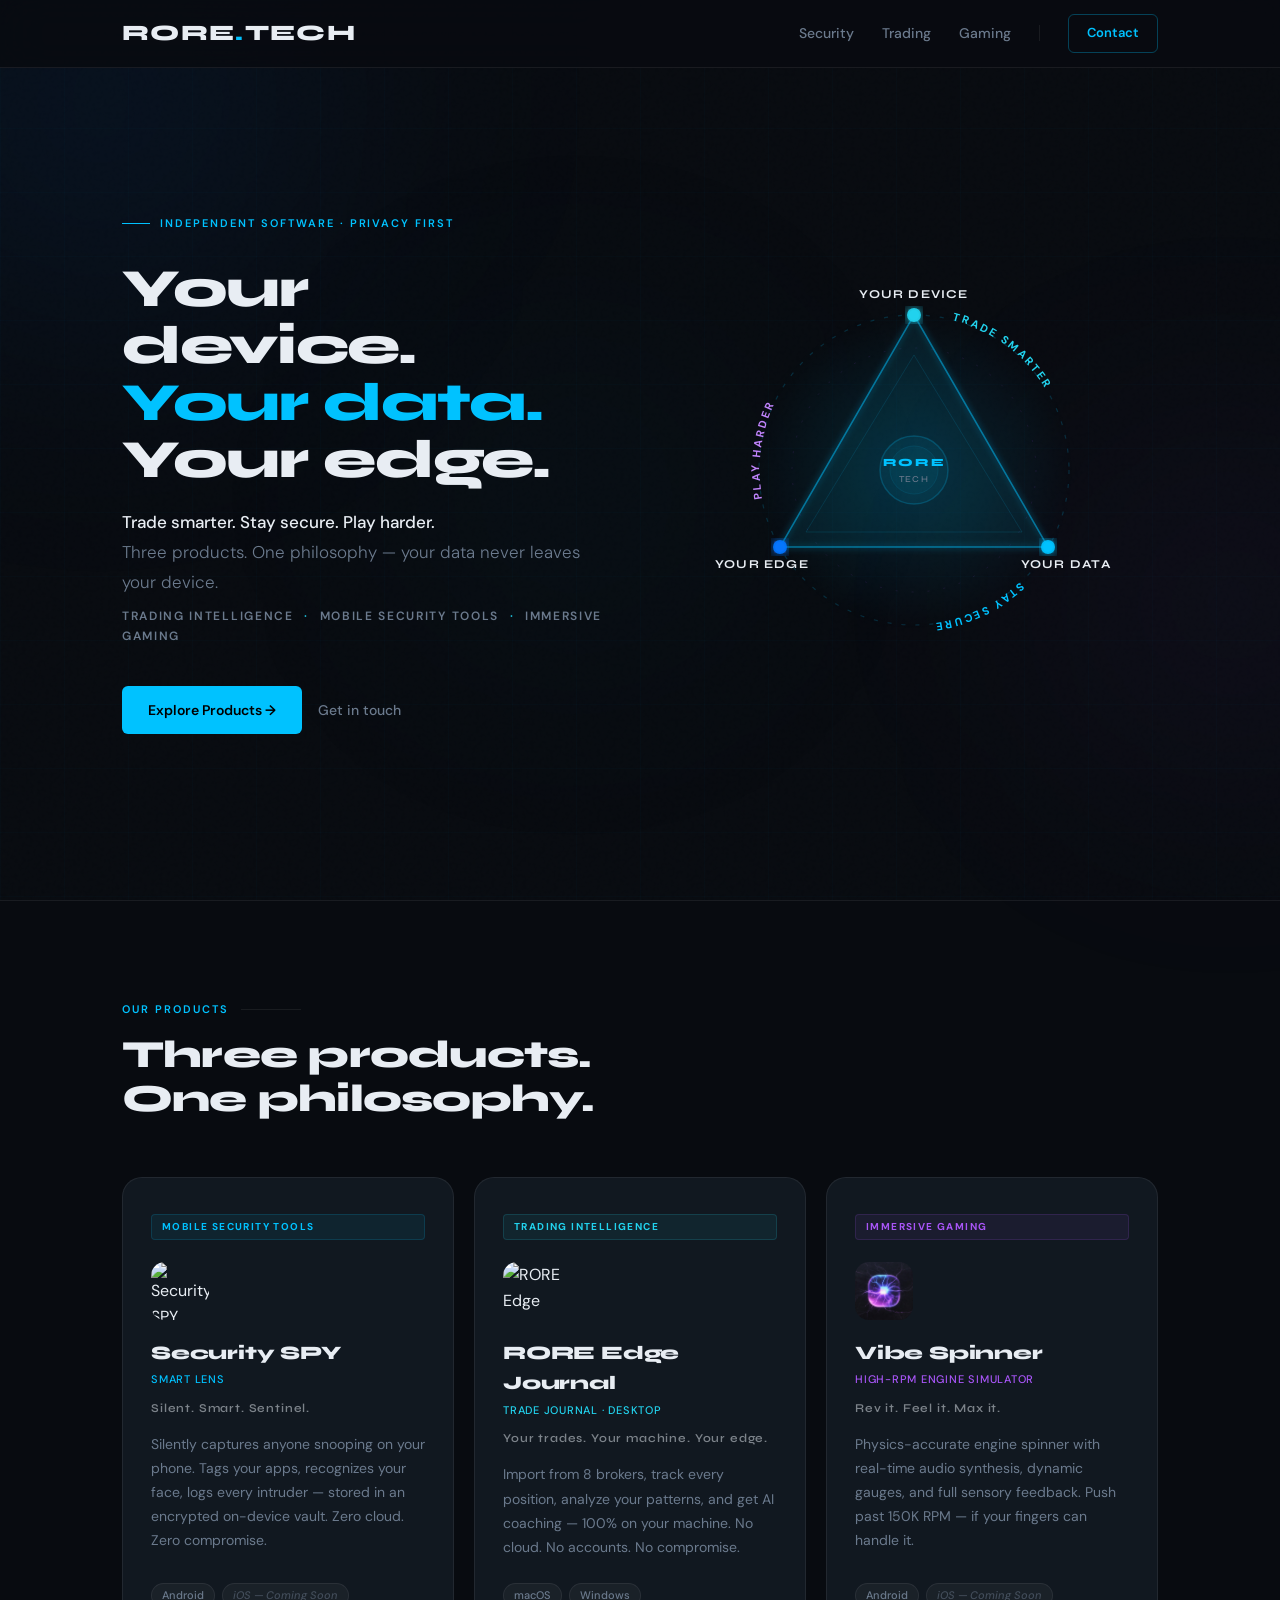
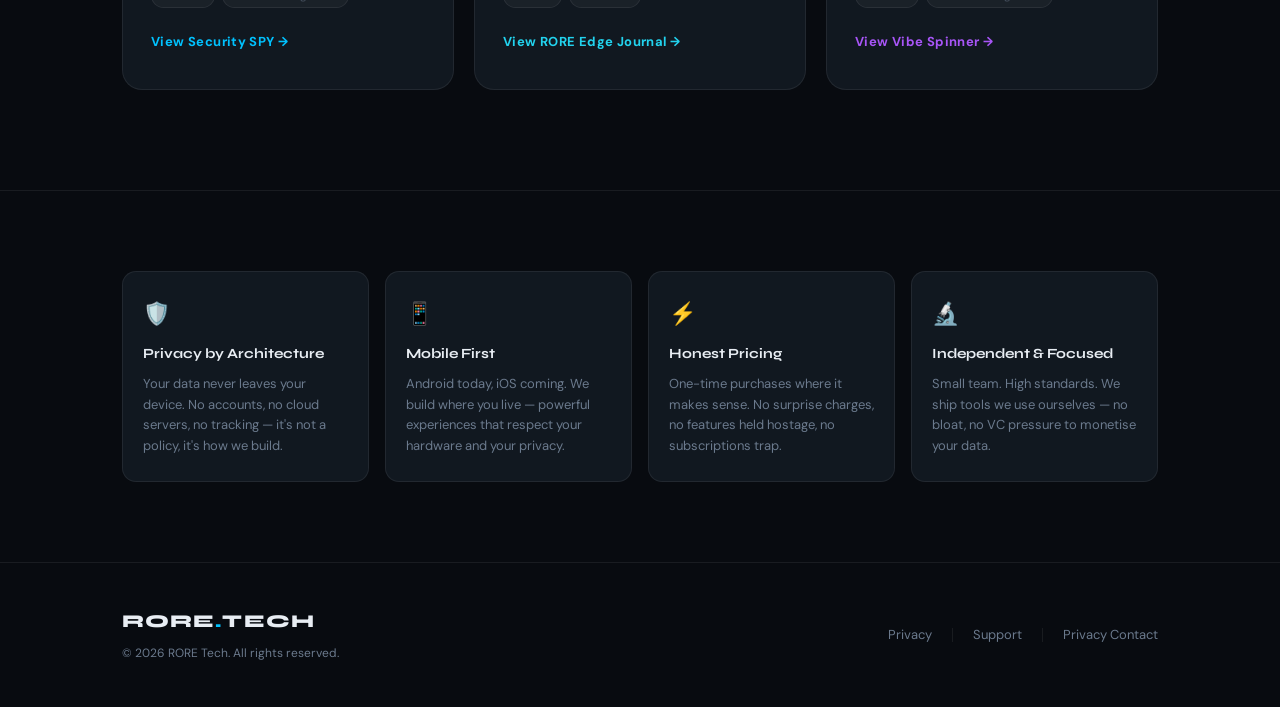
==== commit a423ecf3: "Fix nav logo (text-only), triangle text visibility, Vibe Spinner SVG" ====
--- a/index.html
+++ b/index.html
@@ -4,15 +4,14 @@
   <meta charset="UTF-8">
   <meta name="viewport" content="width=device-width, initial-scale=1.0">
   <title>RORE Tech — Your Device. Your Data. Your Edge.</title>
-  <meta name="description" content="RORE Tech builds privacy-first mobile and desktop applications — trading intelligence, mobile security tools, and immersive gaming experiences.">
+  <meta name="description" content="RORE Tech builds privacy-first mobile and desktop applications — trading intelligence, mobile security tools, and immersive gaming.">
   <link rel="preconnect" href="https://fonts.googleapis.com">
   <link rel="preconnect" href="https://fonts.gstatic.com" crossorigin>
   <link href="https://fonts.googleapis.com/css2?family=Syne:wght@400;600;700;800&family=DM+Sans:ital,opsz,wght@0,9..40,300;0,9..40,400;0,9..40,500;1,9..40,300&display=swap" rel="stylesheet">
   <style>
     *, *::before, *::after { box-sizing: border-box; margin: 0; padding: 0; }
     :root {
-      --bg: #080B10; --bg2: #0D1117; --surface: #111820;
-      --border: rgba(255,255,255,0.07);
+      --bg: #080B10; --surface: #111820; --border: rgba(255,255,255,0.07);
       --accent: #00C2FF; --accent2: #0076FF;
       --vibe: #A855F7; --vibe2: #7C3AED;
       --fintech: #0E7490; --fintech2: #22D3EE;
@@ -21,20 +20,18 @@
     html { scroll-behavior: smooth; }
     body { background: var(--bg); color: var(--text); font-family: 'DM Sans', sans-serif; font-size: 16px; line-height: 1.6; overflow-x: hidden; }
     body::before { content: ''; position: fixed; inset: 0; background-image: url("data:image/svg+xml,%3Csvg viewBox='0 0 256 256' xmlns='http://www.w3.org/2000/svg'%3E%3Cfilter id='noise'%3E%3CfeTurbulence type='fractalNoise' baseFrequency='0.9' numOctaves='4' stitchTiles='stitch'/%3E%3C/filter%3E%3Crect width='100%25' height='100%25' filter='url(%23noise)' opacity='0.04'/%3E%3C/svg%3E"); pointer-events: none; z-index: 0; opacity: 0.4; }
-    .grid-bg { position: fixed; inset: 0; background-image: linear-gradient(rgba(0,194,255,0.025) 1px, transparent 1px), linear-gradient(90deg, rgba(0,194,255,0.025) 1px, transparent 1px); background-size: 64px 64px; pointer-events: none; z-index: 0; }
+    .grid-bg { position: fixed; inset: 0; background-image: linear-gradient(rgba(0,194,255,0.02) 1px, transparent 1px), linear-gradient(90deg, rgba(0,194,255,0.02) 1px, transparent 1px); background-size: 64px 64px; pointer-events: none; z-index: 0; }
     .orb { position: fixed; border-radius: 50%; filter: blur(130px); pointer-events: none; z-index: 0; }
     .orb-1 { width: 700px; height: 700px; background: radial-gradient(circle, rgba(0,118,255,0.1), transparent 70%); top: -250px; left: -250px; }
     .orb-2 { width: 500px; height: 500px; background: radial-gradient(circle, rgba(168,85,247,0.08), transparent 70%); bottom: 5%; right: -200px; }
     .orb-3 { width: 400px; height: 400px; background: radial-gradient(circle, rgba(14,116,144,0.1), transparent 70%); top: 55%; left: 45%; transform: translate(-50%,-50%); }
     .container { max-width: 1100px; margin: 0 auto; padding: 0 32px; position: relative; z-index: 1; }
 
-    /* NAV */
+    /* NAV — text-only logo, no image */
     nav { position: fixed; top: 0; left: 0; right: 0; z-index: 100; padding: 14px 0; background: rgba(8,11,16,0.88); backdrop-filter: blur(24px); border-bottom: 1px solid var(--border); }
     nav .container { display: flex; align-items: center; justify-content: space-between; }
-    .nav-logo { display: flex; align-items: center; gap: 10px; text-decoration: none; }
-    .nav-logo img { height: 34px; width: auto; display: block; }
-    .nav-logo-text { font-family: 'Syne', sans-serif; font-weight: 800; font-size: 20px; letter-spacing: 0.06em; color: var(--text); }
-    .nav-logo-text span { color: var(--accent); }
+    .nav-logo { font-family: 'Syne', sans-serif; font-weight: 800; font-size: 22px; letter-spacing: 0.06em; color: var(--text); text-decoration: none; }
+    .nav-logo span { color: var(--accent); }
     .nav-links { display: flex; gap: 28px; align-items: center; }
     .nav-link { font-size: 14px; font-weight: 500; color: var(--muted); text-decoration: none; transition: color 0.2s; }
     .nav-link:hover { color: var(--text); }
@@ -44,7 +41,7 @@
 
     /* HERO */
     .hero { min-height: 100vh; display: flex; align-items: center; padding: 120px 0 80px; }
-    .hero-inner { display: grid; grid-template-columns: 1fr 1fr; gap: 80px; align-items: center; }
+    .hero-inner { display: grid; grid-template-columns: 1fr 1fr; gap: 60px; align-items: center; }
     @keyframes fadeUp { from { opacity: 0; transform: translateY(22px); } to { opacity: 1; transform: translateY(0); } }
     .hero-eyebrow { display: inline-flex; align-items: center; gap: 10px; font-size: 11px; font-weight: 600; letter-spacing: 0.18em; text-transform: uppercase; color: var(--accent); margin-bottom: 28px; opacity: 0; animation: fadeUp 0.6s ease 0.1s forwards; }
     .hero-eyebrow::before { content: ''; display: block; width: 28px; height: 1px; background: var(--accent); }
@@ -62,15 +59,15 @@
     .btn-ghost { display: inline-flex; align-items: center; gap: 8px; color: var(--muted); font-size: 14px; font-weight: 500; text-decoration: none; transition: color 0.2s; }
     .btn-ghost:hover { color: var(--text); }
 
-    /* TRIANGLE */
+    /* TRIANGLE VISUAL */
     .hero-visual { display: flex; align-items: center; justify-content: center; opacity: 0; animation: fadeUp 0.9s ease 0.55s forwards; }
-    .tri-wrap { position: relative; width: 360px; height: 360px; }
-    @keyframes orbitSpin { from { transform: rotate(0deg); } to { transform: rotate(360deg); } }
-    @keyframes orbitSpinR { from { transform: rotate(0deg); } to { transform: rotate(-360deg); } }
-    @keyframes triPulse { 0%,100% { opacity:0.85; } 50% { opacity:1; } }
-    .g-orbit { animation: orbitSpin 20s linear infinite; transform-origin: 180px 180px; }
-    .g-orbit-r { animation: orbitSpinR 28s linear infinite; transform-origin: 180px 180px; }
-    .g-tri { animation: triPulse 5s ease-in-out infinite; }
+    .tri-wrap { position: relative; width: 420px; height: 420px; }
+    @keyframes orbitSpin  { from { transform: rotate(0deg);   } to { transform: rotate(360deg);  } }
+    @keyframes orbitSpinR { from { transform: rotate(0deg);   } to { transform: rotate(-360deg); } }
+    @keyframes triPulse   { 0%,100% { opacity: 0.9; } 50% { opacity: 1; } }
+    .g-orbit   { animation: orbitSpin  22s linear infinite; transform-origin: 210px 210px; }
+    .g-orbit-r { animation: orbitSpinR 30s linear infinite; transform-origin: 210px 210px; }
+    .g-tri     { animation: triPulse 5s ease-in-out infinite; }
 
     /* DIVIDER */
     hr.divider { border: none; border-top: 1px solid var(--border); }
@@ -81,37 +78,32 @@
     .section-eyebrow::after { content: ''; flex: 1; height: 1px; background: var(--border); max-width: 60px; }
     .section-title { font-family: 'Syne', sans-serif; font-weight: 800; font-size: clamp(28px, 3vw, 40px); letter-spacing: -0.02em; margin-bottom: 56px; line-height: 1.15; }
     .products-grid { display: grid; grid-template-columns: repeat(3, 1fr); gap: 20px; }
-
-    /* CARD */
     .product-card { background: var(--surface); border: 1px solid var(--border); border-radius: 20px; padding: 36px 28px; position: relative; overflow: hidden; transition: all 0.35s cubic-bezier(0.4,0,0.2,1); display: flex; flex-direction: column; text-decoration: none; color: var(--text); }
     .product-card::before { content: ''; position: absolute; top: 0; left: 0; right: 0; height: 2px; opacity: 0; transition: opacity 0.35s; }
     .product-card.pc-s::before { background: linear-gradient(90deg, transparent, var(--accent), transparent); }
     .product-card.pc-t::before { background: linear-gradient(90deg, transparent, var(--fintech2), transparent); }
     .product-card.pc-g::before { background: linear-gradient(90deg, transparent, var(--vibe), transparent); }
     .product-card:hover { transform: translateY(-8px); }
-    .product-card.pc-s:hover { border-color: rgba(0,194,255,0.25); box-shadow: 0 28px 72px rgba(0,0,0,0.5), 0 0 0 1px rgba(0,194,255,0.06); }
+    .product-card.pc-s:hover { border-color: rgba(0,194,255,0.25); box-shadow: 0 28px 72px rgba(0,0,0,0.5); }
     .product-card.pc-s:hover::before { opacity: 1; }
-    .product-card.pc-t:hover { border-color: rgba(34,211,238,0.25); box-shadow: 0 28px 72px rgba(0,0,0,0.5), 0 0 0 1px rgba(34,211,238,0.06); }
+    .product-card.pc-t:hover { border-color: rgba(34,211,238,0.25); box-shadow: 0 28px 72px rgba(0,0,0,0.5); }
     .product-card.pc-t:hover::before { opacity: 1; }
-    .product-card.pc-g:hover { border-color: rgba(168,85,247,0.25); box-shadow: 0 28px 72px rgba(0,0,0,0.5), 0 0 0 1px rgba(168,85,247,0.06); }
+    .product-card.pc-g:hover { border-color: rgba(168,85,247,0.25); box-shadow: 0 28px 72px rgba(0,0,0,0.5); }
     .product-card.pc-g:hover::before { opacity: 1; }
-
     .card-cat { font-size: 10px; font-weight: 700; letter-spacing: 0.14em; text-transform: uppercase; margin-bottom: 22px; padding: 4px 10px; border-radius: 4px; display: inline-block; }
     .cc-s { background: rgba(0,194,255,0.07); color: var(--accent); border: 1px solid rgba(0,194,255,0.15); }
     .cc-t { background: rgba(34,211,238,0.07); color: var(--fintech2); border: 1px solid rgba(34,211,238,0.15); }
     .cc-g { background: rgba(168,85,247,0.07); color: var(--vibe); border: 1px solid rgba(168,85,247,0.15); }
-
     .card-icon { width: 58px; height: 58px; border-radius: 14px; overflow: hidden; margin-bottom: 18px; }
     .card-icon img { width: 100%; height: 100%; object-fit: cover; }
-
     .card-name { font-family: 'Syne', sans-serif; font-weight: 800; font-size: 19px; letter-spacing: -0.01em; margin-bottom: 3px; }
     .card-sub { font-size: 11px; font-weight: 500; letter-spacing: 0.07em; text-transform: uppercase; margin-bottom: 10px; }
     .cs-s { color: var(--accent); } .cs-t { color: var(--fintech2); } .cs-g { color: var(--vibe); }
-    .card-tagline { font-family: 'Syne', sans-serif; font-size: 12px; font-weight: 600; letter-spacing: 0.07em; color: rgba(232,237,243,0.55); margin-bottom: 14px; }
+    .card-tagline { font-family: 'Syne', sans-serif; font-size: 12px; font-weight: 600; letter-spacing: 0.07em; color: rgba(232,237,243,0.5); margin-bottom: 14px; }
     .card-desc { font-size: 14px; color: var(--muted); line-height: 1.72; margin-bottom: 24px; flex: 1; }
     .card-platforms { display: flex; gap: 7px; margin-bottom: 24px; flex-wrap: wrap; }
     .ptag { font-size: 11px; font-weight: 500; color: var(--muted); background: rgba(255,255,255,0.04); border: 1px solid var(--border); padding: 3px 10px; border-radius: 20px; }
-    .ptag.soon { color: rgba(107,122,141,0.5); border-color: rgba(107,122,141,0.1); font-style: italic; }
+    .ptag.soon { color: rgba(107,122,141,0.5); font-style: italic; }
     .card-cta { font-size: 13px; font-weight: 700; letter-spacing: 0.03em; text-decoration: none; display: inline-flex; align-items: center; gap: 6px; transition: gap 0.2s; }
     .cta-s { color: var(--accent); } .cta-t { color: var(--fintech2); } .cta-g { color: var(--vibe); }
     .product-card:hover .card-cta { gap: 10px; }
@@ -128,13 +120,17 @@
     /* FOOTER */
     footer { border-top: 1px solid var(--border); padding: 44px 0; }
     footer .container { display: flex; align-items: center; justify-content: space-between; flex-wrap: wrap; gap: 20px; }
-    .footer-logo img { height: 30px; width: auto; display: block; margin-bottom: 8px; }
+    .footer-brand .footer-logo-text { font-family: 'Syne', sans-serif; font-weight: 800; font-size: 18px; letter-spacing: 0.06em; color: var(--text); text-decoration: none; display: block; margin-bottom: 8px; }
+    .footer-brand .footer-logo-text span { color: var(--accent); }
     .footer-copy { font-size: 12px; color: var(--muted); }
     .footer-links { display: flex; gap: 20px; flex-wrap: wrap; align-items: center; }
     .footer-links a { font-size: 13px; color: var(--muted); text-decoration: none; transition: color 0.2s; }
     .footer-links a:hover { color: var(--text); }
     .fdiv { width: 1px; height: 14px; background: var(--border); }
 
+    @media (max-width: 1000px) {
+      .tri-wrap { width: 340px; height: 340px; }
+    }
     @media (max-width: 900px) {
       .hero-inner { grid-template-columns: 1fr; gap: 48px; }
       .hero-visual { display: none; }
@@ -155,12 +151,10 @@
 <div class="orb orb-2"></div>
 <div class="orb orb-3"></div>
 
+<!-- NAV — text only, no broken image -->
 <nav>
   <div class="container">
-    <a href="/" class="nav-logo">
-      <img src="/RORE_Tech_transparent.png" alt="RORE Tech">
-      <span class="nav-logo-text">RORE<span>.</span>TECH</span>
-    </a>
+    <a href="/" class="nav-logo">RORE<span>.</span>TECH</a>
     <div class="nav-links">
       <a href="/security-spy/" class="nav-link">Security</a>
       <a href="/journal/" class="nav-link">Trading</a>
@@ -171,6 +165,7 @@
   </div>
 </nav>
 
+<!-- HERO -->
 <section class="hero">
   <div class="container">
     <div class="hero-inner">
@@ -189,82 +184,101 @@
         </div>
       </div>
 
+      <!-- TRIANGLE — larger viewBox with padding so text never clips -->
       <div class="hero-visual">
         <div class="tri-wrap">
-          <svg viewBox="0 0 360 360" xmlns="http://www.w3.org/2000/svg" style="width:100%;height:100%">
+          <svg viewBox="0 0 420 420" xmlns="http://www.w3.org/2000/svg" style="width:100%;height:100%;overflow:visible">
             <defs>
               <radialGradient id="bgGlow" cx="50%" cy="50%" r="50%">
-                <stop offset="0%" stop-color="#00C2FF" stop-opacity="0.12"/>
+                <stop offset="0%" stop-color="#00C2FF" stop-opacity="0.14"/>
                 <stop offset="100%" stop-color="#00C2FF" stop-opacity="0"/>
               </radialGradient>
-              <filter id="glow"><feGaussianBlur stdDeviation="2.5" result="b"/><feMerge><feMergeNode in="b"/><feMergeNode in="SourceGraphic"/></feMerge></filter>
-              <filter id="glow2"><feGaussianBlur stdDeviation="5" result="b"/><feMerge><feMergeNode in="b"/><feMergeNode in="SourceGraphic"/></feMerge></filter>
-
-              <!-- Circular text paths — outer ring r=150, inner r=120 -->
-              <!-- Outer path (clockwise) for orbit text -->
-              <path id="outerCW"  d="M180,30 A150,150 0 1,1 179.99,30"/>
-              <!-- Three arcs spaced 120° apart on r=150 for the three phrases -->
-              <!-- TRADE SMARTER starts at top (270° = -90°) -->
-              <path id="pathTrade"   d="M180,30    A150,150 0 0,1 310,255"/>
-              <!-- STAY SECURE starts at bottom-right (30°) -->
-              <path id="pathSecure"  d="M310,255   A150,150 0 0,1 50,255"/>
-              <!-- PLAY HARDER starts at bottom-left (150°) -->
-              <path id="pathPlay"    d="M50,255    A150,150 0 0,1 180,30"/>
+              <filter id="glow">
+                <feGaussianBlur stdDeviation="3" result="b"/>
+                <feMerge><feMergeNode in="b"/><feMergeNode in="SourceGraphic"/></feMerge>
+              </filter>
+              <filter id="glow2">
+                <feGaussianBlur stdDeviation="6" result="b"/>
+                <feMerge><feMergeNode in="b"/><feMergeNode in="SourceGraphic"/></feMerge>
+              </filter>
+
+              <!--
+                Orbit radius = 155, center = 210,210
+                Three arcs spaced 120° apart starting at top (270°)
+                Points on circle r=155:
+                  Top      270°: (210, 55)
+                  BotRight  30°: (344, 287.5)
+                  BotLeft  150°: (76,  287.5)
+                Each arc covers 120° of the circle, text rides just inside the orbit ring
+              -->
+              <path id="arc-trade"  d="M 210,55   A 155,155 0 0,1 344,287"/>
+              <path id="arc-secure" d="M 344,287   A 155,155 0 0,1 76,287"/>
+              <path id="arc-play"   d="M 76,287    A 155,155 0 0,1 210,55"/>
             </defs>
 
-            <!-- bg glow -->
-            <circle cx="180" cy="180" r="155" fill="url(#bgGlow)"/>
-
-            <!-- outer orbit dashed ring — animates, carries the text -->
+            <!-- Background glow -->
+            <circle cx="210" cy="210" r="160" fill="url(#bgGlow)"/>
+
+            <!-- Outer orbit ring — dashed, rotates carrying dots + text -->
             <g class="g-orbit">
-              <circle cx="180" cy="180" r="150" fill="none" stroke="rgba(0,194,255,0.1)" stroke-width="1" stroke-dasharray="3 9"/>
-            </g>
-            <!-- inner orbit dashed reverse -->
-            <g class="g-orbit-r">
-              <circle cx="180" cy="180" r="120" fill="none" stroke="rgba(168,85,247,0.08)" stroke-width="1" stroke-dasharray="2 12"/>
-            </g>
-
-            <!-- Orbit moving dots (rotate with ring) -->
-            <g class="g-orbit">
-              <circle cx="180" cy="30"  r="4" fill="#22D3EE" opacity="0.9" filter="url(#glow)"/>
-              <circle cx="315" cy="255" r="4" fill="#00C2FF" opacity="0.9" filter="url(#glow)"/>
-              <circle cx="45"  cy="255" r="4" fill="#A855F7" opacity="0.9" filter="url(#glow)"/>
-            </g>
-
-            <!-- Curved text — rotates with the outer ring -->
-            <g class="g-orbit">
-              <text font-family="DM Sans,sans-serif" font-size="9" font-weight="700" letter-spacing="0.18em" opacity="0.9">
-                <textPath href="#pathTrade"  startOffset="8%"  fill="#22D3EE">TRADE SMARTER</textPath>
+              <circle cx="210" cy="210" r="155" fill="none" stroke="rgba(0,194,255,0.18)" stroke-width="1.2" stroke-dasharray="4 10"/>
+
+              <!-- Three orbit dots at 120° intervals -->
+              <circle cx="210" cy="55"  r="5" fill="#22D3EE" opacity="1" filter="url(#glow)"/>
+              <circle cx="344" cy="287" r="5" fill="#00C2FF" opacity="1" filter="url(#glow)"/>
+              <circle cx="76"  cy="287" r="5" fill="#A855F7" opacity="1" filter="url(#glow)"/>
+
+              <!-- Orbit text — curved along each arc, bright and readable -->
+              <text font-family="DM Sans,sans-serif" font-size="11" font-weight="700" letter-spacing="0.2em" fill="#22D3EE" opacity="1">
+                <textPath href="#arc-trade"  startOffset="12%">TRADE SMARTER</textPath>
               </text>
-              <text font-family="DM Sans,sans-serif" font-size="9" font-weight="700" letter-spacing="0.18em" opacity="0.9">
-                <textPath href="#pathSecure" startOffset="8%"  fill="#00C2FF">STAY SECURE</textPath>
+              <text font-family="DM Sans,sans-serif" font-size="11" font-weight="700" letter-spacing="0.2em" fill="#00C2FF" opacity="1">
+                <textPath href="#arc-secure" startOffset="14%">STAY SECURE</textPath>
               </text>
-              <text font-family="DM Sans,sans-serif" font-size="9" font-weight="700" letter-spacing="0.18em" opacity="0.9">
-                <textPath href="#pathPlay"   startOffset="8%"  fill="#A855F7">PLAY HARDER</textPath>
+              <text font-family="DM Sans,sans-serif" font-size="11" font-weight="700" letter-spacing="0.2em" fill="#C084FC" opacity="1">
+                <textPath href="#arc-play"   startOffset="16%">PLAY HARDER</textPath>
               </text>
             </g>
 
-            <!-- Triangle -->
+            <!-- Inner orbit ring — counter-rotates for depth -->
+            <g class="g-orbit-r">
+              <circle cx="210" cy="210" r="122" fill="none" stroke="rgba(168,85,247,0.1)" stroke-width="1" stroke-dasharray="2 14"/>
+            </g>
+
+            <!-- Triangle — vertices at the 3 orbit dot positions -->
             <g class="g-tri">
-              <polygon points="180,55 316,272 44,272" fill="rgba(0,194,255,0.03)" stroke="rgba(0,194,255,0.4)" stroke-width="1.5" filter="url(#glow)"/>
-              <polygon points="180,96 284,258 76,258" fill="none" stroke="rgba(0,194,255,0.1)" stroke-width="1"/>
+              <polygon points="210,55 344,287 76,287"
+                fill="rgba(0,194,255,0.04)"
+                stroke="rgba(0,194,255,0.5)"
+                stroke-width="1.5"
+                filter="url(#glow)"/>
+              <!-- Inner triangle for depth -->
+              <polygon points="210,95 318,272 102,272"
+                fill="none"
+                stroke="rgba(0,194,255,0.12)"
+                stroke-width="1"/>
             </g>
 
             <!-- Corner glow nodes -->
-            <circle cx="180" cy="55"  r="7" fill="#22D3EE" opacity="0.85" filter="url(#glow2)"/>
-            <circle cx="316" cy="272" r="7" fill="#00C2FF" opacity="0.85" filter="url(#glow2)"/>
-            <circle cx="44"  cy="272" r="7" fill="#0076FF" opacity="0.85" filter="url(#glow2)"/>
-
-            <!-- Triangle vertex labels -->
-            <text x="180" y="38"  text-anchor="middle" font-family="Syne,sans-serif" font-weight="700" font-size="10.5" fill="#E8EDF3" letter-spacing="0.12em">YOUR DEVICE</text>
-            <text x="334" y="281" text-anchor="start"  font-family="Syne,sans-serif" font-weight="700" font-size="9.5"  fill="#E8EDF3" letter-spacing="0.1em">YOUR DATA</text>
-            <text x="26"  y="281" text-anchor="end"    font-family="Syne,sans-serif" font-weight="700" font-size="9.5"  fill="#E8EDF3" letter-spacing="0.1em">YOUR EDGE</text>
-
-            <!-- Center node -->
-            <circle cx="180" cy="178" r="30" fill="rgba(0,194,255,0.05)" stroke="rgba(0,194,255,0.18)" stroke-width="1"/>
-            <circle cx="180" cy="178" r="22" fill="rgba(0,194,255,0.04)" stroke="rgba(0,194,255,0.1)"  stroke-width="1"/>
-            <text x="180" y="174" text-anchor="middle" font-family="Syne,sans-serif" font-weight="800" font-size="10"  fill="#00C2FF" letter-spacing="0.14em">RORE</text>
-            <text x="180" y="188" text-anchor="middle" font-family="Syne,sans-serif" font-weight="500" font-size="8.5" fill="#6B7A8D" letter-spacing="0.12em">TECH</text>
+            <circle cx="210" cy="55"  r="7" fill="#22D3EE" opacity="0.95" filter="url(#glow2)"/>
+            <circle cx="344" cy="287" r="7" fill="#00C2FF" opacity="0.95" filter="url(#glow2)"/>
+            <circle cx="76"  cy="287" r="7" fill="#0076FF" opacity="0.95" filter="url(#glow2)"/>
+
+            <!-- Triangle vertex labels — positioned clearly outside corners -->
+            <text x="210" y="38" text-anchor="middle"
+              font-family="Syne,sans-serif" font-weight="700" font-size="12" fill="#E8EDF3" letter-spacing="0.1em">YOUR DEVICE</text>
+            <text x="362" y="308" text-anchor="middle"
+              font-family="Syne,sans-serif" font-weight="700" font-size="12" fill="#E8EDF3" letter-spacing="0.1em">YOUR DATA</text>
+            <text x="58"  y="308" text-anchor="middle"
+              font-family="Syne,sans-serif" font-weight="700" font-size="12" fill="#E8EDF3" letter-spacing="0.1em">YOUR EDGE</text>
+
+            <!-- Center RORE TECH node -->
+            <circle cx="210" cy="210" r="34" fill="rgba(0,194,255,0.06)" stroke="rgba(0,194,255,0.22)" stroke-width="1.5"/>
+            <circle cx="210" cy="210" r="24" fill="rgba(0,194,255,0.04)" stroke="rgba(0,194,255,0.1)" stroke-width="1"/>
+            <text x="210" y="206" text-anchor="middle"
+              font-family="Syne,sans-serif" font-weight="800" font-size="11" fill="#00C2FF" letter-spacing="0.15em">RORE</text>
+            <text x="210" y="222" text-anchor="middle"
+              font-family="Syne,sans-serif" font-weight="500" font-size="9" fill="#6B7A8D" letter-spacing="0.12em">TECH</text>
           </svg>
         </div>
       </div>
@@ -274,6 +288,7 @@
 
 <hr class="divider">
 
+<!-- PRODUCTS -->
 <section class="products-section" id="products">
   <div class="container">
     <div class="section-eyebrow">Our Products</div>
@@ -326,6 +341,7 @@
   </div>
 </section>
 
+<!-- PILLARS -->
 <section class="pillars-section">
   <div class="container">
     <div class="pillars-grid">
@@ -353,13 +369,11 @@
   </div>
 </section>
 
+<!-- FOOTER -->
 <footer>
   <div class="container">
-    <div class="footer-logo">
-      <a href="/" class="nav-logo" style="margin-bottom:8px;">
-        <img src="/RORE_Tech_transparent.png" alt="RORE Tech">
-        <span class="nav-logo-text">RORE<span>.</span>TECH</span>
-      </a>
+    <div class="footer-brand">
+      <a href="/" class="footer-logo-text">RORE<span>.</span>TECH</a>
       <p class="footer-copy">© 2026 RORE Tech. All rights reserved.</p>
     </div>
     <div class="footer-links">
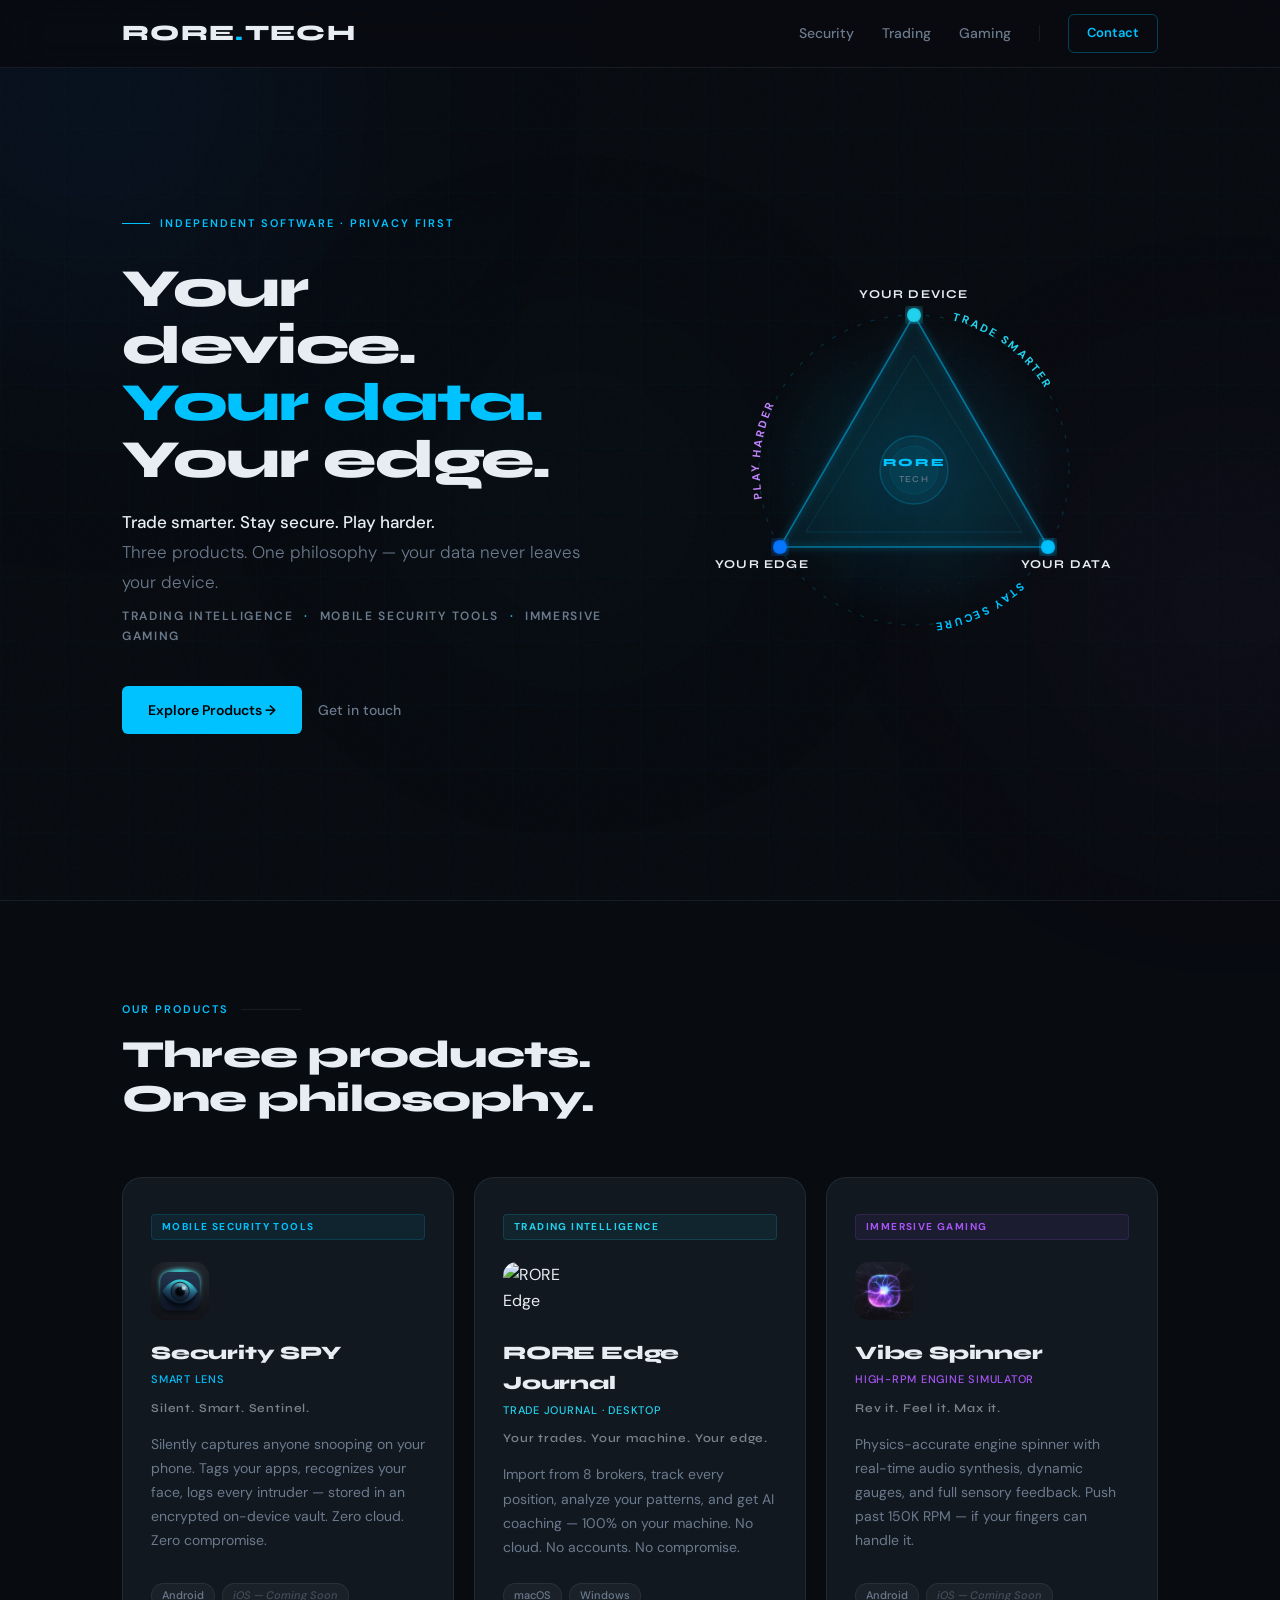
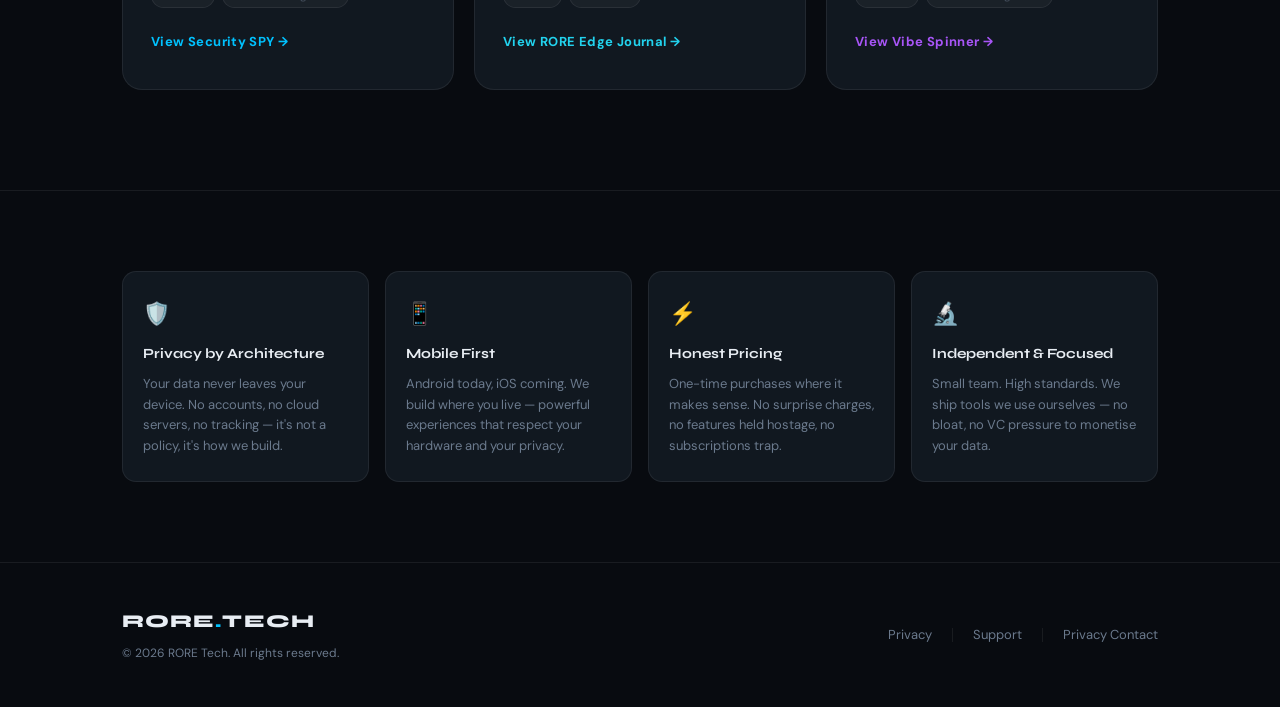
==== commit 39e2c4af: "SEO basics + SUB-003 privacy update - Add canonical link tags to all pages (https://roretech.com can" ====
--- a/index.html
+++ b/index.html
@@ -5,6 +5,23 @@
   <meta name="viewport" content="width=device-width, initial-scale=1.0">
   <title>RORE Tech — Your Device. Your Data. Your Edge.</title>
   <meta name="description" content="RORE Tech builds privacy-first mobile and desktop applications — trading intelligence, mobile security tools, and immersive gaming.">
+  <link rel="canonical" href="https://roretech.com/">
+  <link rel="icon" type="image/png" href="/RORE_Tech_transparent.png">
+  <link rel="apple-touch-icon" href="/RORE_Tech_transparent.png">
+  <!-- Open Graph -->
+  <meta property="og:type" content="website">
+  <meta property="og:site_name" content="RORE Tech">
+  <meta property="og:url" content="https://roretech.com/">
+  <meta property="og:title" content="RORE Tech — Your Device. Your Data. Your Edge.">
+  <meta property="og:description" content="RORE Tech builds privacy-first mobile and desktop applications — trading intelligence, mobile security tools, and immersive gaming.">
+  <meta property="og:image" content="https://roretech.com/RORE_Tech_transparent.png">
+  <meta property="og:image:width" content="2048">
+  <meta property="og:image:height" content="2048">
+  <!-- Twitter -->
+  <meta name="twitter:card" content="summary_large_image">
+  <meta name="twitter:title" content="RORE Tech — Your Device. Your Data. Your Edge.">
+  <meta name="twitter:description" content="RORE Tech builds privacy-first mobile and desktop applications — trading intelligence, mobile security tools, and immersive gaming.">
+  <meta name="twitter:image" content="https://roretech.com/RORE_Tech_transparent.png">
   <link rel="preconnect" href="https://fonts.googleapis.com">
   <link rel="preconnect" href="https://fonts.gstatic.com" crossorigin>
   <link href="https://fonts.googleapis.com/css2?family=Syne:wght@400;600;700;800&family=DM+Sans:ital,opsz,wght@0,9..40,300;0,9..40,400;0,9..40,500;1,9..40,300&display=swap" rel="stylesheet">
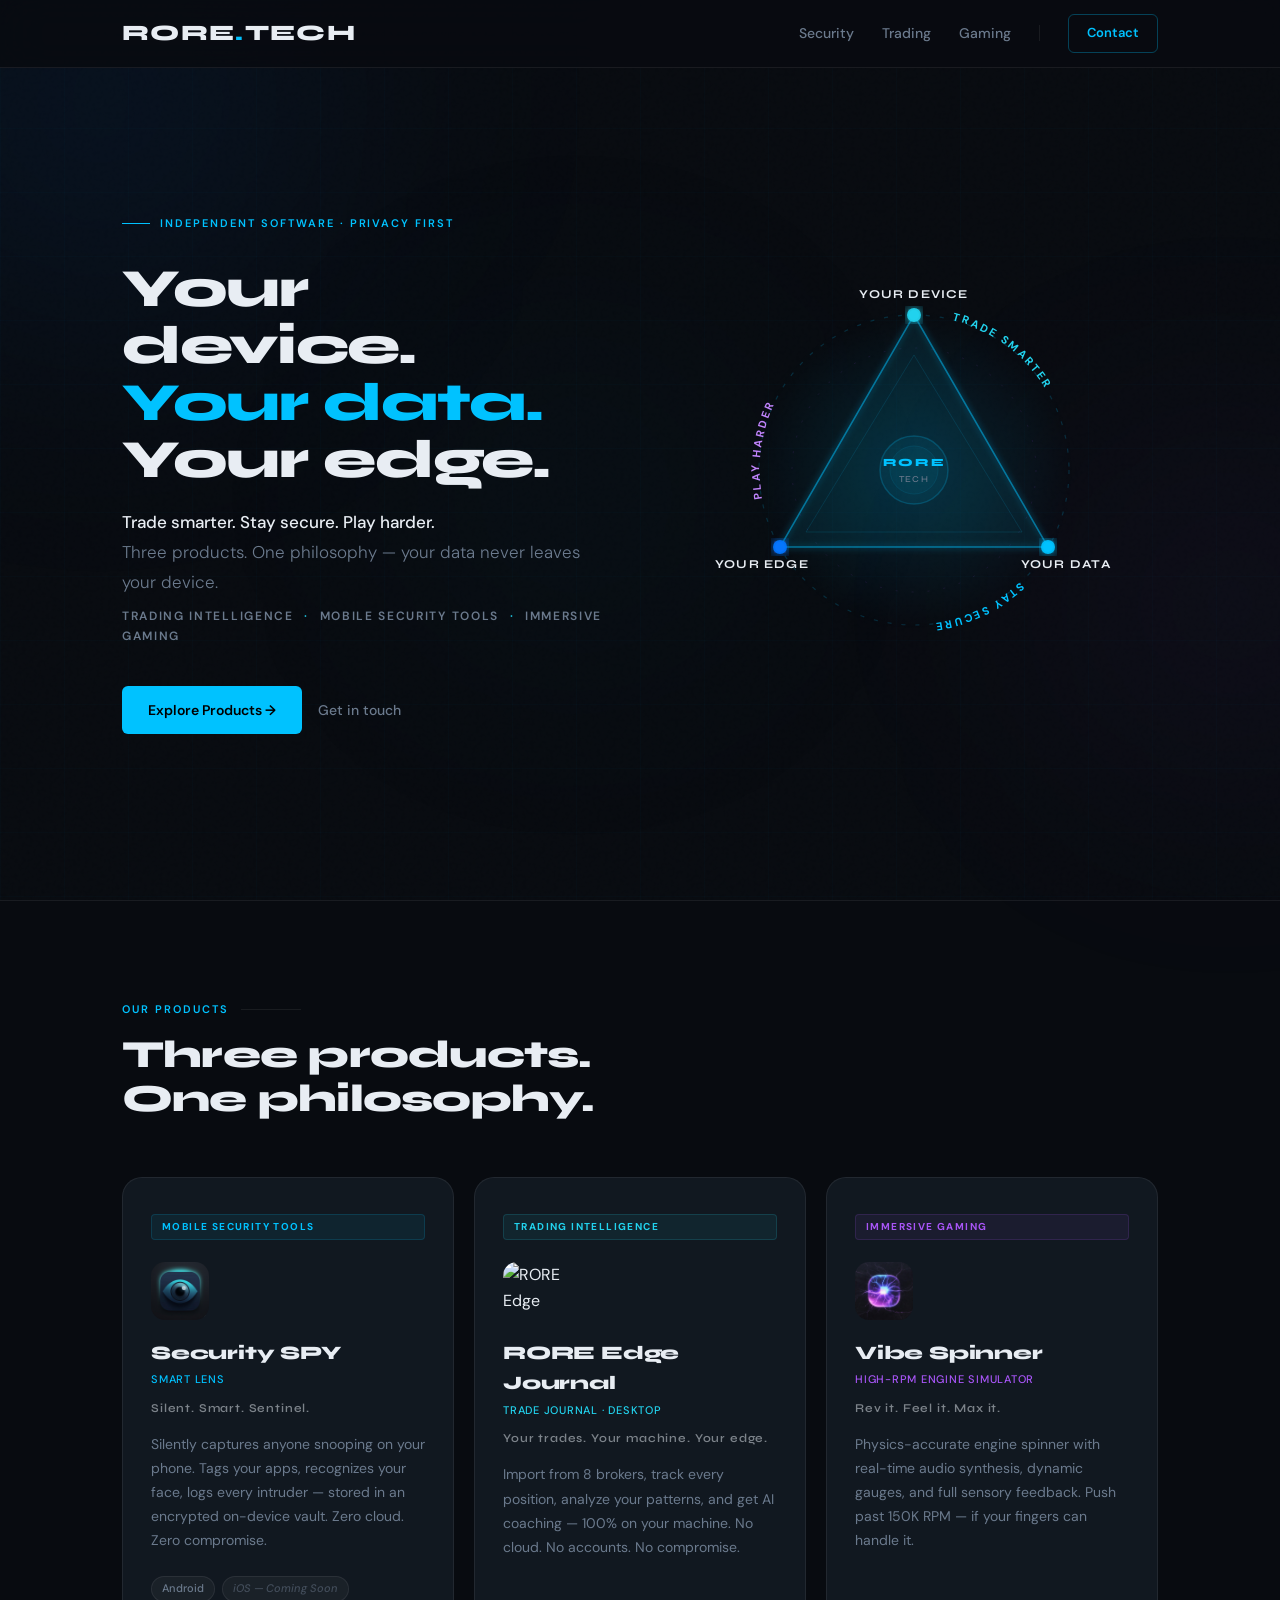
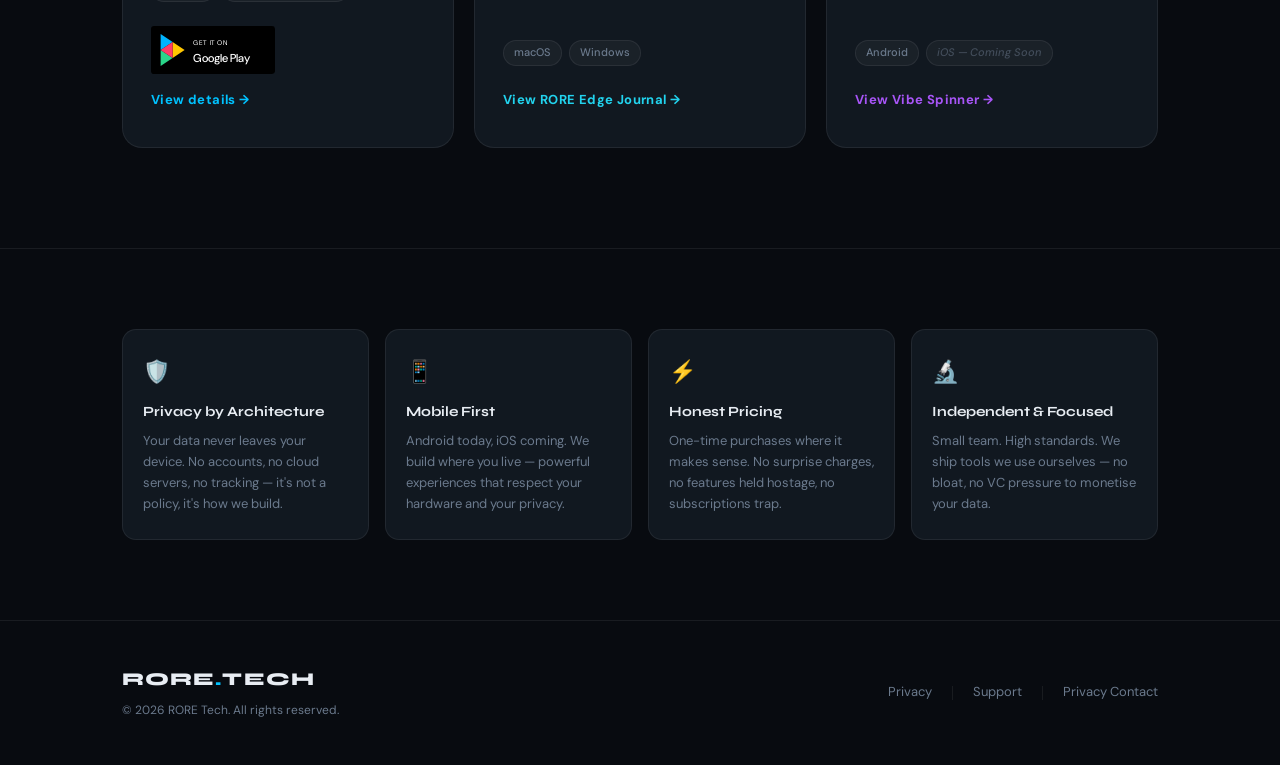
==== commit 61ac4c71: "Add Google Play badge for Security SPY launch - Inline SVG Google Play badge on homepage Security SP" ====
--- a/index.html
+++ b/index.html
@@ -124,6 +124,10 @@
     .card-cta { font-size: 13px; font-weight: 700; letter-spacing: 0.03em; text-decoration: none; display: inline-flex; align-items: center; gap: 6px; transition: gap 0.2s; }
     .cta-s { color: var(--accent); } .cta-t { color: var(--fintech2); } .cta-g { color: var(--vibe); }
     .product-card:hover .card-cta { gap: 10px; }
+    .gplay-badge { display: inline-block; width: auto; height: 56px; transition: transform 0.2s, opacity 0.2s; text-decoration: none; }
+    .gplay-badge:hover { transform: translateY(-2px); opacity: 0.92; }
+    .gplay-badge svg { display: block; height: 100%; width: auto; }
+    .product-card .gplay-badge { height: 48px; margin-bottom: 16px; }
 
     /* PILLARS */
     .pillars-section { padding: 80px 0; border-top: 1px solid var(--border); }
@@ -312,7 +316,7 @@
     <h2 class="section-title">Three products.<br>One philosophy.</h2>
     <div class="products-grid">
 
-      <a href="/security-spy/" class="product-card pc-s">
+      <div class="product-card pc-s">
         <span class="card-cat cc-s">Mobile Security Tools</span>
         <div class="card-icon"><img src="/security__spy_app_logo.png" alt="Security SPY"></div>
         <div class="card-name">Security SPY</div>
@@ -323,10 +327,22 @@
           <span class="ptag">Android</span>
           <span class="ptag soon">iOS — Coming Soon</span>
         </div>
-        <span class="card-cta cta-s">View Security SPY →</span>
-      </a>
-
-      <a href="/journal/" class="product-card pc-t">
+        <a href="https://play.google.com/store/apps/details?id=com.rore.securityspy" class="gplay-badge" target="_blank" rel="noopener" aria-label="Get it on Google Play">
+          <svg xmlns="http://www.w3.org/2000/svg" viewBox="0 0 646 250">
+            <title>Get it on Google Play</title>
+            <rect width="646" height="250" rx="16" fill="#000"/>
+            <path d="M50,42 L50,125 L112.5,83.5 Z" fill="#00B4FF"/>
+            <path d="M50,125 L50,208 L112.5,166.5 Z" fill="#2AD68A"/>
+            <path d="M112.5,83.5 L112.5,166.5 L175,125 Z" fill="#FFC700"/>
+            <path d="M50,125 L112.5,83.5 L112.5,166.5 Z" fill="#FF3D67"/>
+            <text x="220" y="97" fill="#FFF" font-family="'DM Sans',Roboto,Arial,sans-serif" font-size="35" font-weight="400" letter-spacing="3">GET IT ON</text>
+            <text x="218" y="186" fill="#FFF" font-family="'DM Sans',Roboto,Arial,sans-serif" font-size="60" font-weight="500">Google Play</text>
+          </svg>
+        </a>
+        <a href="/security-spy/" class="card-cta cta-s">View details →</a>
+      </div>
+
+      <div class="product-card pc-t">
         <span class="card-cat cc-t">Trading Intelligence</span>
         <div class="card-icon"><img src="/RORE_Tech_Journal_app_Logo.png" alt="RORE Edge Journal"></div>
         <div class="card-name">RORE Edge Journal</div>
@@ -337,10 +353,10 @@
           <span class="ptag">macOS</span>
           <span class="ptag">Windows</span>
         </div>
-        <span class="card-cta cta-t">View RORE Edge Journal →</span>
-      </a>
-
-      <a href="/vibespinner/" class="product-card pc-g">
+        <a href="/journal/" class="card-cta cta-t">View RORE Edge Journal →</a>
+      </div>
+
+      <div class="product-card pc-g">
         <span class="card-cat cc-g">Immersive Gaming</span>
         <div class="card-icon"><img src="/Vibe_Spinner_app_Logo.png" alt="Vibe Spinner"></div>
         <div class="card-name">Vibe Spinner</div>
@@ -351,8 +367,8 @@
           <span class="ptag">Android</span>
           <span class="ptag soon">iOS — Coming Soon</span>
         </div>
-        <span class="card-cta cta-g">View Vibe Spinner →</span>
-      </a>
+        <a href="/vibespinner/" class="card-cta cta-g">View Vibe Spinner →</a>
+      </div>
 
     </div>
   </div>
